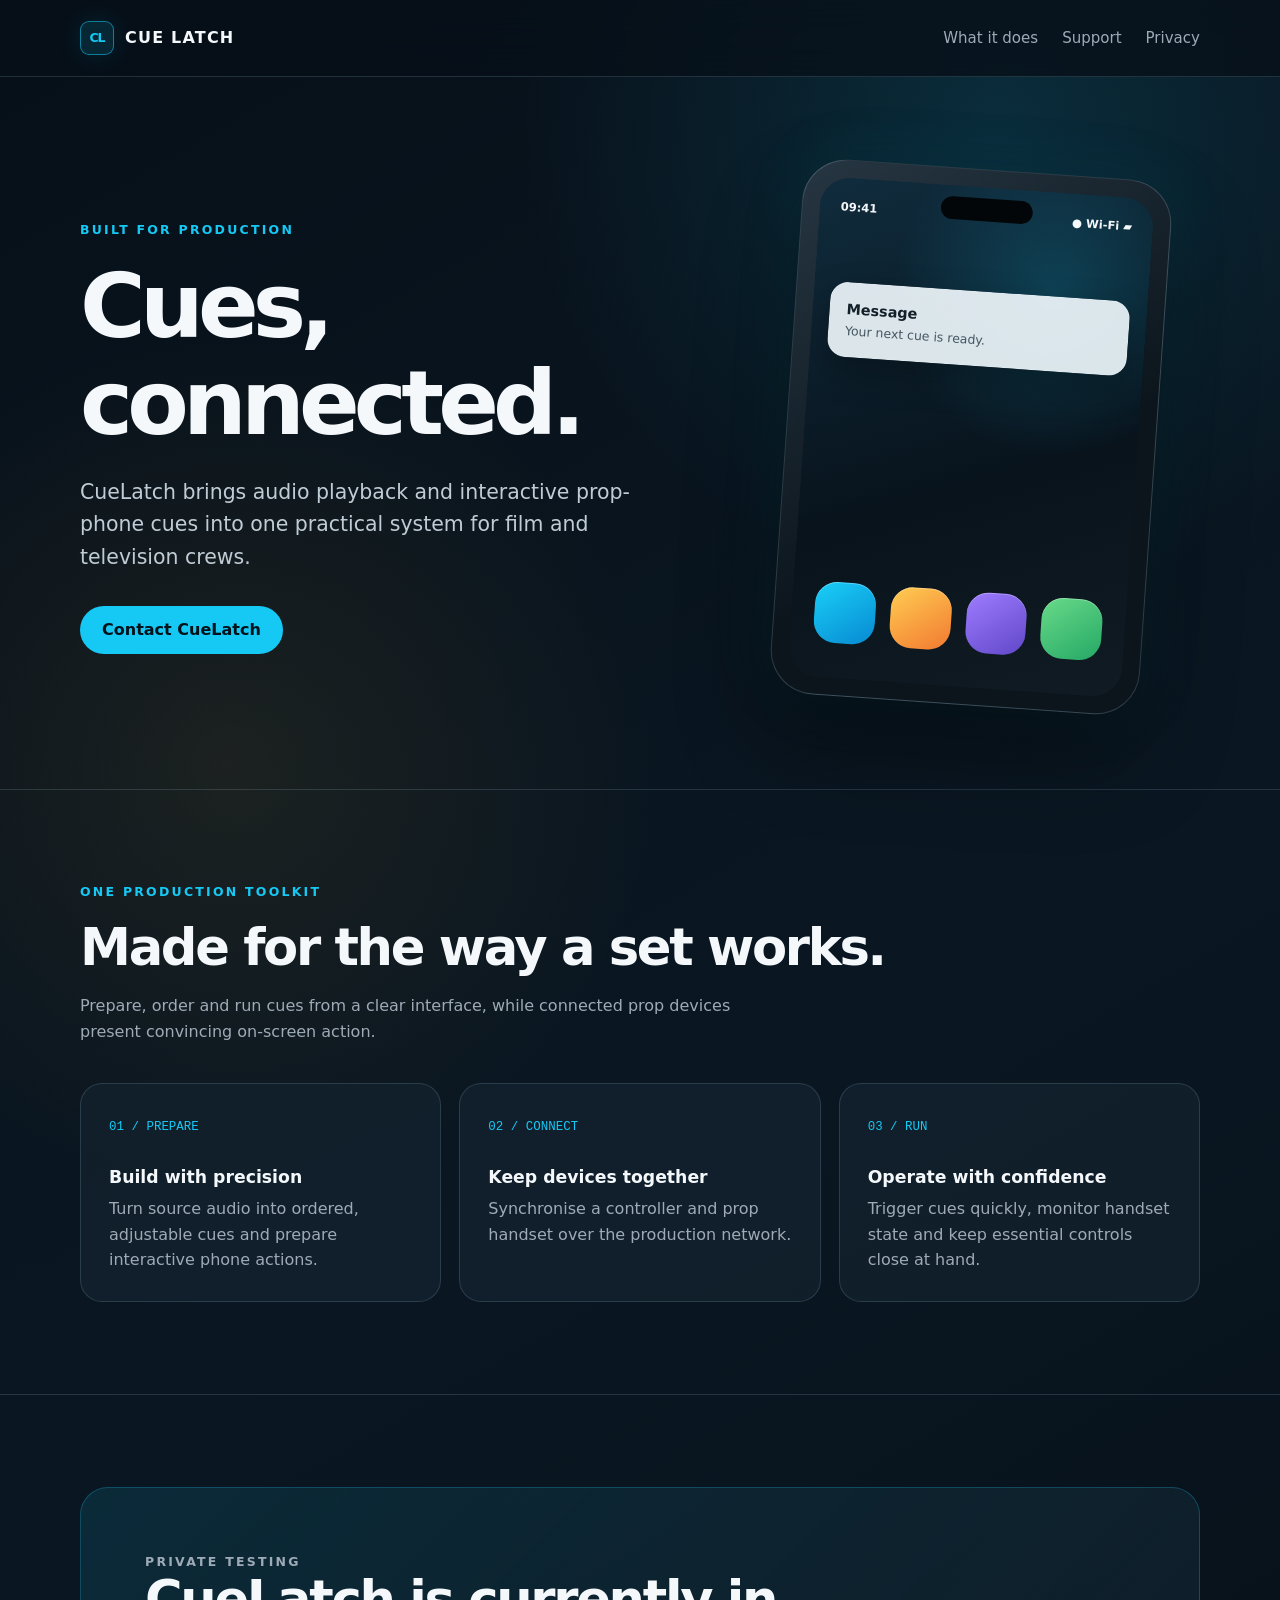
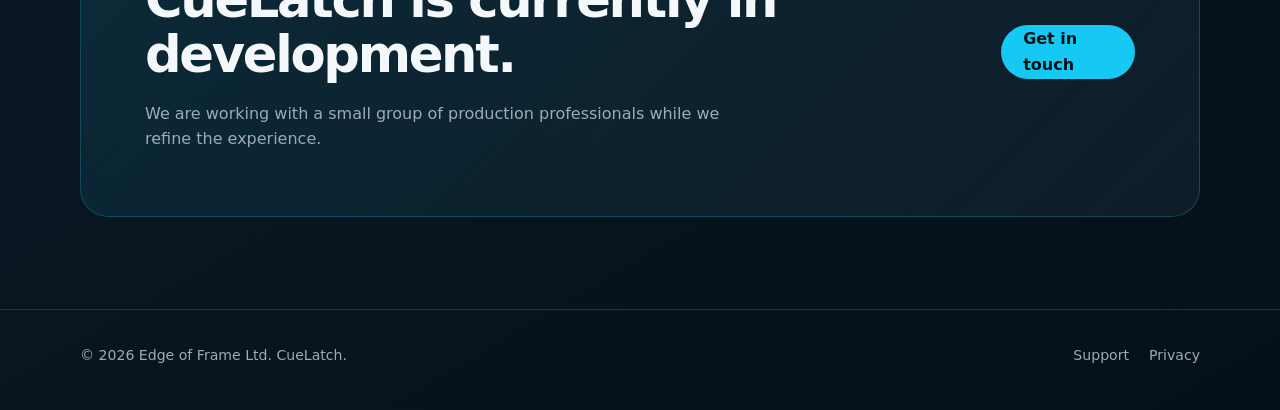
==== index.html @ 6ea76126 "Use public support address" ====
<!doctype html>
<html lang="en-GB">
<head>
  <meta charset="utf-8">
  <meta name="viewport" content="width=device-width, initial-scale=1">
  <meta name="description" content="CueLatch is a cue playback and prop-phone control system designed for film and television production.">
  <title>CueLatch — Cues, connected</title>
  <link rel="stylesheet" href="styles.css">
</head>
<body>
  <header>
    <nav class="shell" aria-label="Primary navigation">
      <a class="brand" href="index.html" aria-label="CueLatch home"><span class="brand-mark">CL</span><span>CUE LATCH</span></a>
      <div class="nav-links">
        <a href="#features">What it does</a>
        <a href="support.html">Support</a>
        <a href="privacy.html">Privacy</a>
      </div>
    </nav>
  </header>

  <main>
    <section class="shell hero">
      <div class="hero-copy">
        <p class="eyebrow">Built for production</p>
        <h1>Cues,<br>connected.</h1>
        <p>CueLatch brings audio playback and interactive prop-phone cues into one practical system for film and television crews.</p>
        <a class="button" href="mailto:support@cuelatch.app">Contact CueLatch</a>
      </div>
      <div class="device" aria-label="Stylised preview of a prop phone">
        <div class="device-screen">
          <div class="status"><span>09:41</span><span>●  Wi-Fi  ▰</span></div>
          <div class="notice"><strong>Message</strong><span>Your next cue is ready.</span></div>
          <div class="apps" aria-hidden="true"><span class="app"></span><span class="app"></span><span class="app"></span><span class="app"></span></div>
        </div>
      </div>
    </section>

    <section class="section" id="features">
      <div class="shell">
        <p class="eyebrow">One production toolkit</p>
        <h2>Made for the way a set works.</h2>
        <p class="section-intro">Prepare, order and run cues from a clear interface, while connected prop devices present convincing on-screen action.</p>
        <div class="grid">
          <article class="card"><span class="card-number">01 / PREPARE</span><h3>Build with precision</h3><p>Turn source audio into ordered, adjustable cues and prepare interactive phone actions.</p></article>
          <article class="card"><span class="card-number">02 / CONNECT</span><h3>Keep devices together</h3><p>Synchronise a controller and prop handset over the production network.</p></article>
          <article class="card"><span class="card-number">03 / RUN</span><h3>Operate with confidence</h3><p>Trigger cues quickly, monitor handset state and keep essential controls close at hand.</p></article>
        </div>
      </div>
    </section>

    <section class="section">
      <div class="shell contact-panel">
        <div><p class="eyebrow">Private testing</p><h2>CueLatch is currently in development.</h2><p>We are working with a small group of production professionals while we refine the experience.</p></div>
        <a class="button" href="mailto:support@cuelatch.app">Get in touch</a>
      </div>
    </section>
  </main>

  <footer>
    <div class="shell footer-row"><span>© 2026 Edge of Frame Ltd. CueLatch.</span><div class="footer-links"><a href="support.html">Support</a><a href="privacy.html">Privacy</a></div></div>
  </footer>
</body>
</html>
---- styles.css ----
:root {
  color-scheme: dark;
  --ink: #f4f8fb;
  --muted: #9eabb7;
  --panel: rgba(19, 34, 46, 0.82);
  --line: rgba(174, 216, 239, 0.16);
  --cyan: #16c8f4;
  --cyan-soft: rgba(22, 200, 244, 0.13);
  --amber: #ffbd38;
  --page: #071019;
  --page-soft: #0a1722;
}

* { box-sizing: border-box; }

html { scroll-behavior: smooth; }

body {
  margin: 0;
  min-width: 320px;
  background:
    radial-gradient(circle at 78% 6%, rgba(22, 200, 244, 0.14), transparent 30rem),
    radial-gradient(circle at 18% 38%, rgba(255, 189, 56, 0.08), transparent 27rem),
    linear-gradient(150deg, var(--page), var(--page-soft) 55%, #061018);
  color: var(--ink);
  font-family: Inter, ui-sans-serif, system-ui, -apple-system, BlinkMacSystemFont, "Segoe UI", sans-serif;
  line-height: 1.6;
}

a { color: inherit; }

.shell {
  width: min(1120px, calc(100% - 40px));
  margin: 0 auto;
}

header {
  position: sticky;
  top: 0;
  z-index: 10;
  border-bottom: 1px solid var(--line);
  background: rgba(7, 16, 25, 0.78);
  backdrop-filter: blur(18px);
}

nav {
  min-height: 76px;
  display: flex;
  align-items: center;
  justify-content: space-between;
  gap: 24px;
}

.brand {
  display: inline-flex;
  align-items: center;
  gap: 11px;
  text-decoration: none;
  font-weight: 800;
  letter-spacing: 0.075em;
}

.brand-mark {
  display: grid;
  width: 34px;
  height: 34px;
  place-items: center;
  border: 1px solid rgba(22, 200, 244, 0.55);
  border-radius: 9px;
  background: var(--cyan-soft);
  color: var(--cyan);
  font-size: 0.78rem;
  letter-spacing: -0.08em;
  box-shadow: 0 0 24px rgba(22, 200, 244, 0.12);
}

.nav-links { display: flex; align-items: center; gap: 24px; }
.nav-links a { color: var(--muted); text-decoration: none; font-size: 0.94rem; }
.nav-links a:hover, .nav-links a:focus-visible { color: var(--ink); }

main { overflow: hidden; }

.hero {
  min-height: 650px;
  display: grid;
  grid-template-columns: minmax(0, 1.1fr) minmax(300px, 0.9fr);
  align-items: center;
  gap: clamp(42px, 8vw, 110px);
  padding: 92px 0 84px;
}

.eyebrow {
  margin: 0 0 18px;
  color: var(--cyan);
  font-size: 0.78rem;
  font-weight: 800;
  letter-spacing: 0.18em;
  text-transform: uppercase;
}

h1, h2, h3 { margin-top: 0; line-height: 1.08; }
h1 { max-width: 760px; margin-bottom: 24px; font-size: clamp(3rem, 7vw, 6.5rem); letter-spacing: -0.065em; }
h2 { margin-bottom: 18px; font-size: clamp(2rem, 4vw, 3.4rem); letter-spacing: -0.045em; }
h3 { margin-bottom: 10px; font-size: 1.08rem; }

.hero-copy > p:not(.eyebrow) {
  max-width: 640px;
  margin: 0 0 32px;
  color: #c0ccd5;
  font-size: clamp(1.05rem, 2vw, 1.28rem);
}

.button {
  display: inline-flex;
  align-items: center;
  justify-content: center;
  min-height: 48px;
  padding: 0 21px;
  border: 1px solid rgba(22, 200, 244, 0.48);
  border-radius: 999px;
  background: var(--cyan);
  color: #02121b;
  font-weight: 800;
  text-decoration: none;
}

.button:hover, .button:focus-visible { filter: brightness(1.08); }

.device {
  position: relative;
  width: min(100%, 370px);
  aspect-ratio: 0.69;
  justify-self: center;
  padding: 17px;
  border: 1px solid rgba(193, 227, 244, 0.18);
  border-radius: 44px;
  background: linear-gradient(145deg, #263642, #0c151c 60%);
  box-shadow: 0 45px 90px rgba(0, 0, 0, 0.43), 0 0 70px rgba(22, 200, 244, 0.08);
  transform: rotate(4deg);
}

.device::before {
  position: absolute;
  z-index: 2;
  top: 28px;
  left: 50%;
  width: 92px;
  height: 23px;
  border-radius: 99px;
  background: #030608;
  content: "";
  transform: translateX(-50%);
}

.device-screen {
  height: 100%;
  overflow: hidden;
  border-radius: 30px;
  background:
    radial-gradient(circle at 72% 20%, rgba(22, 200, 244, 0.2), transparent 35%),
    linear-gradient(160deg, #102c3d, #08131c 58%, #101b23);
}

.status { display: flex; justify-content: space-between; padding: 20px 21px 0; font-size: 0.72rem; font-weight: 700; }
.notice { margin: 66px 17px 0; padding: 15px 16px; border: 1px solid rgba(255,255,255,.1); border-radius: 18px; background: rgba(238,247,251,.92); color: #13202a; box-shadow: 0 14px 34px rgba(0,0,0,.28); }
.notice strong { display: block; font-size: .9rem; }
.notice span { display: block; color: #455661; font-size: .78rem; }
.apps { position: absolute; right: 40px; bottom: 52px; left: 40px; display: grid; grid-template-columns: repeat(4, 1fr); gap: 15px; }
.app { aspect-ratio: 1; border-radius: 22px; background: linear-gradient(145deg, #1ad0f7, #0789d2); box-shadow: inset 0 1px rgba(255,255,255,.3); }
.app:nth-child(2) { background: linear-gradient(145deg, #ffcd52, #f27931); }
.app:nth-child(3) { background: linear-gradient(145deg, #9f7cff, #6048c8); }
.app:nth-child(4) { background: linear-gradient(145deg, #69da89, #24a865); }

.section { padding: 92px 0; border-top: 1px solid var(--line); }
.section-intro { max-width: 680px; margin-bottom: 38px; color: var(--muted); }
.grid { display: grid; grid-template-columns: repeat(3, 1fr); gap: 18px; }
.card { min-height: 210px; padding: 28px; border: 1px solid var(--line); border-radius: 22px; background: var(--panel); }
.card-number { display: inline-block; margin-bottom: 30px; color: var(--cyan); font-family: ui-monospace, SFMono-Regular, Menlo, monospace; font-size: .78rem; }
.card p { margin: 0; color: var(--muted); }

.contact-panel { display: flex; align-items: center; justify-content: space-between; gap: 30px; padding: clamp(30px, 6vw, 64px); border: 1px solid rgba(22, 200, 244, .25); border-radius: 28px; background: linear-gradient(135deg, rgba(22,200,244,.11), rgba(19,34,46,.75)); }
.contact-panel p { max-width: 620px; margin: 0; color: var(--muted); }

.page { max-width: 780px; padding: 86px 0 110px; }
.page h1 { font-size: clamp(2.7rem, 7vw, 5rem); }
.page h2 { margin-top: 48px; font-size: 1.55rem; letter-spacing: -.02em; }
.page p, .page li { color: #bec9d2; }
.page li + li { margin-top: 8px; }
.meta { margin-bottom: 40px; color: var(--muted); }

footer { padding: 34px 0 46px; border-top: 1px solid var(--line); color: var(--muted); font-size: .88rem; }
.footer-row { display: flex; align-items: center; justify-content: space-between; gap: 24px; }
.footer-links { display: flex; gap: 20px; }
.footer-links a { text-decoration: none; }

@media (max-width: 780px) {
  .shell { width: min(100% - 28px, 1120px); }
  .nav-links a:not(:last-child) { display: none; }
  .hero { grid-template-columns: 1fr; padding-top: 70px; }
  .device { width: min(78vw, 330px); }
  .grid { grid-template-columns: 1fr; }
  .contact-panel, .footer-row { align-items: flex-start; flex-direction: column; }
}

@media (prefers-reduced-motion: reduce) {
  html { scroll-behavior: auto; }
}
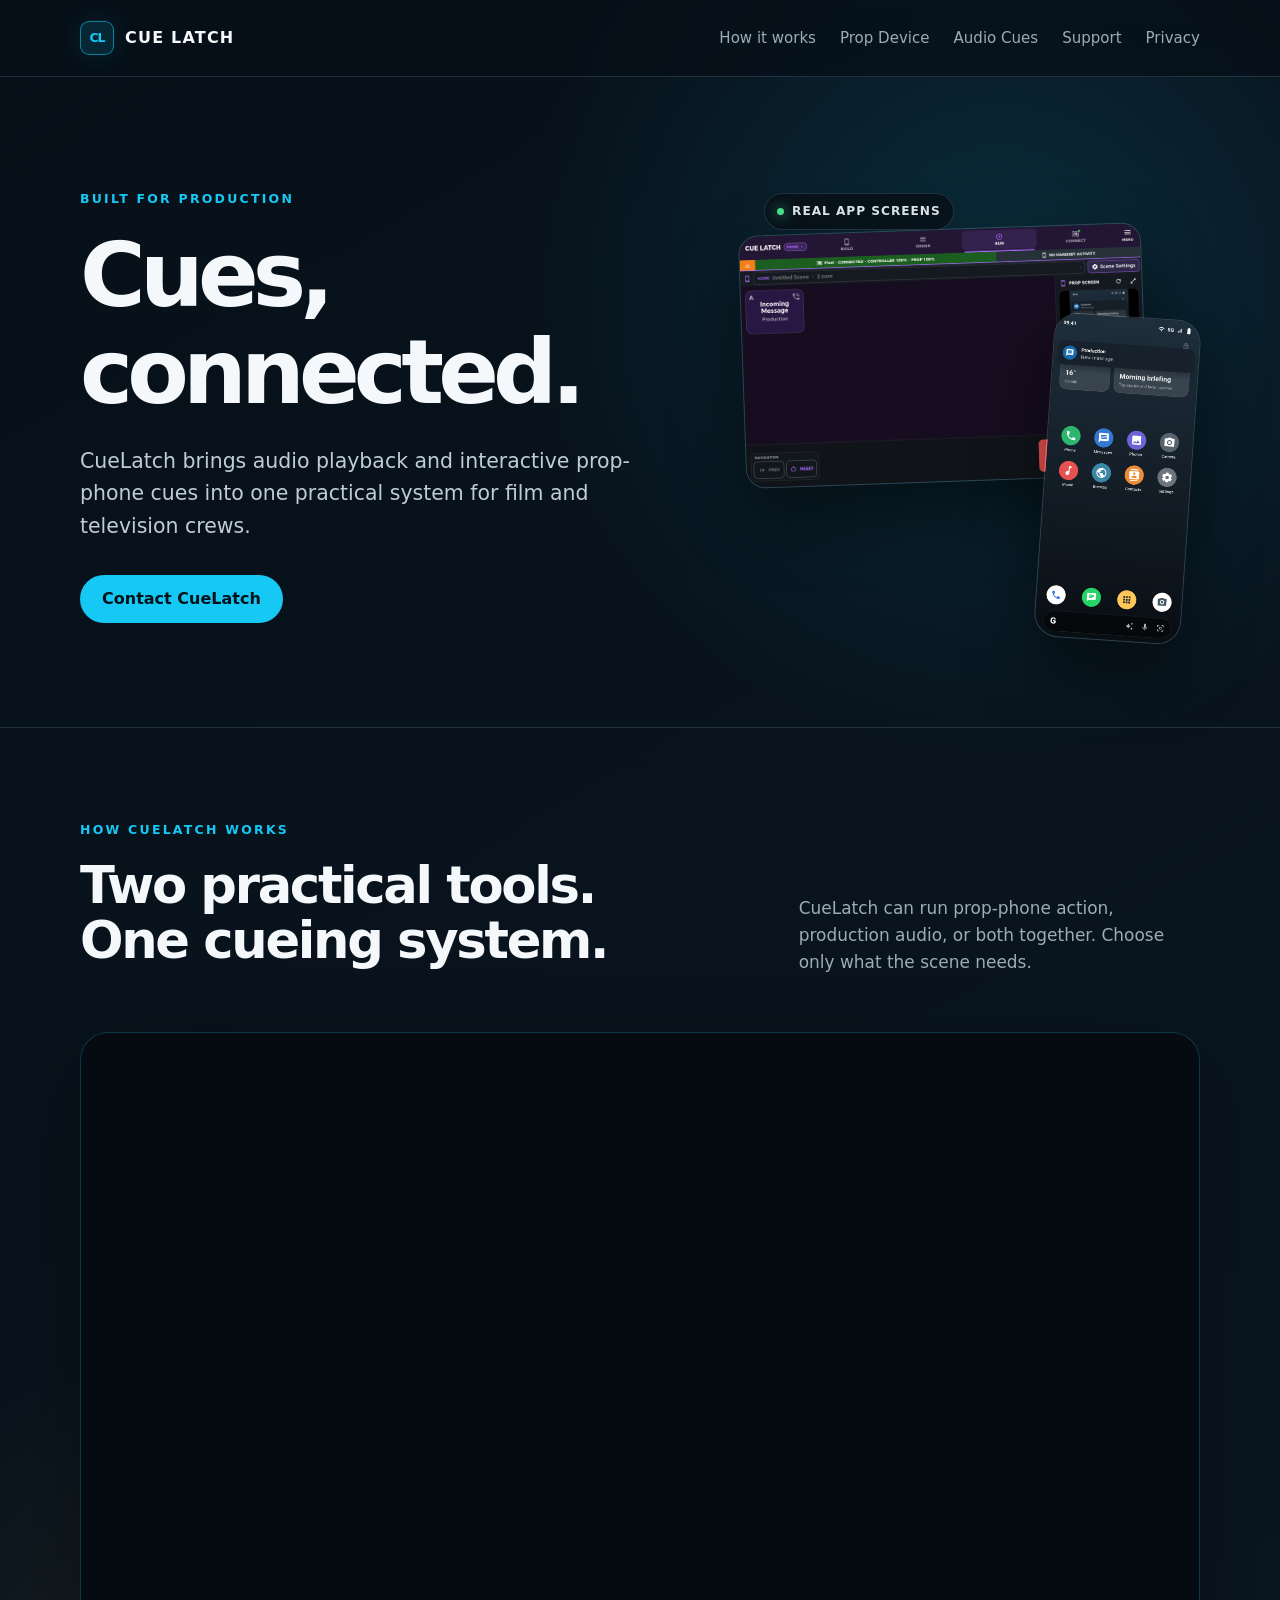
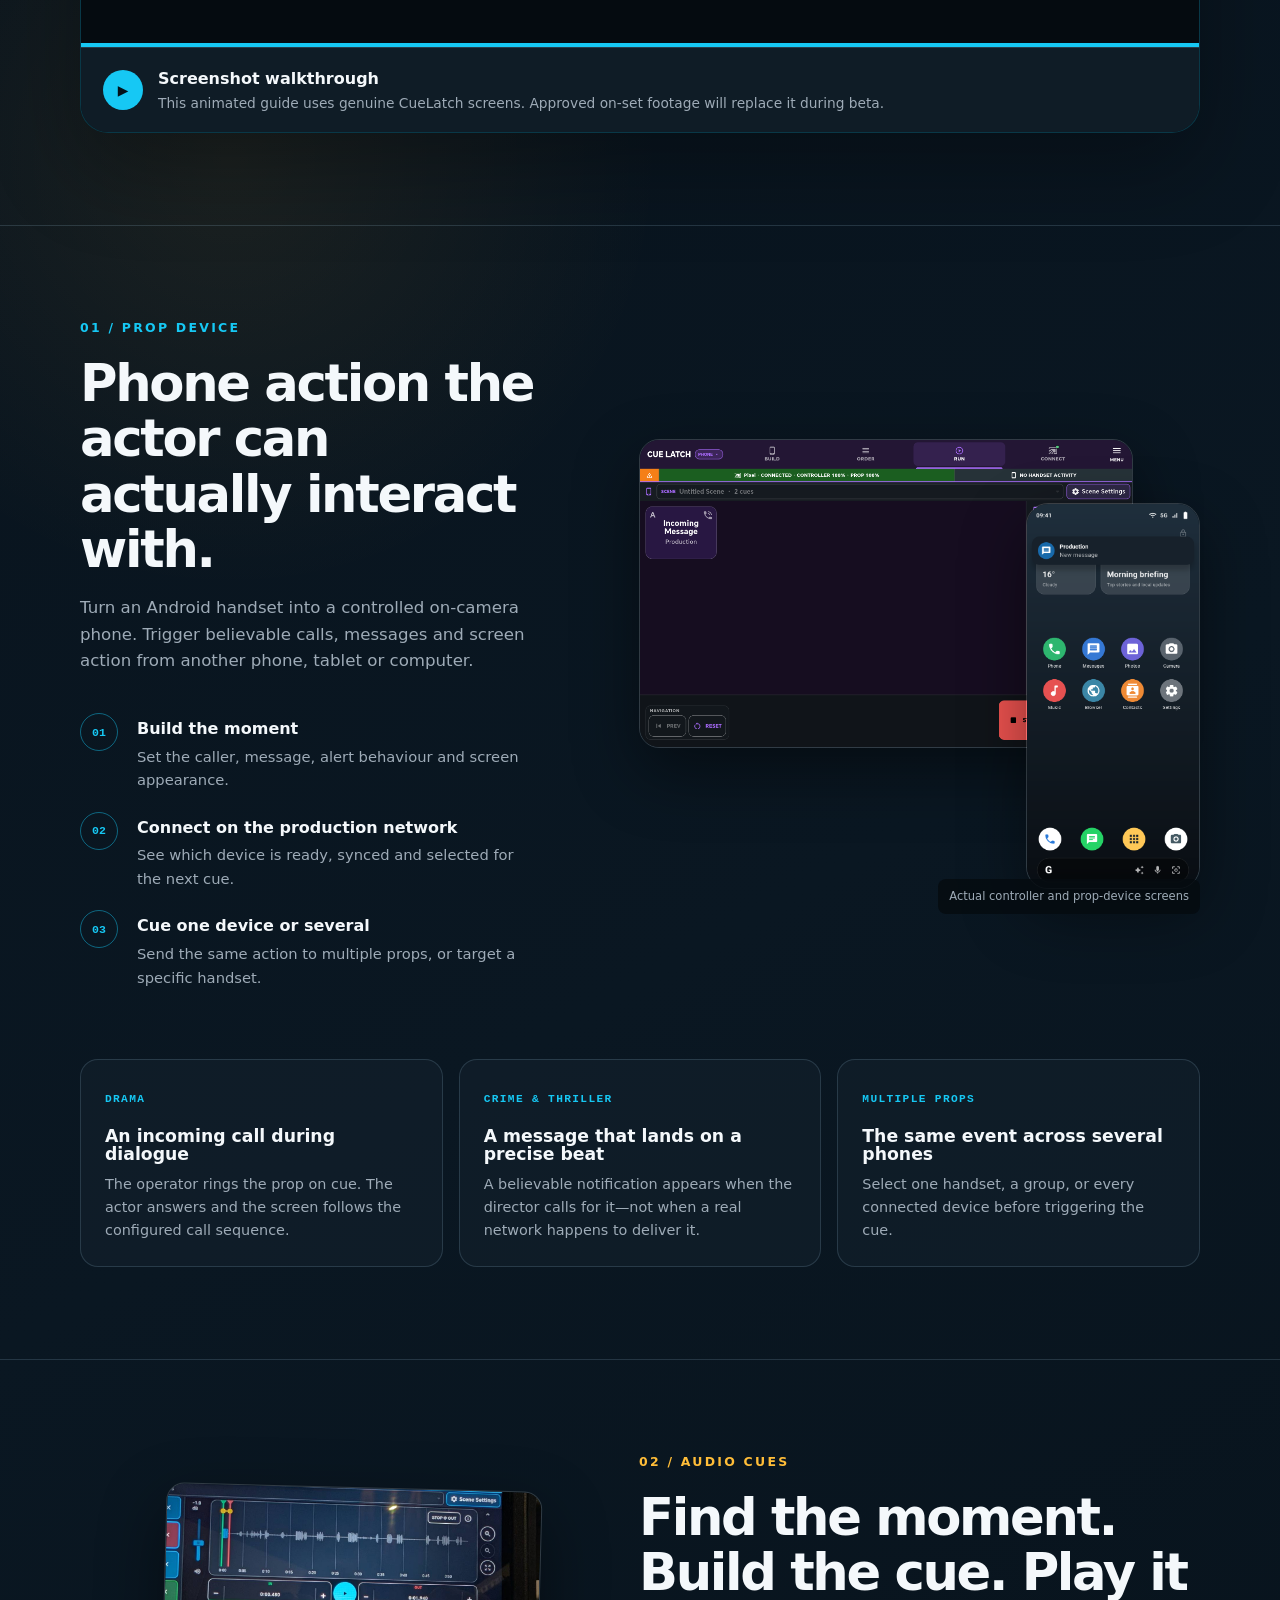
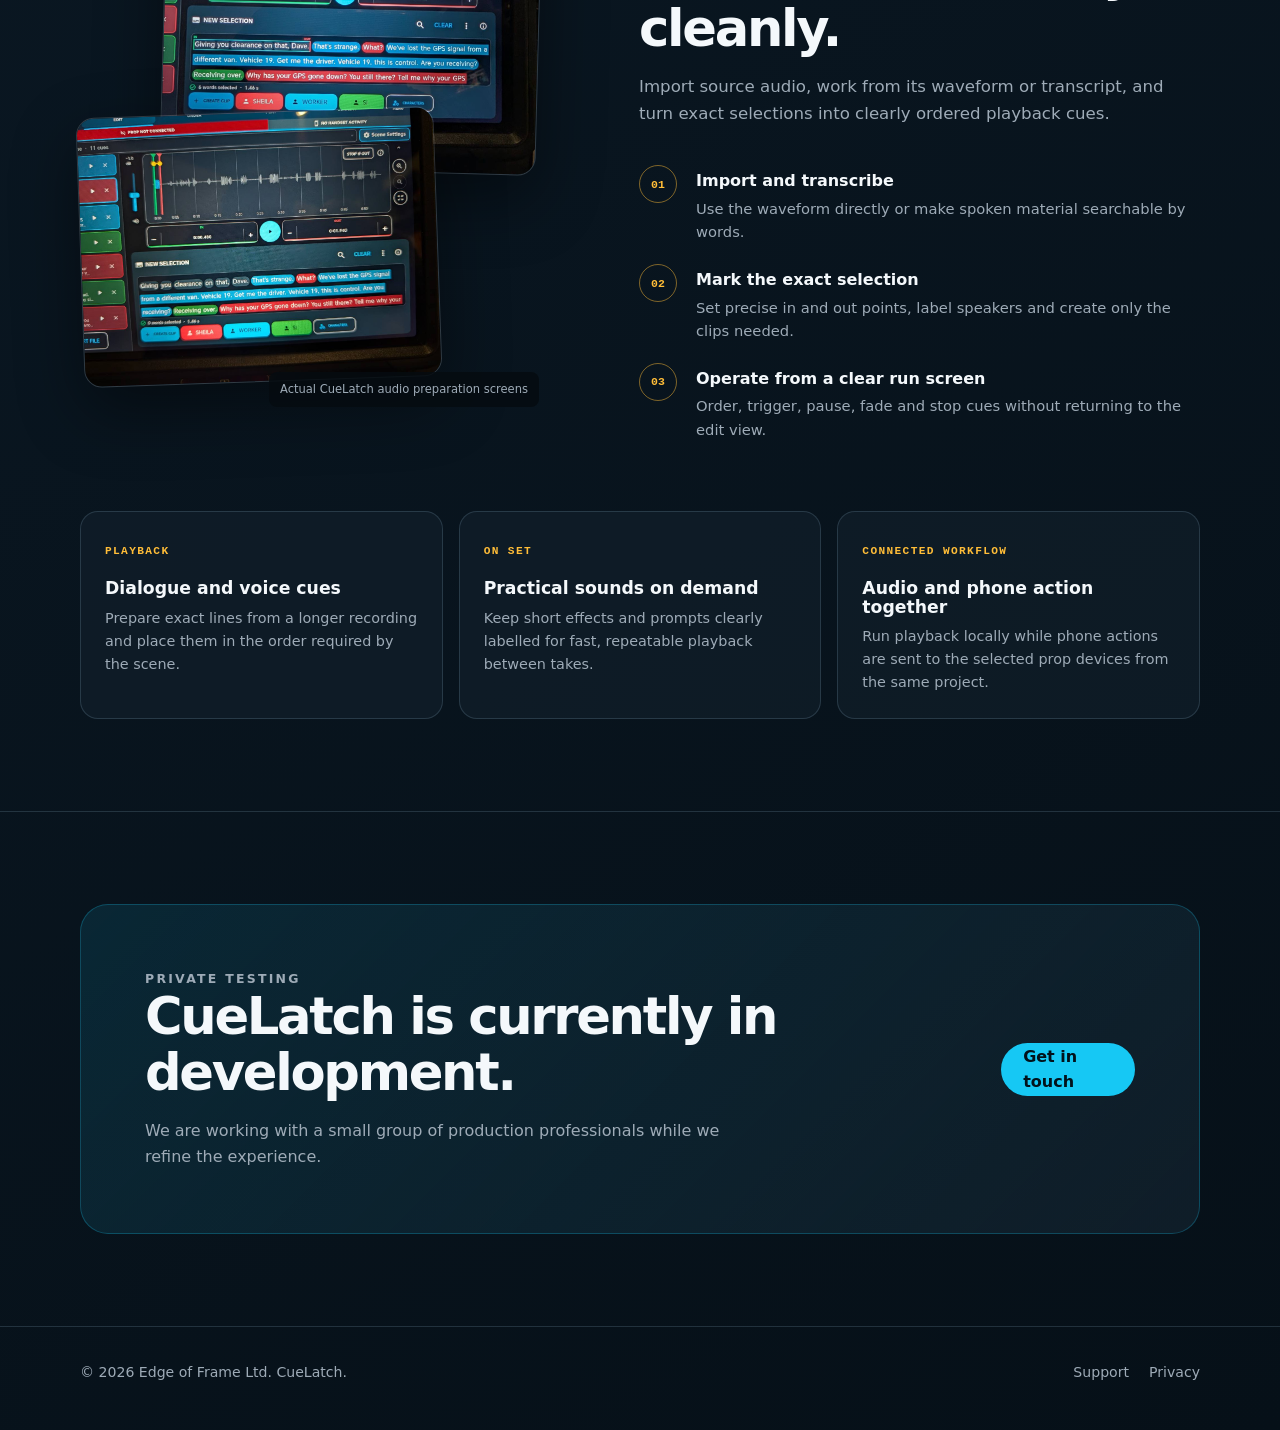
==== commit 25986f69: "Add animated product walkthrough" ====
--- a/index.html
+++ b/index.html
@@ -12,7 +12,9 @@
     <nav class="shell" aria-label="Primary navigation">
       <a class="brand" href="index.html" aria-label="CueLatch home"><span class="brand-mark">CL</span><span>CUE LATCH</span></a>
       <div class="nav-links">
-        <a href="#features">What it does</a>
+        <a href="#how-it-works">How it works</a>
+        <a href="#prop-device">Prop Device</a>
+        <a href="#audio-cues">Audio Cues</a>
         <a href="support.html">Support</a>
         <a href="privacy.html">Privacy</a>
       </div>
@@ -27,25 +29,98 @@
         <p>CueLatch brings audio playback and interactive prop-phone cues into one practical system for film and television crews.</p>
         <a class="button" href="mailto:support@cuelatch.app">Contact CueLatch</a>
       </div>
-      <div class="device" aria-label="Stylised preview of a prop phone">
-        <div class="device-screen">
-          <div class="status"><span>09:41</span><span>●  Wi-Fi  ▰</span></div>
-          <div class="notice"><strong>Message</strong><span>Your next cue is ready.</span></div>
-          <div class="apps" aria-hidden="true"><span class="app"></span><span class="app"></span><span class="app"></span><span class="app"></span></div>
+      <div class="hero-real" aria-label="CueLatch controller and connected prop-device screens">
+        <img class="hero-controller" src="assets/phone-controller.png" alt="CueLatch Phone controller showing a connected Pixel prop device">
+        <img class="hero-prop" src="assets/prop-device-home.png" alt="The genuine CueLatch prop-phone screen on a Pixel">
+        <span class="live-pill"><span></span> Real app screens</span>
+      </div>
+    </section>
+
+    <section class="section how-section" id="how-it-works">
+      <div class="shell">
+        <div class="section-heading">
+          <div>
+            <p class="eyebrow">How CueLatch works</p>
+            <h2>Two practical tools.<br>One cueing system.</h2>
+          </div>
+          <p>CueLatch can run prop-phone action, production audio, or both together. Choose only what the scene needs.</p>
+        </div>
+
+        <div class="walkthrough" aria-label="Animated CueLatch walkthrough made from real app screenshots">
+          <div class="walkthrough-stage">
+            <figure class="walkthrough-frame frame-one">
+              <img src="assets/phone-controller.png" alt="Phone controller connected to a Pixel prop device">
+              <figcaption><strong>1. Prepare the action</strong><span>Build the call, message or screen behaviour before the take.</span></figcaption>
+            </figure>
+            <figure class="walkthrough-frame frame-two">
+              <img src="assets/prop-device-home.png" alt="CueLatch prop-device home screen ready for an incoming message">
+              <figcaption><strong>2. Connect the prop</strong><span>The handset becomes a controllable, camera-ready action device.</span></figcaption>
+            </figure>
+            <figure class="walkthrough-frame frame-three">
+              <img src="assets/audio-edit-waveform.jpg" alt="Real CueLatch audio waveform and transcript editing screen">
+              <figcaption><strong>3. Prepare precise audio cues</strong><span>Select the exact line or sound needed for the scene.</span></figcaption>
+            </figure>
+            <figure class="walkthrough-frame frame-four">
+              <img src="assets/audio-edit-transcript.jpg" alt="Real CueLatch transcript selection with character-labelled dialogue">
+              <figcaption><strong>4. Run the take</strong><span>Trigger clearly labelled cues and monitor the connected device.</span></figcaption>
+            </figure>
+            <div class="walkthrough-progress" aria-hidden="true"><span></span></div>
+          </div>
+          <div class="walkthrough-note">
+            <span class="play-mark" aria-hidden="true">▶</span>
+            <div><strong>Screenshot walkthrough</strong><span>This animated guide uses genuine CueLatch screens. Approved on-set footage will replace it during beta.</span></div>
+          </div>
         </div>
       </div>
     </section>
 
-    <section class="section" id="features">
-      <div class="shell">
-        <p class="eyebrow">One production toolkit</p>
-        <h2>Made for the way a set works.</h2>
-        <p class="section-intro">Prepare, order and run cues from a clear interface, while connected prop devices present convincing on-screen action.</p>
-        <div class="grid">
-          <article class="card"><span class="card-number">01 / PREPARE</span><h3>Build with precision</h3><p>Turn source audio into ordered, adjustable cues and prepare interactive phone actions.</p></article>
-          <article class="card"><span class="card-number">02 / CONNECT</span><h3>Keep devices together</h3><p>Synchronise a controller and prop handset over the production network.</p></article>
-          <article class="card"><span class="card-number">03 / RUN</span><h3>Operate with confidence</h3><p>Trigger cues quickly, monitor handset state and keep essential controls close at hand.</p></article>
+    <section class="section product-section" id="prop-device">
+      <div class="shell product-layout">
+        <div class="product-copy">
+          <p class="eyebrow">01 / Prop Device</p>
+          <h2>Phone action the actor can actually interact with.</h2>
+          <p class="section-intro">Turn an Android handset into a controlled on-camera phone. Trigger believable calls, messages and screen action from another phone, tablet or computer.</p>
+          <ol class="how-steps">
+            <li><span>01</span><div><strong>Build the moment</strong><p>Set the caller, message, alert behaviour and screen appearance.</p></div></li>
+            <li><span>02</span><div><strong>Connect on the production network</strong><p>See which device is ready, synced and selected for the next cue.</p></div></li>
+            <li><span>03</span><div><strong>Cue one device or several</strong><p>Send the same action to multiple props, or target a specific handset.</p></div></li>
+          </ol>
         </div>
+        <figure class="product-media phone-pair">
+          <img class="controller-shot" src="assets/phone-controller.png" alt="CueLatch controller in Phone mode">
+          <img class="prop-shot" src="assets/prop-device-home.png" alt="Connected CueLatch prop device">
+          <figcaption>Actual controller and prop-device screens</figcaption>
+        </figure>
+      </div>
+      <div class="shell use-cases">
+        <article><span>Drama</span><h3>An incoming call during dialogue</h3><p>The operator rings the prop on cue. The actor answers and the screen follows the configured call sequence.</p></article>
+        <article><span>Crime &amp; thriller</span><h3>A message that lands on a precise beat</h3><p>A believable notification appears when the director calls for it—not when a real network happens to deliver it.</p></article>
+        <article><span>Multiple props</span><h3>The same event across several phones</h3><p>Select one handset, a group, or every connected device before triggering the cue.</p></article>
+      </div>
+    </section>
+
+    <section class="section product-section audio-section" id="audio-cues">
+      <div class="shell product-layout reverse">
+        <div class="product-copy">
+          <p class="eyebrow amber">02 / Audio Cues</p>
+          <h2>Find the moment. Build the cue. Play it cleanly.</h2>
+          <p class="section-intro">Import source audio, work from its waveform or transcript, and turn exact selections into clearly ordered playback cues.</p>
+          <ol class="how-steps amber-steps">
+            <li><span>01</span><div><strong>Import and transcribe</strong><p>Use the waveform directly or make spoken material searchable by words.</p></div></li>
+            <li><span>02</span><div><strong>Mark the exact selection</strong><p>Set precise in and out points, label speakers and create only the clips needed.</p></div></li>
+            <li><span>03</span><div><strong>Operate from a clear run screen</strong><p>Order, trigger, pause, fade and stop cues without returning to the edit view.</p></div></li>
+          </ol>
+        </div>
+        <figure class="product-media audio-media">
+          <img src="assets/audio-edit-waveform.jpg" alt="CueLatch waveform editing view photographed on a real device">
+          <img src="assets/audio-edit-transcript.jpg" alt="CueLatch character-labelled transcript selection photographed on a real device">
+          <figcaption>Actual CueLatch audio preparation screens</figcaption>
+        </figure>
+      </div>
+      <div class="shell use-cases amber-cases">
+        <article><span>Playback</span><h3>Dialogue and voice cues</h3><p>Prepare exact lines from a longer recording and place them in the order required by the scene.</p></article>
+        <article><span>On set</span><h3>Practical sounds on demand</h3><p>Keep short effects and prompts clearly labelled for fast, repeatable playback between takes.</p></article>
+        <article><span>Connected workflow</span><h3>Audio and phone action together</h3><p>Run playback locally while phone actions are sent to the selected prop devices from the same project.</p></article>
       </div>
     </section>
 
--- a/styles.css
+++ b/styles.css
@@ -126,6 +126,19 @@
 
 .button:hover, .button:focus-visible { filter: brightness(1.08); }
 
+.hero-real {
+  position: relative;
+  width: min(100%, 550px);
+  min-height: 470px;
+  justify-self: center;
+}
+
+.hero-real img { display: block; border: 1px solid rgba(193, 227, 244, .2); box-shadow: 0 30px 70px rgba(0,0,0,.48); }
+.hero-controller { position: absolute; top: 58px; left: 0; width: 88%; border-radius: 20px; transform: rotate(-2deg); }
+.hero-prop { position: absolute; right: 2%; bottom: 0; width: 32%; border-radius: 24px; transform: rotate(4deg); }
+.live-pill { position: absolute; top: 22px; left: 22px; display: inline-flex; align-items: center; gap: 8px; padding: 8px 12px; border: 1px solid var(--line); border-radius: 999px; background: rgba(7,16,25,.88); color: #d7e1e8; font-size: .76rem; font-weight: 800; text-transform: uppercase; letter-spacing: .08em; }
+.live-pill span { width: 7px; height: 7px; border-radius: 50%; background: #48db89; box-shadow: 0 0 14px #48db89; }
+
 .device {
   position: relative;
   width: min(100%, 370px);
@@ -173,6 +186,55 @@
 
 .section { padding: 92px 0; border-top: 1px solid var(--line); }
 .section-intro { max-width: 680px; margin-bottom: 38px; color: var(--muted); }
+.section-heading { display: grid; grid-template-columns: minmax(0, 1.25fr) minmax(260px, .75fr); align-items: end; gap: 50px; margin-bottom: 45px; }
+.section-heading > p { margin: 0 0 10px; color: var(--muted); font-size: 1.06rem; }
+
+.walkthrough { overflow: hidden; border: 1px solid rgba(22,200,244,.24); border-radius: 28px; background: #050b10; box-shadow: 0 35px 90px rgba(0,0,0,.3); }
+.walkthrough-stage { position: relative; aspect-ratio: 16 / 8.8; overflow: hidden; }
+.walkthrough-frame { position: absolute; inset: 0; margin: 0; opacity: 0; animation: walkthrough 24s infinite; }
+.walkthrough-frame img { width: 100%; height: 100%; object-fit: cover; transform: scale(1.02); animation: still-pan 6s ease-in-out infinite alternate; }
+.walkthrough-frame:nth-child(2) { animation-delay: 6s; }
+.walkthrough-frame:nth-child(3) { animation-delay: 12s; }
+.walkthrough-frame:nth-child(4) { animation-delay: 18s; }
+.frame-one img { object-position: 50% 9%; }
+.frame-two img { object-fit: contain; background: radial-gradient(circle at 50% 28%, #183346, #071019 64%); padding: 3%; }
+.frame-three img, .frame-four img { object-position: center; }
+.walkthrough-frame figcaption { position: absolute; right: 28px; bottom: 28px; left: 28px; max-width: 560px; padding: 18px 20px; border: 1px solid rgba(255,255,255,.15); border-radius: 16px; background: rgba(3,10,15,.84); backdrop-filter: blur(14px); }
+.walkthrough-frame figcaption strong, .walkthrough-frame figcaption span { display: block; }
+.walkthrough-frame figcaption strong { font-size: 1.08rem; }
+.walkthrough-frame figcaption span { margin-top: 3px; color: #b9c6cf; font-size: .9rem; }
+.walkthrough-progress { position: absolute; right: 0; bottom: 0; left: 0; height: 4px; background: rgba(255,255,255,.1); }
+.walkthrough-progress span { display: block; width: 100%; height: 100%; background: var(--cyan); transform-origin: left; animation: walkthrough-progress 24s linear infinite; }
+.walkthrough-note { display: flex; align-items: center; gap: 15px; padding: 18px 22px; border-top: 1px solid var(--line); background: rgba(19,34,46,.75); }
+.walkthrough-note strong, .walkthrough-note span { display: block; }
+.walkthrough-note span { color: var(--muted); font-size: .86rem; }
+.play-mark { display: grid !important; flex: 0 0 40px; height: 40px; place-items: center; border-radius: 50%; background: var(--cyan); color: #031219 !important; }
+
+.product-section { position: relative; }
+.product-layout { display: grid; grid-template-columns: minmax(0, .9fr) minmax(420px, 1.1fr); align-items: center; gap: clamp(48px, 8vw, 100px); }
+.product-layout.reverse .product-copy { order: 2; }
+.product-layout.reverse .product-media { order: 1; }
+.product-copy .section-intro { font-size: 1.04rem; }
+.amber { color: var(--amber); }
+.how-steps { display: grid; gap: 20px; margin: 0; padding: 0; list-style: none; }
+.how-steps li { display: grid; grid-template-columns: 42px 1fr; gap: 15px; }
+.how-steps li > span { display: grid; width: 38px; height: 38px; place-items: center; border: 1px solid rgba(22,200,244,.45); border-radius: 50%; color: var(--cyan); font: 700 .72rem ui-monospace, monospace; }
+.how-steps strong { display: block; margin-top: 3px; }
+.how-steps p { margin: 3px 0 0; color: var(--muted); font-size: .92rem; }
+.amber-steps li > span { border-color: rgba(255,189,56,.48); color: var(--amber); }
+.product-media { position: relative; min-height: 520px; margin: 0; }
+.product-media img { display: block; border: 1px solid rgba(255,255,255,.16); box-shadow: 0 24px 65px rgba(0,0,0,.44); }
+.product-media figcaption { position: absolute; right: 0; bottom: 0; padding: 8px 11px; border-radius: 8px; background: rgba(5,11,16,.84); color: var(--muted); font-size: .72rem; }
+.phone-pair .controller-shot { position: absolute; top: 45px; left: 0; width: 88%; border-radius: 20px; }
+.phone-pair .prop-shot { position: absolute; right: 0; bottom: 25px; width: 31%; border-radius: 22px; }
+.audio-media img:first-child { position: absolute; top: 0; right: 0; width: 82%; border-radius: 18px; transform: rotate(1.5deg); }
+.audio-media img:nth-child(2) { position: absolute; bottom: 25px; left: 0; width: 78%; border-radius: 18px; transform: rotate(-2deg); }
+.use-cases { display: grid; grid-template-columns: repeat(3, 1fr); gap: 16px; margin-top: 70px; }
+.use-cases article { padding: 24px; border: 1px solid var(--line); border-radius: 18px; background: rgba(19,34,46,.58); }
+.use-cases article > span { color: var(--cyan); font: 800 .7rem ui-monospace, monospace; letter-spacing: .12em; text-transform: uppercase; }
+.use-cases h3 { margin: 17px 0 9px; }
+.use-cases p { margin: 0; color: var(--muted); font-size: .9rem; }
+.amber-cases article > span { color: var(--amber); }
 .grid { display: grid; grid-template-columns: repeat(3, 1fr); gap: 18px; }
 .card { min-height: 210px; padding: 28px; border: 1px solid var(--line); border-radius: 22px; background: var(--panel); }
 .card-number { display: inline-block; margin-bottom: 30px; color: var(--cyan); font-family: ui-monospace, SFMono-Regular, Menlo, monospace; font-size: .78rem; }
@@ -197,11 +259,39 @@
   .shell { width: min(100% - 28px, 1120px); }
   .nav-links a:not(:last-child) { display: none; }
   .hero { grid-template-columns: 1fr; padding-top: 70px; }
-  .device { width: min(78vw, 330px); }
+  .hero-real { min-height: 370px; }
+  .hero-controller { top: 44px; width: 94%; }
+  .hero-prop { width: 34%; }
+  .section-heading, .product-layout { grid-template-columns: 1fr; }
+  .section-heading { align-items: start; gap: 8px; }
+  .product-layout.reverse .product-copy, .product-layout.reverse .product-media { order: initial; }
+  .product-media { min-height: min(118vw, 500px); }
+  .use-cases { grid-template-columns: 1fr; margin-top: 42px; }
+  .walkthrough-stage { aspect-ratio: 4 / 3.2; }
+  .walkthrough-frame figcaption { right: 12px; bottom: 14px; left: 12px; padding: 12px 14px; }
   .grid { grid-template-columns: 1fr; }
   .contact-panel, .footer-row { align-items: flex-start; flex-direction: column; }
 }
 
 @media (prefers-reduced-motion: reduce) {
   html { scroll-behavior: auto; }
-}
+  .walkthrough-frame { display: none; animation: none; }
+  .walkthrough-frame:first-child { display: block; opacity: 1; }
+  .walkthrough-frame img, .walkthrough-progress span { animation: none; }
+}
+
+@keyframes walkthrough {
+  0%, 24% { opacity: 1; }
+  27%, 97% { opacity: 0; }
+  100% { opacity: 1; }
+}
+
+@keyframes still-pan {
+  from { transform: scale(1.02) translate3d(0, 0, 0); }
+  to { transform: scale(1.08) translate3d(-1%, -1%, 0); }
+}
+
+@keyframes walkthrough-progress {
+  from { transform: scaleX(0); }
+  to { transform: scaleX(1); }
+}
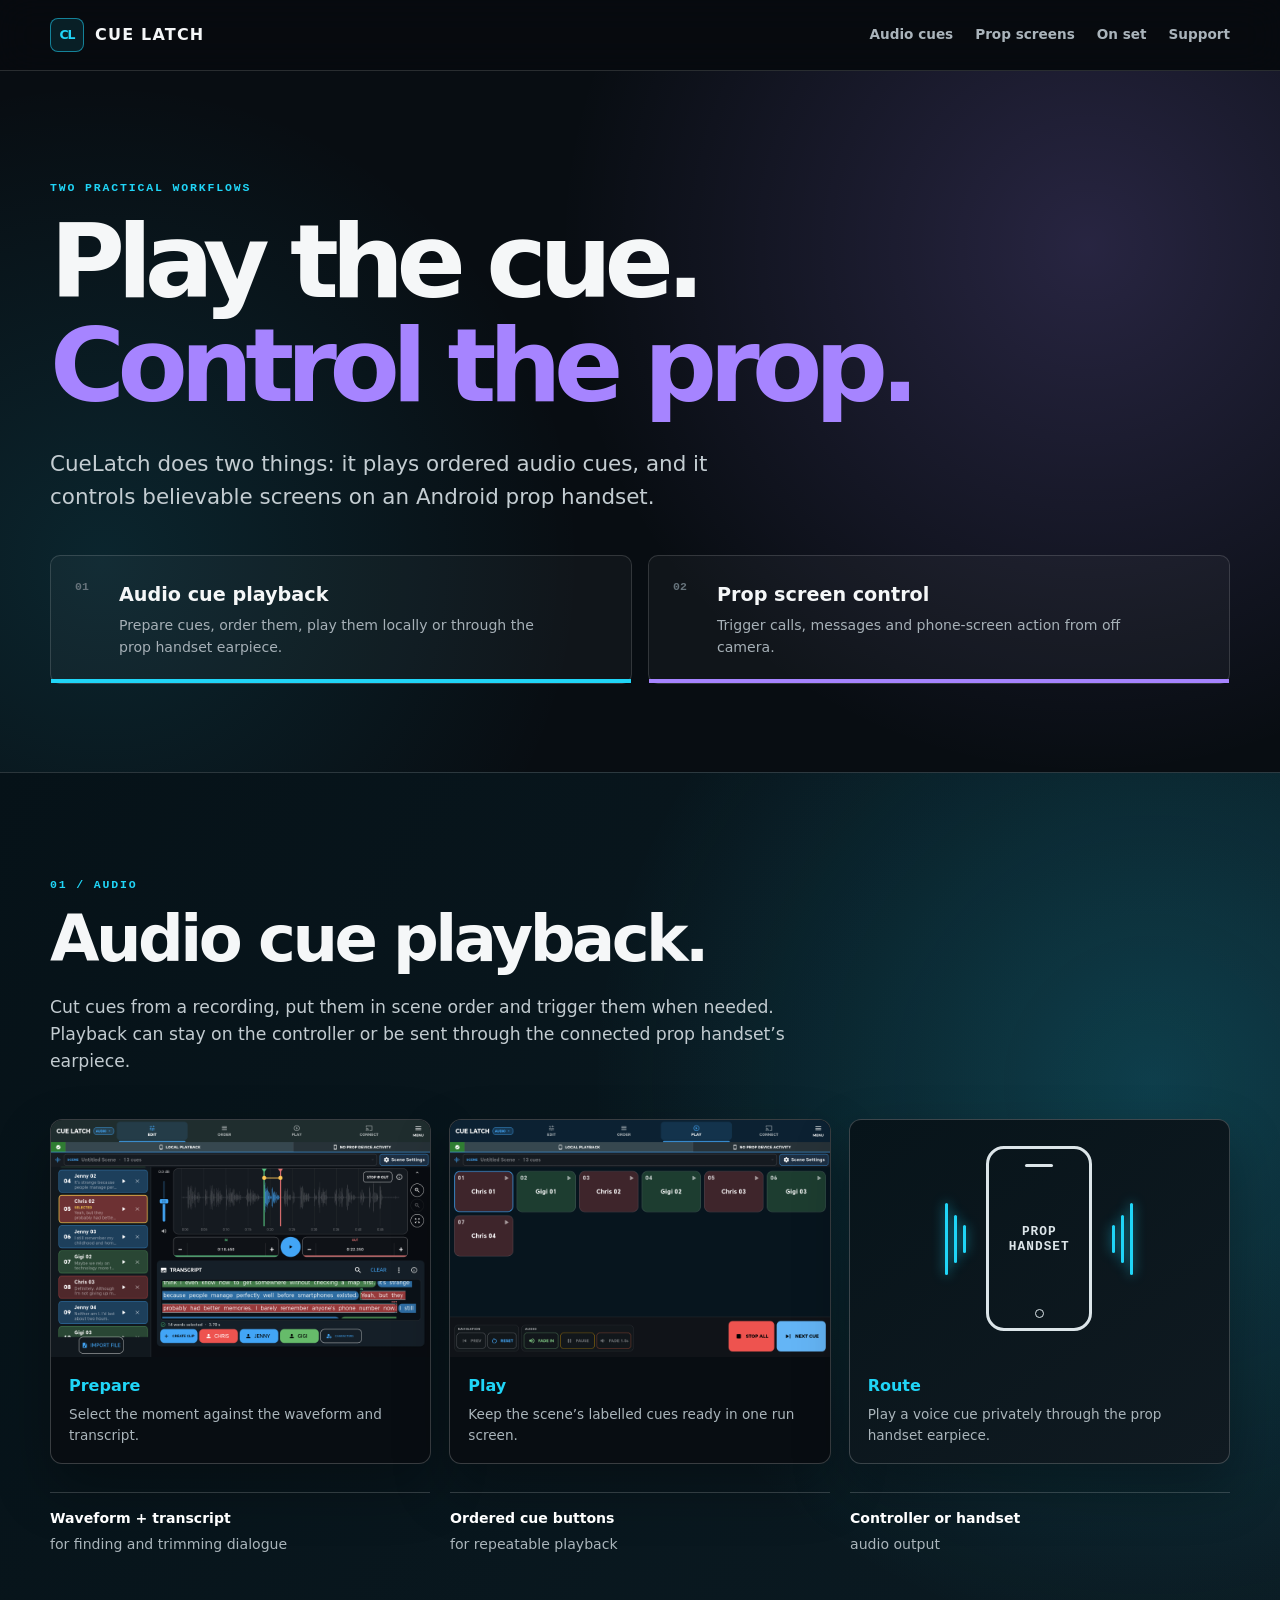
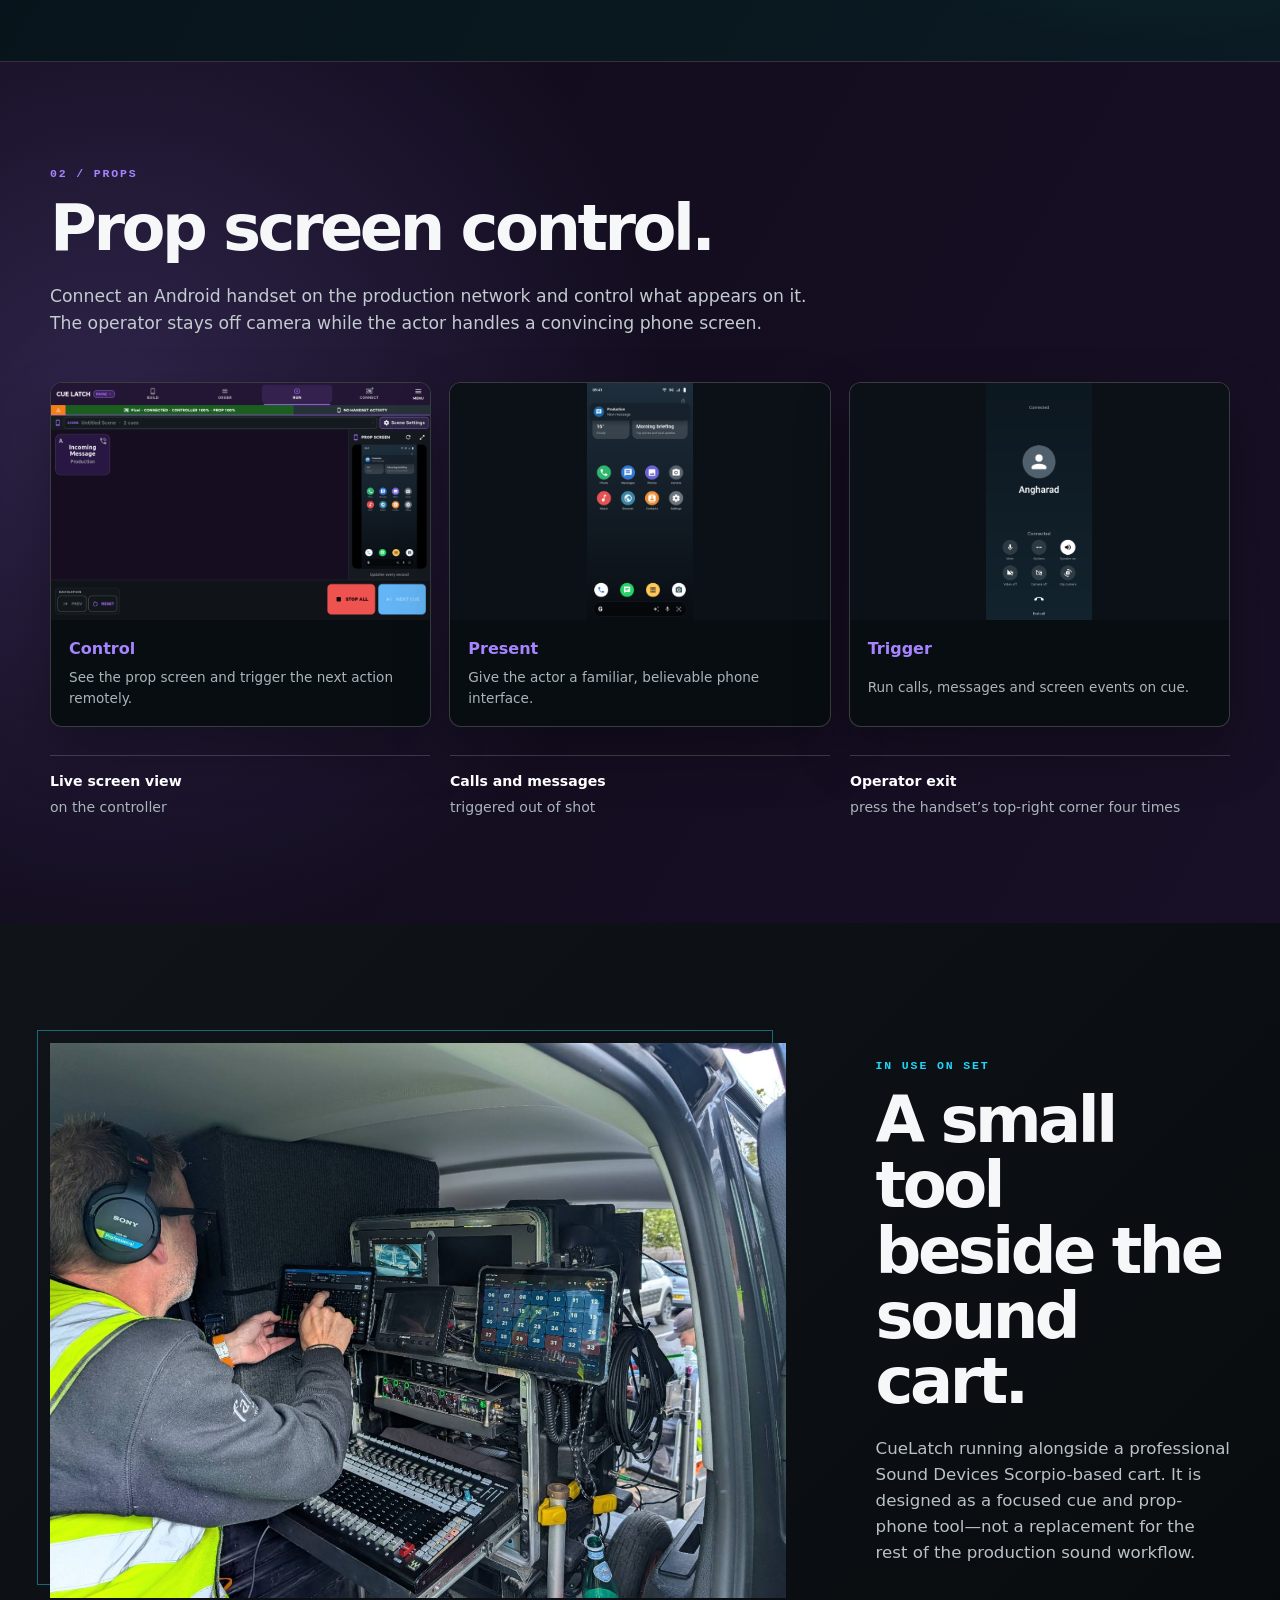
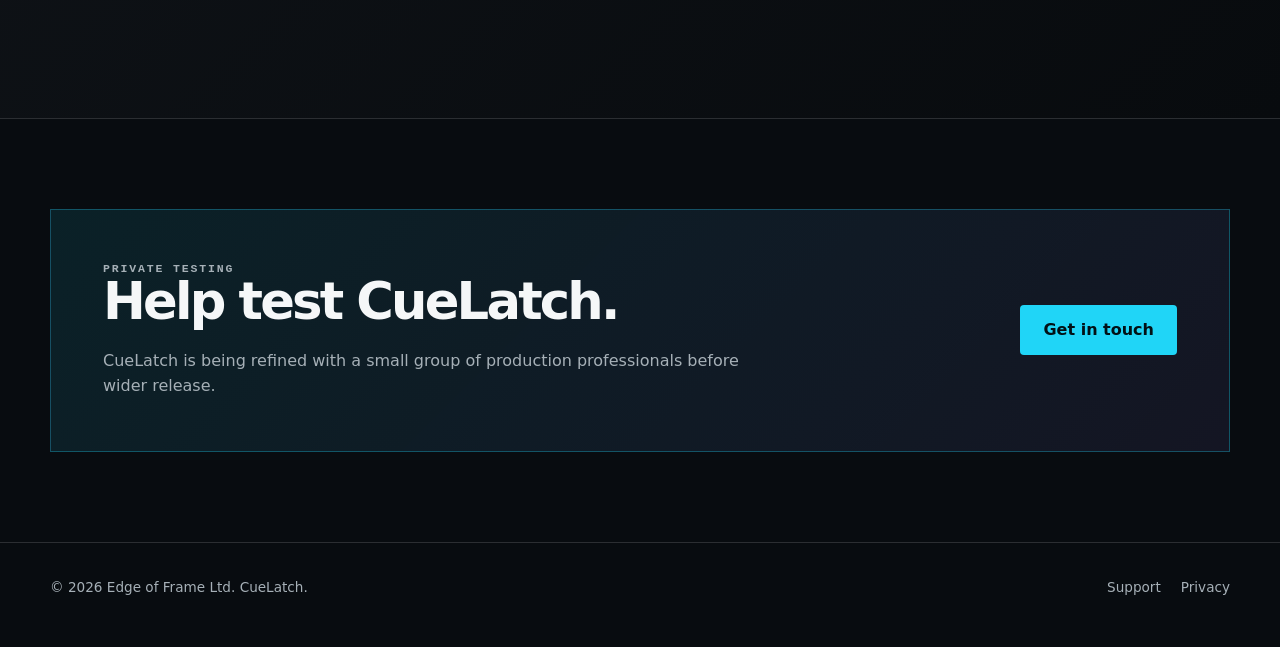
==== commit f96c2711: "Replace private project screenshots" ====
--- a/index.html
+++ b/index.html
@@ -3,137 +3,22 @@
 <head>
   <meta charset="utf-8">
   <meta name="viewport" content="width=device-width, initial-scale=1">
-  <meta name="description" content="CueLatch is a cue playback and prop-phone control system designed for film and television production.">
-  <title>CueLatch — Cues, connected</title>
-  <link rel="stylesheet" href="styles.css">
+  <meta name="description" content="CueLatch is an audio cue playback and Android prop-screen control app for production sound teams.">
+  <title>CueLatch — Audio cues and prop screens</title>
+  <link rel="stylesheet" href="styles.css?v=6">
 </head>
 <body>
-  <header>
-    <nav class="shell" aria-label="Primary navigation">
-      <a class="brand" href="index.html" aria-label="CueLatch home"><span class="brand-mark">CL</span><span>CUE LATCH</span></a>
-      <div class="nav-links">
-        <a href="#how-it-works">How it works</a>
-        <a href="#prop-device">Prop Device</a>
-        <a href="#audio-cues">Audio Cues</a>
-        <a href="support.html">Support</a>
-        <a href="privacy.html">Privacy</a>
-      </div>
-    </nav>
-  </header>
+  <header><nav class="shell" aria-label="Primary navigation"><a class="brand" href="index.html" aria-label="CueLatch home"><span class="brand-mark">CL</span><span>CUE LATCH</span></a><div class="nav-links"><a href="#audio">Audio cues</a><a href="#props">Prop screens</a><a href="#on-set">On set</a><a href="support.html">Support</a></div></nav></header>
+  <main>
+    <section class="hero"><div class="shell hero-copy"><p class="eyebrow">Two practical workflows</p><h1>Play the cue.<br><em>Control the prop.</em></h1><p>CueLatch does two things: it plays ordered audio cues, and it controls believable screens on an Android prop handset.</p><div class="route-cards" aria-label="CueLatch workflows"><a class="route-card route-audio" href="#audio"><span>01</span><strong>Audio cue playback</strong><small>Prepare cues, order them, play them locally or through the prop handset earpiece.</small></a><a class="route-card route-props" href="#props"><span>02</span><strong>Prop screen control</strong><small>Trigger calls, messages and phone-screen action from off camera.</small></a></div></div></section>
 
-  <main>
-    <section class="shell hero">
-      <div class="hero-copy">
-        <p class="eyebrow">Built for production</p>
-        <h1>Cues,<br>connected.</h1>
-        <p>CueLatch brings audio playback and interactive prop-phone cues into one practical system for film and television crews.</p>
-        <a class="button" href="mailto:support@cuelatch.app">Contact CueLatch</a>
-      </div>
-      <div class="hero-real" aria-label="CueLatch controller and connected prop-device screens">
-        <img class="hero-controller" src="assets/phone-controller.png" alt="CueLatch Phone controller showing a connected Pixel prop device">
-        <img class="hero-prop" src="assets/prop-device-home.png" alt="The genuine CueLatch prop-phone screen on a Pixel">
-        <span class="live-pill"><span></span> Real app screens</span>
-      </div>
-    </section>
+    <section class="workflow audio-workflow" id="audio"><div class="shell"><div class="workflow-heading"><p class="eyebrow">01 / AUDIO</p><h2>Audio cue playback.</h2><p>Cut cues from a recording, put them in scene order and trigger them when needed. Playback can stay on the controller or be sent through the connected prop handset’s earpiece.</p></div><div class="three-stage"><figure class="stage-card"><img src="assets/workflow-build.jpg" alt="CueLatch waveform and transcript editor with a populated audio scene"><figcaption><b>Prepare</b><span>Select the moment against the waveform and transcript.</span></figcaption></figure><figure class="stage-card"><img src="assets/workflow-order-play.jpg" alt="CueLatch audio cue buttons arranged in scene order"><figcaption><b>Play</b><span>Keep the scene’s labelled cues ready in one run screen.</span></figcaption></figure><figure class="stage-card device-stage"><div class="phone-sound" aria-label="Audio playing through a prop handset earpiece"><span class="wave wave-left"><i></i><i></i><i></i></span><span class="phone"><i class="earpiece"></i><b>PROP<br>HANDSET</b><i class="home"></i></span><span class="wave wave-right"><i></i><i></i><i></i></span></div><figcaption><b>Route</b><span>Play a voice cue privately through the prop handset earpiece.</span></figcaption></figure></div><div class="plain-features"><span><b>Waveform + transcript</b> for finding and trimming dialogue</span><span><b>Ordered cue buttons</b> for repeatable playback</span><span><b>Controller or handset</b> audio output</span></div></div></section>
 
-    <section class="section how-section" id="how-it-works">
-      <div class="shell">
-        <div class="section-heading">
-          <div>
-            <p class="eyebrow">How CueLatch works</p>
-            <h2>Two practical tools.<br>One cueing system.</h2>
-          </div>
-          <p>CueLatch can run prop-phone action, production audio, or both together. Choose only what the scene needs.</p>
-        </div>
+    <section class="workflow props-workflow" id="props"><div class="shell"><div class="workflow-heading"><p class="eyebrow">02 / PROPS</p><h2>Prop screen control.</h2><p>Connect an Android handset on the production network and control what appears on it. The operator stays off camera while the actor handles a convincing phone screen.</p></div><div class="three-stage prop-stages"><figure class="stage-card"><img src="assets/phone-controller.png" alt="CueLatch prop controller with the connected handset screen visible"><figcaption><b>Control</b><span>See the prop screen and trigger the next action remotely.</span></figcaption></figure><figure class="stage-card portrait-card"><img src="assets/prop-device-home.png" alt="CueLatch simulated Android prop home screen"><figcaption><b>Present</b><span>Give the actor a familiar, believable phone interface.</span></figcaption></figure><figure class="stage-card portrait-card"><img src="assets/scene-07-handset-call.png" alt="Incoming call displayed on the Android prop handset"><figcaption><b>Trigger</b><span>Run calls, messages and screen events on cue.</span></figcaption></figure></div><div class="plain-features"><span><b>Live screen view</b> on the controller</span><span><b>Calls and messages</b> triggered out of shot</span><span><b>Operator exit</b> press the handset’s top-right corner four times</span></div></div></section>
 
-        <div class="walkthrough" aria-label="Animated CueLatch walkthrough made from real app screenshots">
-          <div class="walkthrough-stage">
-            <figure class="walkthrough-frame frame-one">
-              <img src="assets/phone-controller.png" alt="Phone controller connected to a Pixel prop device">
-              <figcaption><strong>1. Prepare the action</strong><span>Build the call, message or screen behaviour before the take.</span></figcaption>
-            </figure>
-            <figure class="walkthrough-frame frame-two">
-              <img src="assets/prop-device-home.png" alt="CueLatch prop-device home screen ready for an incoming message">
-              <figcaption><strong>2. Connect the prop</strong><span>The handset becomes a controllable, camera-ready action device.</span></figcaption>
-            </figure>
-            <figure class="walkthrough-frame frame-three">
-              <img src="assets/audio-edit-waveform.jpg" alt="Real CueLatch audio waveform and transcript editing screen">
-              <figcaption><strong>3. Prepare precise audio cues</strong><span>Select the exact line or sound needed for the scene.</span></figcaption>
-            </figure>
-            <figure class="walkthrough-frame frame-four">
-              <img src="assets/audio-edit-transcript.jpg" alt="Real CueLatch transcript selection with character-labelled dialogue">
-              <figcaption><strong>4. Run the take</strong><span>Trigger clearly labelled cues and monitor the connected device.</span></figcaption>
-            </figure>
-            <div class="walkthrough-progress" aria-hidden="true"><span></span></div>
-          </div>
-          <div class="walkthrough-note">
-            <span class="play-mark" aria-hidden="true">▶</span>
-            <div><strong>Screenshot walkthrough</strong><span>This animated guide uses genuine CueLatch screens. Approved on-set footage will replace it during beta.</span></div>
-          </div>
-        </div>
-      </div>
-    </section>
-
-    <section class="section product-section" id="prop-device">
-      <div class="shell product-layout">
-        <div class="product-copy">
-          <p class="eyebrow">01 / Prop Device</p>
-          <h2>Phone action the actor can actually interact with.</h2>
-          <p class="section-intro">Turn an Android handset into a controlled on-camera phone. Trigger believable calls, messages and screen action from another phone, tablet or computer.</p>
-          <ol class="how-steps">
-            <li><span>01</span><div><strong>Build the moment</strong><p>Set the caller, message, alert behaviour and screen appearance.</p></div></li>
-            <li><span>02</span><div><strong>Connect on the production network</strong><p>See which device is ready, synced and selected for the next cue.</p></div></li>
-            <li><span>03</span><div><strong>Cue one device or several</strong><p>Send the same action to multiple props, or target a specific handset.</p></div></li>
-          </ol>
-        </div>
-        <figure class="product-media phone-pair">
-          <img class="controller-shot" src="assets/phone-controller.png" alt="CueLatch controller in Phone mode">
-          <img class="prop-shot" src="assets/prop-device-home.png" alt="Connected CueLatch prop device">
-          <figcaption>Actual controller and prop-device screens</figcaption>
-        </figure>
-      </div>
-      <div class="shell use-cases">
-        <article><span>Drama</span><h3>An incoming call during dialogue</h3><p>The operator rings the prop on cue. The actor answers and the screen follows the configured call sequence.</p></article>
-        <article><span>Crime &amp; thriller</span><h3>A message that lands on a precise beat</h3><p>A believable notification appears when the director calls for it—not when a real network happens to deliver it.</p></article>
-        <article><span>Multiple props</span><h3>The same event across several phones</h3><p>Select one handset, a group, or every connected device before triggering the cue.</p></article>
-      </div>
-    </section>
-
-    <section class="section product-section audio-section" id="audio-cues">
-      <div class="shell product-layout reverse">
-        <div class="product-copy">
-          <p class="eyebrow amber">02 / Audio Cues</p>
-          <h2>Find the moment. Build the cue. Play it cleanly.</h2>
-          <p class="section-intro">Import source audio, work from its waveform or transcript, and turn exact selections into clearly ordered playback cues.</p>
-          <ol class="how-steps amber-steps">
-            <li><span>01</span><div><strong>Import and transcribe</strong><p>Use the waveform directly or make spoken material searchable by words.</p></div></li>
-            <li><span>02</span><div><strong>Mark the exact selection</strong><p>Set precise in and out points, label speakers and create only the clips needed.</p></div></li>
-            <li><span>03</span><div><strong>Operate from a clear run screen</strong><p>Order, trigger, pause, fade and stop cues without returning to the edit view.</p></div></li>
-          </ol>
-        </div>
-        <figure class="product-media audio-media">
-          <img src="assets/audio-edit-waveform.jpg" alt="CueLatch waveform editing view photographed on a real device">
-          <img src="assets/audio-edit-transcript.jpg" alt="CueLatch character-labelled transcript selection photographed on a real device">
-          <figcaption>Actual CueLatch audio preparation screens</figcaption>
-        </figure>
-      </div>
-      <div class="shell use-cases amber-cases">
-        <article><span>Playback</span><h3>Dialogue and voice cues</h3><p>Prepare exact lines from a longer recording and place them in the order required by the scene.</p></article>
-        <article><span>On set</span><h3>Practical sounds on demand</h3><p>Keep short effects and prompts clearly labelled for fast, repeatable playback between takes.</p></article>
-        <article><span>Connected workflow</span><h3>Audio and phone action together</h3><p>Run playback locally while phone actions are sent to the selected prop devices from the same project.</p></article>
-      </div>
-    </section>
-
-    <section class="section">
-      <div class="shell contact-panel">
-        <div><p class="eyebrow">Private testing</p><h2>CueLatch is currently in development.</h2><p>We are working with a small group of production professionals while we refine the experience.</p></div>
-        <a class="button" href="mailto:support@cuelatch.app">Get in touch</a>
-      </div>
-    </section>
+    <section class="on-set" id="on-set"><div class="shell on-set-grid"><figure class="set-photo"><img src="assets/on-set-scorpio.jpg" alt="CueLatch in use beside a Sound Devices Scorpio-based production sound cart"></figure><div class="set-copy"><p class="eyebrow">In use on set</p><h2>A small tool beside the sound cart.</h2><p>CueLatch running alongside a professional Sound Devices Scorpio-based cart. It is designed as a focused cue and prop-phone tool—not a replacement for the rest of the production sound workflow.</p></div></div></section>
+    <section class="section"><div class="shell contact-panel"><div><p class="eyebrow">Private testing</p><h2>Help test CueLatch.</h2><p>CueLatch is being refined with a small group of production professionals before wider release.</p></div><a class="button" href="mailto:support@cuelatch.app">Get in touch</a></div></section>
   </main>
-
-  <footer>
-    <div class="shell footer-row"><span>© 2026 Edge of Frame Ltd. CueLatch.</span><div class="footer-links"><a href="support.html">Support</a><a href="privacy.html">Privacy</a></div></div>
-  </footer>
+  <footer><div class="shell footer-row"><span>© 2026 Edge of Frame Ltd. CueLatch.</span><div class="footer-links"><a href="support.html">Support</a><a href="privacy.html">Privacy</a></div></div></footer>
 </body>
 </html>
--- a/styles.css
+++ b/styles.css
@@ -1,297 +1,12 @@
-:root {
-  color-scheme: dark;
-  --ink: #f4f8fb;
-  --muted: #9eabb7;
-  --panel: rgba(19, 34, 46, 0.82);
-  --line: rgba(174, 216, 239, 0.16);
-  --cyan: #16c8f4;
-  --cyan-soft: rgba(22, 200, 244, 0.13);
-  --amber: #ffbd38;
-  --page: #071019;
-  --page-soft: #0a1722;
-}
-
-* { box-sizing: border-box; }
-
-html { scroll-behavior: smooth; }
-
-body {
-  margin: 0;
-  min-width: 320px;
-  background:
-    radial-gradient(circle at 78% 6%, rgba(22, 200, 244, 0.14), transparent 30rem),
-    radial-gradient(circle at 18% 38%, rgba(255, 189, 56, 0.08), transparent 27rem),
-    linear-gradient(150deg, var(--page), var(--page-soft) 55%, #061018);
-  color: var(--ink);
-  font-family: Inter, ui-sans-serif, system-ui, -apple-system, BlinkMacSystemFont, "Segoe UI", sans-serif;
-  line-height: 1.6;
-}
-
-a { color: inherit; }
-
-.shell {
-  width: min(1120px, calc(100% - 40px));
-  margin: 0 auto;
-}
-
-header {
-  position: sticky;
-  top: 0;
-  z-index: 10;
-  border-bottom: 1px solid var(--line);
-  background: rgba(7, 16, 25, 0.78);
-  backdrop-filter: blur(18px);
-}
-
-nav {
-  min-height: 76px;
-  display: flex;
-  align-items: center;
-  justify-content: space-between;
-  gap: 24px;
-}
-
-.brand {
-  display: inline-flex;
-  align-items: center;
-  gap: 11px;
-  text-decoration: none;
-  font-weight: 800;
-  letter-spacing: 0.075em;
-}
-
-.brand-mark {
-  display: grid;
-  width: 34px;
-  height: 34px;
-  place-items: center;
-  border: 1px solid rgba(22, 200, 244, 0.55);
-  border-radius: 9px;
-  background: var(--cyan-soft);
-  color: var(--cyan);
-  font-size: 0.78rem;
-  letter-spacing: -0.08em;
-  box-shadow: 0 0 24px rgba(22, 200, 244, 0.12);
-}
-
-.nav-links { display: flex; align-items: center; gap: 24px; }
-.nav-links a { color: var(--muted); text-decoration: none; font-size: 0.94rem; }
-.nav-links a:hover, .nav-links a:focus-visible { color: var(--ink); }
-
-main { overflow: hidden; }
-
-.hero {
-  min-height: 650px;
-  display: grid;
-  grid-template-columns: minmax(0, 1.1fr) minmax(300px, 0.9fr);
-  align-items: center;
-  gap: clamp(42px, 8vw, 110px);
-  padding: 92px 0 84px;
-}
-
-.eyebrow {
-  margin: 0 0 18px;
-  color: var(--cyan);
-  font-size: 0.78rem;
-  font-weight: 800;
-  letter-spacing: 0.18em;
-  text-transform: uppercase;
-}
-
-h1, h2, h3 { margin-top: 0; line-height: 1.08; }
-h1 { max-width: 760px; margin-bottom: 24px; font-size: clamp(3rem, 7vw, 6.5rem); letter-spacing: -0.065em; }
-h2 { margin-bottom: 18px; font-size: clamp(2rem, 4vw, 3.4rem); letter-spacing: -0.045em; }
-h3 { margin-bottom: 10px; font-size: 1.08rem; }
-
-.hero-copy > p:not(.eyebrow) {
-  max-width: 640px;
-  margin: 0 0 32px;
-  color: #c0ccd5;
-  font-size: clamp(1.05rem, 2vw, 1.28rem);
-}
-
-.button {
-  display: inline-flex;
-  align-items: center;
-  justify-content: center;
-  min-height: 48px;
-  padding: 0 21px;
-  border: 1px solid rgba(22, 200, 244, 0.48);
-  border-radius: 999px;
-  background: var(--cyan);
-  color: #02121b;
-  font-weight: 800;
-  text-decoration: none;
-}
-
-.button:hover, .button:focus-visible { filter: brightness(1.08); }
-
-.hero-real {
-  position: relative;
-  width: min(100%, 550px);
-  min-height: 470px;
-  justify-self: center;
-}
-
-.hero-real img { display: block; border: 1px solid rgba(193, 227, 244, .2); box-shadow: 0 30px 70px rgba(0,0,0,.48); }
-.hero-controller { position: absolute; top: 58px; left: 0; width: 88%; border-radius: 20px; transform: rotate(-2deg); }
-.hero-prop { position: absolute; right: 2%; bottom: 0; width: 32%; border-radius: 24px; transform: rotate(4deg); }
-.live-pill { position: absolute; top: 22px; left: 22px; display: inline-flex; align-items: center; gap: 8px; padding: 8px 12px; border: 1px solid var(--line); border-radius: 999px; background: rgba(7,16,25,.88); color: #d7e1e8; font-size: .76rem; font-weight: 800; text-transform: uppercase; letter-spacing: .08em; }
-.live-pill span { width: 7px; height: 7px; border-radius: 50%; background: #48db89; box-shadow: 0 0 14px #48db89; }
-
-.device {
-  position: relative;
-  width: min(100%, 370px);
-  aspect-ratio: 0.69;
-  justify-self: center;
-  padding: 17px;
-  border: 1px solid rgba(193, 227, 244, 0.18);
-  border-radius: 44px;
-  background: linear-gradient(145deg, #263642, #0c151c 60%);
-  box-shadow: 0 45px 90px rgba(0, 0, 0, 0.43), 0 0 70px rgba(22, 200, 244, 0.08);
-  transform: rotate(4deg);
-}
-
-.device::before {
-  position: absolute;
-  z-index: 2;
-  top: 28px;
-  left: 50%;
-  width: 92px;
-  height: 23px;
-  border-radius: 99px;
-  background: #030608;
-  content: "";
-  transform: translateX(-50%);
-}
-
-.device-screen {
-  height: 100%;
-  overflow: hidden;
-  border-radius: 30px;
-  background:
-    radial-gradient(circle at 72% 20%, rgba(22, 200, 244, 0.2), transparent 35%),
-    linear-gradient(160deg, #102c3d, #08131c 58%, #101b23);
-}
-
-.status { display: flex; justify-content: space-between; padding: 20px 21px 0; font-size: 0.72rem; font-weight: 700; }
-.notice { margin: 66px 17px 0; padding: 15px 16px; border: 1px solid rgba(255,255,255,.1); border-radius: 18px; background: rgba(238,247,251,.92); color: #13202a; box-shadow: 0 14px 34px rgba(0,0,0,.28); }
-.notice strong { display: block; font-size: .9rem; }
-.notice span { display: block; color: #455661; font-size: .78rem; }
-.apps { position: absolute; right: 40px; bottom: 52px; left: 40px; display: grid; grid-template-columns: repeat(4, 1fr); gap: 15px; }
-.app { aspect-ratio: 1; border-radius: 22px; background: linear-gradient(145deg, #1ad0f7, #0789d2); box-shadow: inset 0 1px rgba(255,255,255,.3); }
-.app:nth-child(2) { background: linear-gradient(145deg, #ffcd52, #f27931); }
-.app:nth-child(3) { background: linear-gradient(145deg, #9f7cff, #6048c8); }
-.app:nth-child(4) { background: linear-gradient(145deg, #69da89, #24a865); }
-
-.section { padding: 92px 0; border-top: 1px solid var(--line); }
-.section-intro { max-width: 680px; margin-bottom: 38px; color: var(--muted); }
-.section-heading { display: grid; grid-template-columns: minmax(0, 1.25fr) minmax(260px, .75fr); align-items: end; gap: 50px; margin-bottom: 45px; }
-.section-heading > p { margin: 0 0 10px; color: var(--muted); font-size: 1.06rem; }
-
-.walkthrough { overflow: hidden; border: 1px solid rgba(22,200,244,.24); border-radius: 28px; background: #050b10; box-shadow: 0 35px 90px rgba(0,0,0,.3); }
-.walkthrough-stage { position: relative; aspect-ratio: 16 / 8.8; overflow: hidden; }
-.walkthrough-frame { position: absolute; inset: 0; margin: 0; opacity: 0; animation: walkthrough 24s infinite; }
-.walkthrough-frame img { width: 100%; height: 100%; object-fit: cover; transform: scale(1.02); animation: still-pan 6s ease-in-out infinite alternate; }
-.walkthrough-frame:nth-child(2) { animation-delay: 6s; }
-.walkthrough-frame:nth-child(3) { animation-delay: 12s; }
-.walkthrough-frame:nth-child(4) { animation-delay: 18s; }
-.frame-one img { object-position: 50% 9%; }
-.frame-two img { object-fit: contain; background: radial-gradient(circle at 50% 28%, #183346, #071019 64%); padding: 3%; }
-.frame-three img, .frame-four img { object-position: center; }
-.walkthrough-frame figcaption { position: absolute; right: 28px; bottom: 28px; left: 28px; max-width: 560px; padding: 18px 20px; border: 1px solid rgba(255,255,255,.15); border-radius: 16px; background: rgba(3,10,15,.84); backdrop-filter: blur(14px); }
-.walkthrough-frame figcaption strong, .walkthrough-frame figcaption span { display: block; }
-.walkthrough-frame figcaption strong { font-size: 1.08rem; }
-.walkthrough-frame figcaption span { margin-top: 3px; color: #b9c6cf; font-size: .9rem; }
-.walkthrough-progress { position: absolute; right: 0; bottom: 0; left: 0; height: 4px; background: rgba(255,255,255,.1); }
-.walkthrough-progress span { display: block; width: 100%; height: 100%; background: var(--cyan); transform-origin: left; animation: walkthrough-progress 24s linear infinite; }
-.walkthrough-note { display: flex; align-items: center; gap: 15px; padding: 18px 22px; border-top: 1px solid var(--line); background: rgba(19,34,46,.75); }
-.walkthrough-note strong, .walkthrough-note span { display: block; }
-.walkthrough-note span { color: var(--muted); font-size: .86rem; }
-.play-mark { display: grid !important; flex: 0 0 40px; height: 40px; place-items: center; border-radius: 50%; background: var(--cyan); color: #031219 !important; }
-
-.product-section { position: relative; }
-.product-layout { display: grid; grid-template-columns: minmax(0, .9fr) minmax(420px, 1.1fr); align-items: center; gap: clamp(48px, 8vw, 100px); }
-.product-layout.reverse .product-copy { order: 2; }
-.product-layout.reverse .product-media { order: 1; }
-.product-copy .section-intro { font-size: 1.04rem; }
-.amber { color: var(--amber); }
-.how-steps { display: grid; gap: 20px; margin: 0; padding: 0; list-style: none; }
-.how-steps li { display: grid; grid-template-columns: 42px 1fr; gap: 15px; }
-.how-steps li > span { display: grid; width: 38px; height: 38px; place-items: center; border: 1px solid rgba(22,200,244,.45); border-radius: 50%; color: var(--cyan); font: 700 .72rem ui-monospace, monospace; }
-.how-steps strong { display: block; margin-top: 3px; }
-.how-steps p { margin: 3px 0 0; color: var(--muted); font-size: .92rem; }
-.amber-steps li > span { border-color: rgba(255,189,56,.48); color: var(--amber); }
-.product-media { position: relative; min-height: 520px; margin: 0; }
-.product-media img { display: block; border: 1px solid rgba(255,255,255,.16); box-shadow: 0 24px 65px rgba(0,0,0,.44); }
-.product-media figcaption { position: absolute; right: 0; bottom: 0; padding: 8px 11px; border-radius: 8px; background: rgba(5,11,16,.84); color: var(--muted); font-size: .72rem; }
-.phone-pair .controller-shot { position: absolute; top: 45px; left: 0; width: 88%; border-radius: 20px; }
-.phone-pair .prop-shot { position: absolute; right: 0; bottom: 25px; width: 31%; border-radius: 22px; }
-.audio-media img:first-child { position: absolute; top: 0; right: 0; width: 82%; border-radius: 18px; transform: rotate(1.5deg); }
-.audio-media img:nth-child(2) { position: absolute; bottom: 25px; left: 0; width: 78%; border-radius: 18px; transform: rotate(-2deg); }
-.use-cases { display: grid; grid-template-columns: repeat(3, 1fr); gap: 16px; margin-top: 70px; }
-.use-cases article { padding: 24px; border: 1px solid var(--line); border-radius: 18px; background: rgba(19,34,46,.58); }
-.use-cases article > span { color: var(--cyan); font: 800 .7rem ui-monospace, monospace; letter-spacing: .12em; text-transform: uppercase; }
-.use-cases h3 { margin: 17px 0 9px; }
-.use-cases p { margin: 0; color: var(--muted); font-size: .9rem; }
-.amber-cases article > span { color: var(--amber); }
-.grid { display: grid; grid-template-columns: repeat(3, 1fr); gap: 18px; }
-.card { min-height: 210px; padding: 28px; border: 1px solid var(--line); border-radius: 22px; background: var(--panel); }
-.card-number { display: inline-block; margin-bottom: 30px; color: var(--cyan); font-family: ui-monospace, SFMono-Regular, Menlo, monospace; font-size: .78rem; }
-.card p { margin: 0; color: var(--muted); }
-
-.contact-panel { display: flex; align-items: center; justify-content: space-between; gap: 30px; padding: clamp(30px, 6vw, 64px); border: 1px solid rgba(22, 200, 244, .25); border-radius: 28px; background: linear-gradient(135deg, rgba(22,200,244,.11), rgba(19,34,46,.75)); }
-.contact-panel p { max-width: 620px; margin: 0; color: var(--muted); }
-
-.page { max-width: 780px; padding: 86px 0 110px; }
-.page h1 { font-size: clamp(2.7rem, 7vw, 5rem); }
-.page h2 { margin-top: 48px; font-size: 1.55rem; letter-spacing: -.02em; }
-.page p, .page li { color: #bec9d2; }
-.page li + li { margin-top: 8px; }
-.meta { margin-bottom: 40px; color: var(--muted); }
-
-footer { padding: 34px 0 46px; border-top: 1px solid var(--line); color: var(--muted); font-size: .88rem; }
-.footer-row { display: flex; align-items: center; justify-content: space-between; gap: 24px; }
-.footer-links { display: flex; gap: 20px; }
-.footer-links a { text-decoration: none; }
-
-@media (max-width: 780px) {
-  .shell { width: min(100% - 28px, 1120px); }
-  .nav-links a:not(:last-child) { display: none; }
-  .hero { grid-template-columns: 1fr; padding-top: 70px; }
-  .hero-real { min-height: 370px; }
-  .hero-controller { top: 44px; width: 94%; }
-  .hero-prop { width: 34%; }
-  .section-heading, .product-layout { grid-template-columns: 1fr; }
-  .section-heading { align-items: start; gap: 8px; }
-  .product-layout.reverse .product-copy, .product-layout.reverse .product-media { order: initial; }
-  .product-media { min-height: min(118vw, 500px); }
-  .use-cases { grid-template-columns: 1fr; margin-top: 42px; }
-  .walkthrough-stage { aspect-ratio: 4 / 3.2; }
-  .walkthrough-frame figcaption { right: 12px; bottom: 14px; left: 12px; padding: 12px 14px; }
-  .grid { grid-template-columns: 1fr; }
-  .contact-panel, .footer-row { align-items: flex-start; flex-direction: column; }
-}
-
-@media (prefers-reduced-motion: reduce) {
-  html { scroll-behavior: auto; }
-  .walkthrough-frame { display: none; animation: none; }
-  .walkthrough-frame:first-child { display: block; opacity: 1; }
-  .walkthrough-frame img, .walkthrough-progress span { animation: none; }
-}
-
-@keyframes walkthrough {
-  0%, 24% { opacity: 1; }
-  27%, 97% { opacity: 0; }
-  100% { opacity: 1; }
-}
-
-@keyframes still-pan {
-  from { transform: scale(1.02) translate3d(0, 0, 0); }
-  to { transform: scale(1.08) translate3d(-1%, -1%, 0); }
-}
-
-@keyframes walkthrough-progress {
-  from { transform: scaleX(0); }
-  to { transform: scaleX(1); }
-}
+:root{color-scheme:dark;--ink:#f5f7f8;--muted:#a6b0b7;--page:#080c10;--line:rgba(255,255,255,.14);--cyan:#20d5f7;--violet:#a684ff}
+*{box-sizing:border-box}html{scroll-behavior:smooth}body{margin:0;min-width:320px;background:var(--page);color:var(--ink);font-family:Inter,ui-sans-serif,system-ui,-apple-system,BlinkMacSystemFont,"Segoe UI",sans-serif;line-height:1.55}a{color:inherit}.shell{width:min(1180px,calc(100% - 48px));margin:0 auto}main{overflow:hidden}
+header{position:sticky;top:0;z-index:30;border-bottom:1px solid var(--line);background:rgba(7,11,15,.88);backdrop-filter:blur(18px)}nav{min-height:70px;display:flex;align-items:center;justify-content:space-between;gap:24px}.brand{display:inline-flex;align-items:center;gap:11px;text-decoration:none;font-weight:900;letter-spacing:.075em}.brand-mark{display:grid;width:34px;height:34px;place-items:center;border:1px solid rgba(32,213,247,.55);border-radius:8px;background:rgba(32,213,247,.1);color:var(--cyan);font-size:.78rem;letter-spacing:-.08em}.nav-links{display:flex;gap:22px}.nav-links a{color:#aab4bb;text-decoration:none;font-size:.85rem;font-weight:700}.nav-links a:hover{color:#fff}
+.eyebrow{margin:0 0 16px;color:var(--cyan);font:900 .72rem ui-monospace,SFMono-Regular,Menlo,monospace;letter-spacing:.16em;text-transform:uppercase}h1,h2{margin-top:0;line-height:1.02}h1{margin-bottom:28px;font-size:clamp(3.8rem,8vw,7.5rem);letter-spacing:-.075em}h1 em{color:var(--violet);font-style:normal}h2{margin-bottom:22px;font-size:clamp(2.5rem,5vw,5rem);letter-spacing:-.055em}.button{display:inline-flex;align-items:center;min-height:50px;padding:0 22px;border:1px solid rgba(32,213,247,.55);border-radius:4px;background:var(--cyan);color:#021116;font-weight:900;text-decoration:none}
+.hero{padding:110px 0 88px;background:radial-gradient(circle at 85% 25%,rgba(166,132,255,.2),transparent 33rem),radial-gradient(circle at 8% 70%,rgba(32,213,247,.12),transparent 30rem),#080d12}.hero-copy>p:not(.eyebrow){max-width:720px;margin:0 0 42px;color:#c4cdd2;font-size:clamp(1.08rem,1.8vw,1.34rem)}.route-cards{display:grid;grid-template-columns:1fr 1fr;gap:16px}.route-card{position:relative;display:grid;grid-template-columns:44px 1fr;padding:24px;border:1px solid var(--line);border-radius:10px;background:rgba(255,255,255,.035);text-decoration:none}.route-card:after{position:absolute;right:0;bottom:0;left:0;height:4px;background:var(--cyan);content:""}.route-props:after{background:var(--violet)}.route-card>span{grid-row:1/3;color:#66737b;font:900 .72rem ui-monospace,monospace}.route-card strong{font-size:1.2rem}.route-card small{max-width:430px;margin-top:5px;color:var(--muted);font-size:.88rem}
+.workflow{padding:105px 0;border-top:1px solid var(--line)}.audio-workflow{background:radial-gradient(circle at 90% 35%,rgba(32,213,247,.2),transparent 35rem),linear-gradient(120deg,#061218,#0b1b23)}.props-workflow{background:radial-gradient(circle at 8% 40%,rgba(166,132,255,.2),transparent 35rem),linear-gradient(120deg,#100b1b,#181026)}.props-workflow .eyebrow{color:var(--violet)}.workflow-heading{max-width:840px;margin-bottom:45px}.workflow-heading>p:not(.eyebrow){max-width:770px;color:#c2cbd0;font-size:1.08rem}.three-stage{display:grid;grid-template-columns:repeat(3,minmax(0,1fr));gap:18px}.stage-card{display:flex;overflow:hidden;min-width:0;margin:0;flex-direction:column;border:1px solid rgba(255,255,255,.2);border-radius:12px;background:#080d12;box-shadow:0 24px 55px rgba(0,0,0,.3)}.stage-card img{display:block;width:100%;aspect-ratio:16/10;object-fit:cover;object-position:center}.stage-card figcaption{display:grid;gap:5px;padding:17px 18px;flex:1}.stage-card figcaption b{color:var(--cyan);font-size:1rem}.props-workflow .stage-card figcaption b{color:var(--violet)}.stage-card figcaption span{color:#aab5bb;font-size:.85rem}.portrait-card img{object-fit:contain;background:#0b1116}.device-stage{background:linear-gradient(145deg,#07141a,#101a21)}.phone-sound{display:flex;min-height:0;aspect-ratio:16/10;align-items:center;justify-content:center;gap:20px}.phone{position:relative;display:flex;width:28%;height:78%;align-items:center;justify-content:center;border:3px solid #dce5e9;border-radius:18px;color:#dce5e9;text-align:center;font:900 clamp(.55rem,1vw,.8rem) ui-monospace,monospace;letter-spacing:.08em}.phone .earpiece{position:absolute;top:8%;width:28%;height:3px;border-radius:3px;background:#dce5e9}.phone .home{position:absolute;bottom:6%;width:9px;height:9px;border:1px solid #dce5e9;border-radius:50%}.wave{display:flex;align-items:center;gap:6px}.wave i{display:block;width:3px;border-radius:3px;background:var(--cyan);box-shadow:0 0 12px rgba(32,213,247,.7)}.wave i:nth-child(1){height:28px}.wave i:nth-child(2){height:48px}.wave i:nth-child(3){height:72px}.wave-left{transform:scaleX(-1)}.plain-features{display:grid;grid-template-columns:repeat(3,1fr);gap:20px;margin-top:28px}.plain-features span{padding-top:15px;border-top:1px solid rgba(255,255,255,.17);color:#aab5bb;font-size:.88rem}.plain-features b{display:block;margin-bottom:4px;color:#fff}
+.on-set{padding:120px 0;background:linear-gradient(135deg,#101419,#080b0e)}.on-set-grid{display:grid;grid-template-columns:minmax(520px,1.35fr) minmax(300px,.65fr);align-items:center;gap:clamp(50px,7vw,95px)}.set-photo{position:relative;margin:0}.set-photo:before{position:absolute;z-index:1;inset:-13px 13px 13px -13px;border:1px solid rgba(32,213,247,.45);content:""}.set-photo img{position:relative;z-index:2;display:block;width:100%}.set-copy p:not(.eyebrow){color:#b8c2c8;font-size:1.04rem}
+.section{padding:90px 0;border-top:1px solid var(--line)}.contact-panel{display:flex;align-items:center;justify-content:space-between;gap:35px;padding:52px;border:1px solid rgba(32,213,247,.3);background:linear-gradient(135deg,rgba(32,213,247,.1),rgba(166,132,255,.08))}.contact-panel h2{font-size:clamp(2rem,4vw,3.4rem)}.contact-panel p{max-width:670px;margin:0;color:var(--muted)}
+.page{max-width:800px;padding:86px 0 110px}.page h1{font-size:clamp(2.8rem,7vw,5rem)}.page h2{margin-top:45px;font-size:1.6rem}.page p,.page li{color:#c0c9cf}.meta{margin-bottom:40px;color:var(--muted)}footer{padding:34px 0 45px;border-top:1px solid var(--line);color:var(--muted);font-size:.85rem}.footer-row{display:flex;justify-content:space-between;gap:24px}.footer-links{display:flex;gap:20px}.footer-links a{text-decoration:none}
+@media(max-width:900px){.shell{width:min(100% - 30px,1180px)}.three-stage{grid-template-columns:1fr 1fr}.device-stage{grid-column:1/-1}.phone-sound{max-height:390px}.on-set-grid{grid-template-columns:1fr}.workflow{padding:78px 0}.plain-features{grid-template-columns:1fr}.nav-links a:nth-child(-n+3){display:none}}
+@media(max-width:650px){h1{font-size:3.65rem}.route-cards,.three-stage{grid-template-columns:1fr}.device-stage{grid-column:auto}.stage-card img{aspect-ratio:16/11}.plain-features{gap:10px}.contact-panel,.footer-row{align-items:flex-start;flex-direction:column}.on-set{padding:80px 0}}
+@media(prefers-reduced-motion:reduce){html{scroll-behavior:auto}}
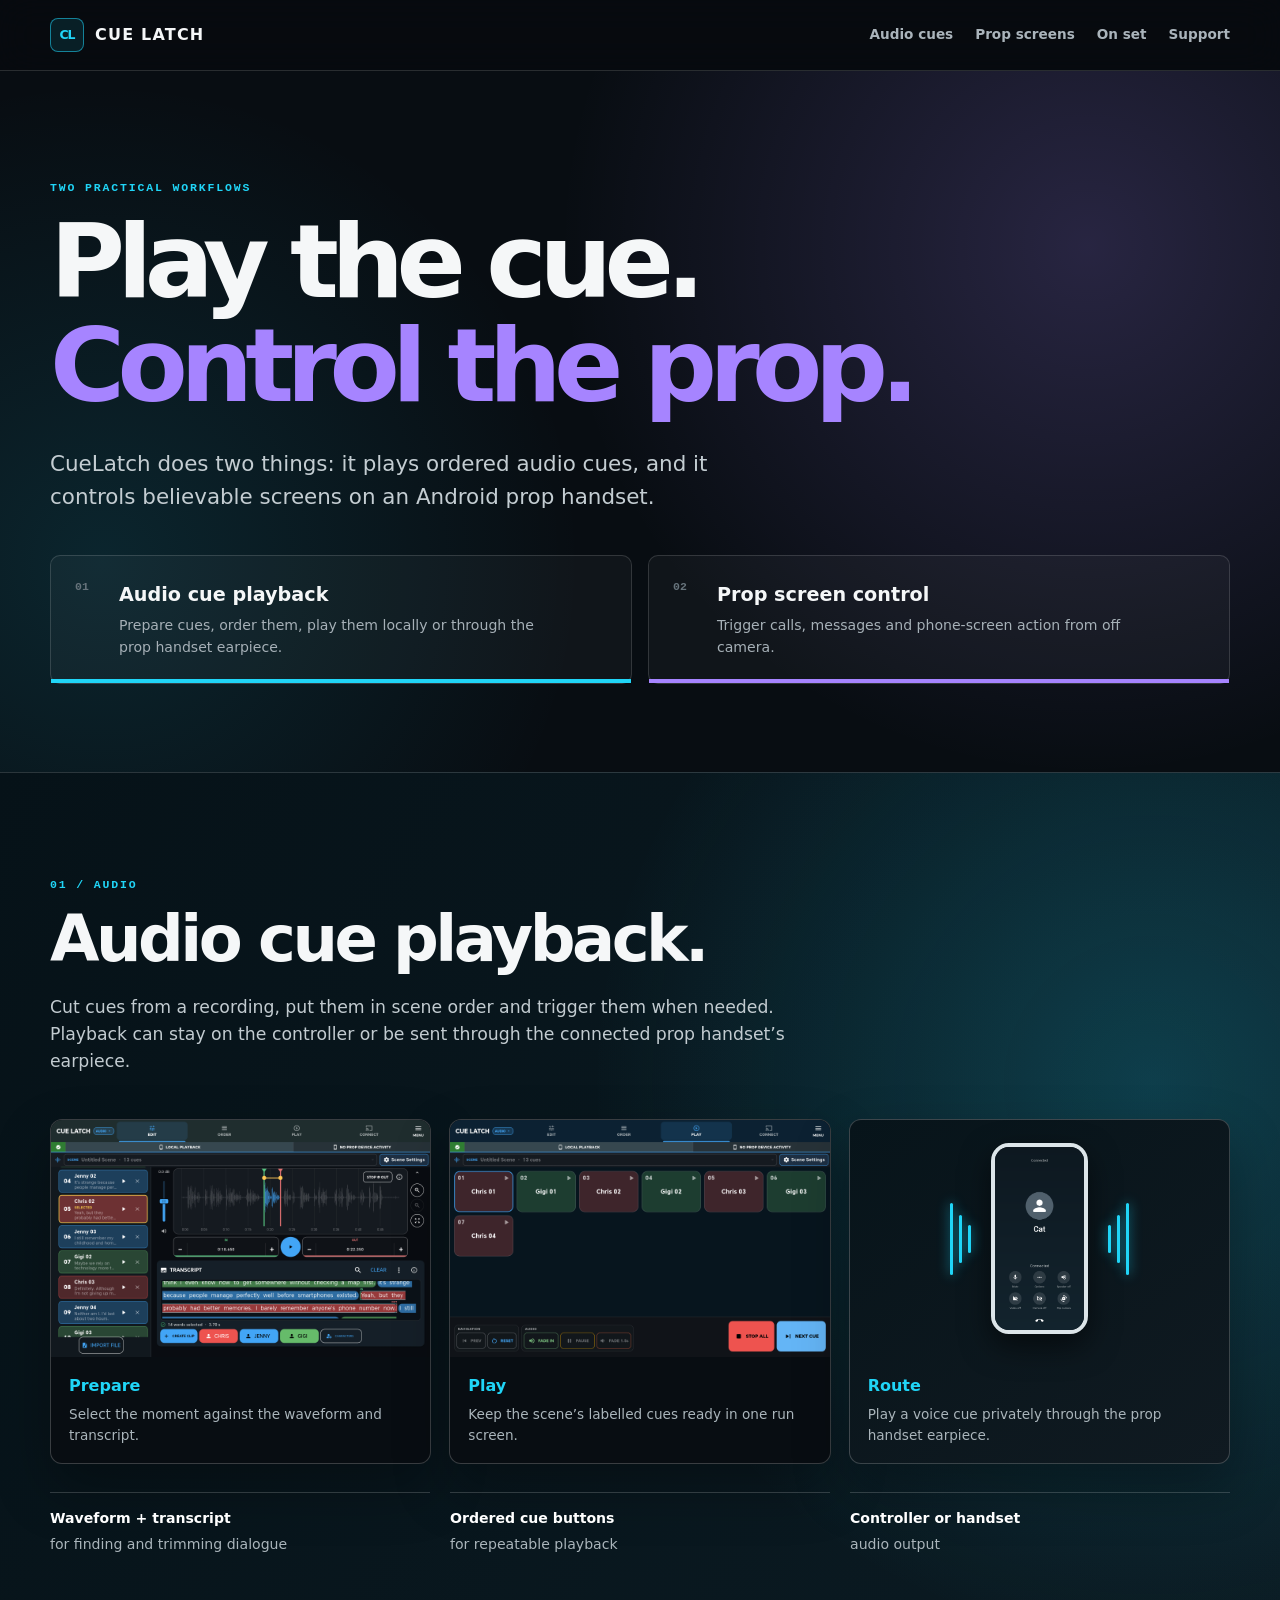
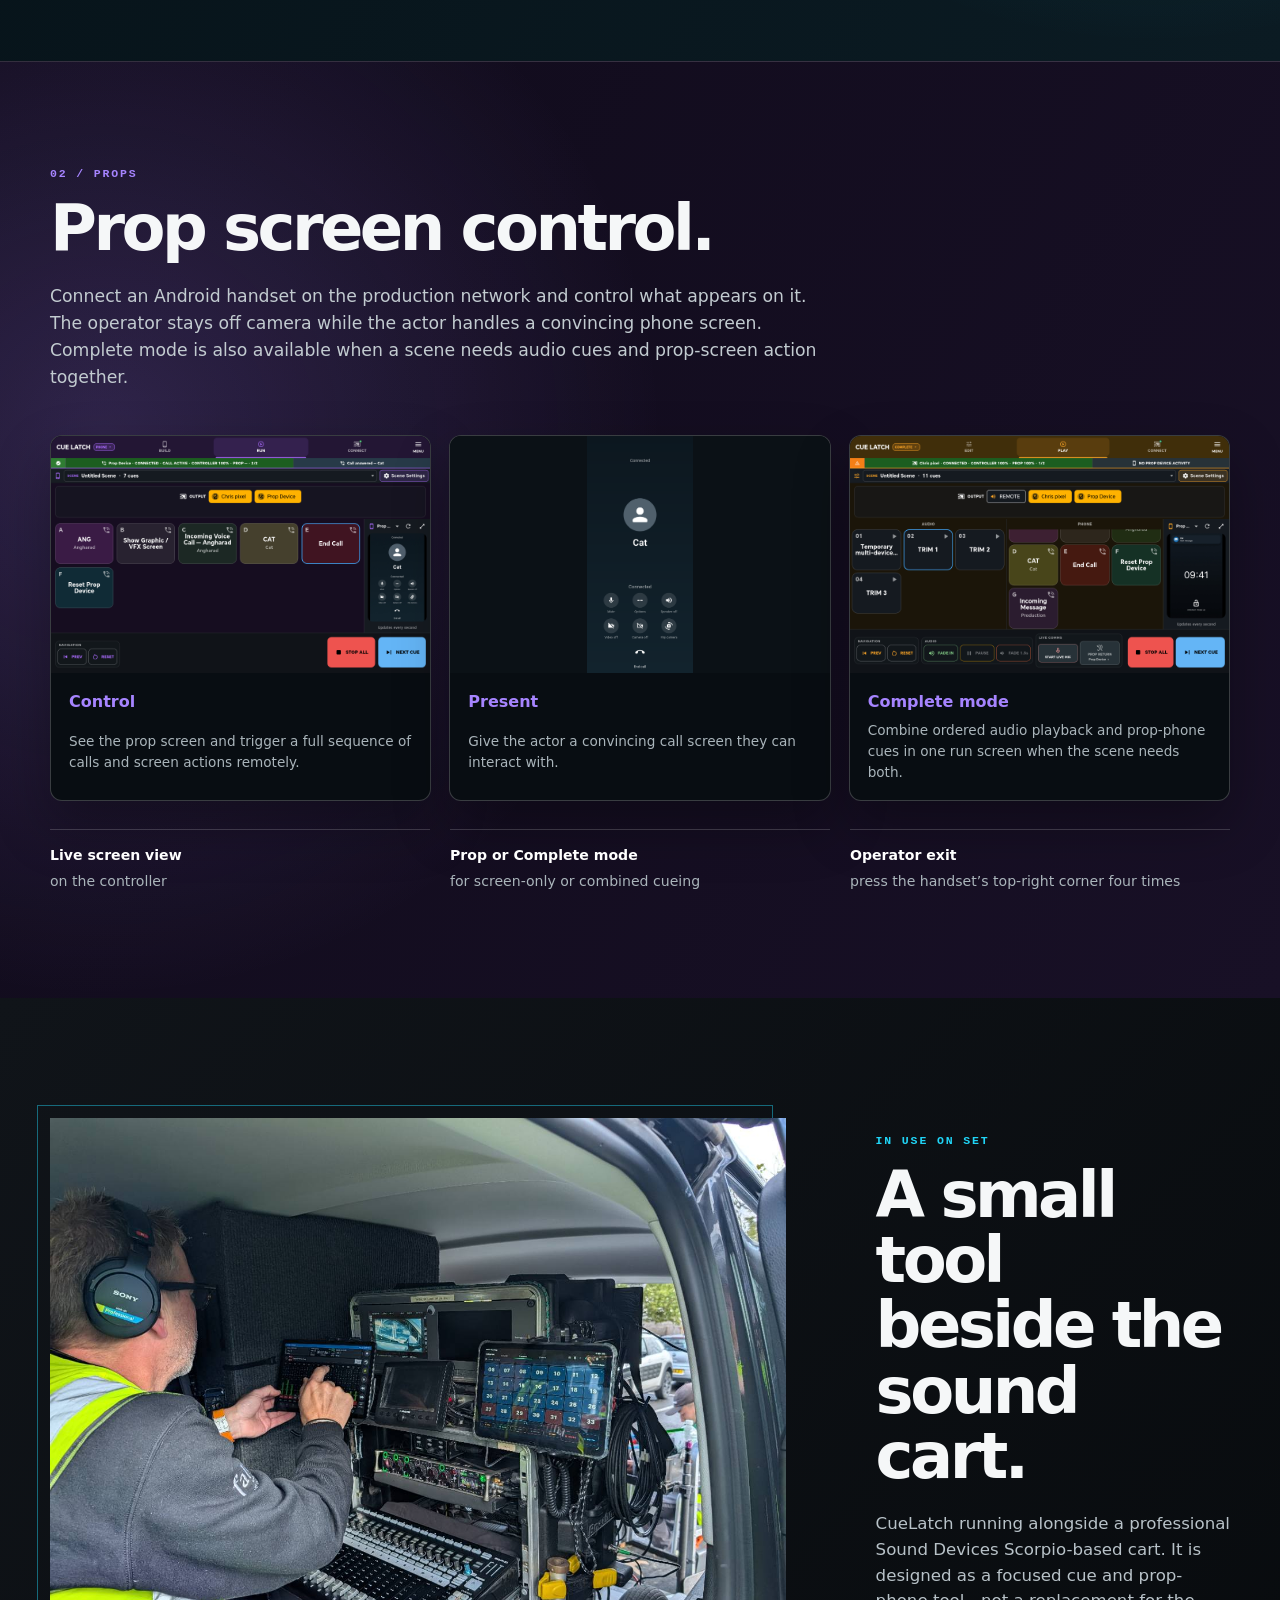
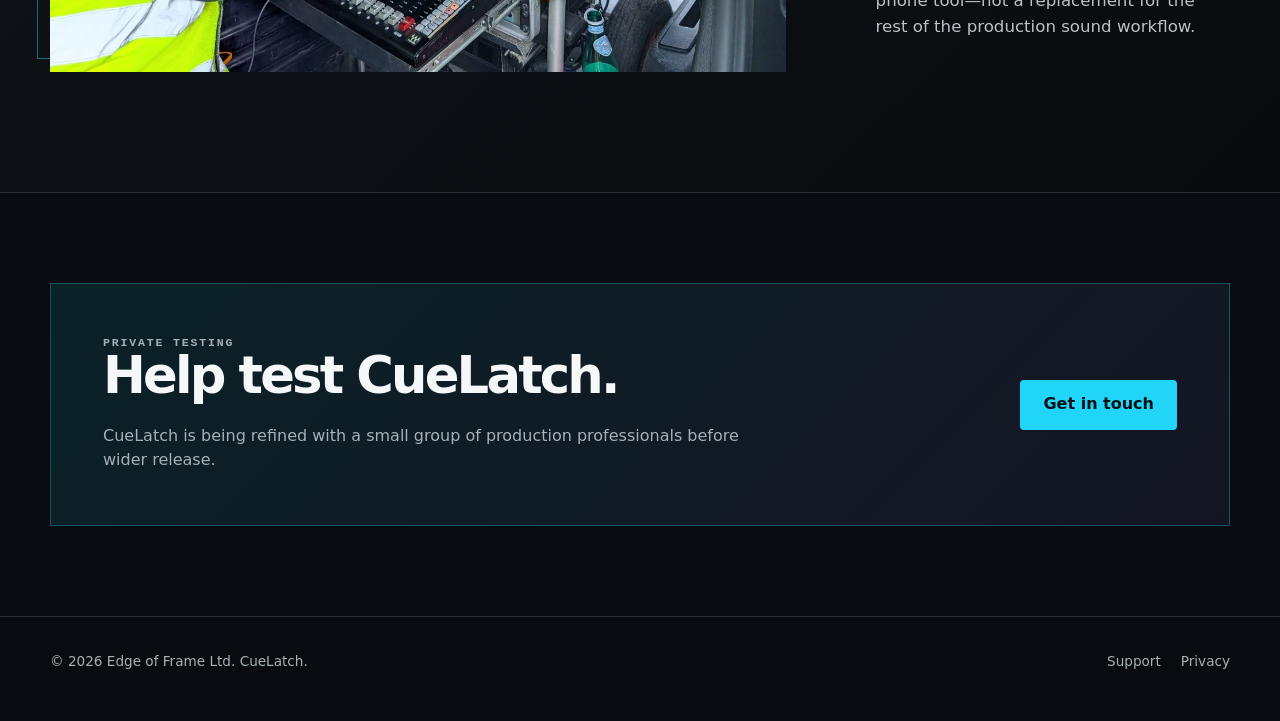
==== commit 44b214f8: "Show current prop and complete modes" ====
--- a/index.html
+++ b/index.html
@@ -5,16 +5,16 @@
   <meta name="viewport" content="width=device-width, initial-scale=1">
   <meta name="description" content="CueLatch is an audio cue playback and Android prop-screen control app for production sound teams.">
   <title>CueLatch — Audio cues and prop screens</title>
-  <link rel="stylesheet" href="styles.css?v=6">
+  <link rel="stylesheet" href="styles.css?v=7">
 </head>
 <body>
   <header><nav class="shell" aria-label="Primary navigation"><a class="brand" href="index.html" aria-label="CueLatch home"><span class="brand-mark">CL</span><span>CUE LATCH</span></a><div class="nav-links"><a href="#audio">Audio cues</a><a href="#props">Prop screens</a><a href="#on-set">On set</a><a href="support.html">Support</a></div></nav></header>
   <main>
     <section class="hero"><div class="shell hero-copy"><p class="eyebrow">Two practical workflows</p><h1>Play the cue.<br><em>Control the prop.</em></h1><p>CueLatch does two things: it plays ordered audio cues, and it controls believable screens on an Android prop handset.</p><div class="route-cards" aria-label="CueLatch workflows"><a class="route-card route-audio" href="#audio"><span>01</span><strong>Audio cue playback</strong><small>Prepare cues, order them, play them locally or through the prop handset earpiece.</small></a><a class="route-card route-props" href="#props"><span>02</span><strong>Prop screen control</strong><small>Trigger calls, messages and phone-screen action from off camera.</small></a></div></div></section>
 
-    <section class="workflow audio-workflow" id="audio"><div class="shell"><div class="workflow-heading"><p class="eyebrow">01 / AUDIO</p><h2>Audio cue playback.</h2><p>Cut cues from a recording, put them in scene order and trigger them when needed. Playback can stay on the controller or be sent through the connected prop handset’s earpiece.</p></div><div class="three-stage"><figure class="stage-card"><img src="assets/workflow-build.jpg" alt="CueLatch waveform and transcript editor with a populated audio scene"><figcaption><b>Prepare</b><span>Select the moment against the waveform and transcript.</span></figcaption></figure><figure class="stage-card"><img src="assets/workflow-order-play.jpg" alt="CueLatch audio cue buttons arranged in scene order"><figcaption><b>Play</b><span>Keep the scene’s labelled cues ready in one run screen.</span></figcaption></figure><figure class="stage-card device-stage"><div class="phone-sound" aria-label="Audio playing through a prop handset earpiece"><span class="wave wave-left"><i></i><i></i><i></i></span><span class="phone"><i class="earpiece"></i><b>PROP<br>HANDSET</b><i class="home"></i></span><span class="wave wave-right"><i></i><i></i><i></i></span></div><figcaption><b>Route</b><span>Play a voice cue privately through the prop handset earpiece.</span></figcaption></figure></div><div class="plain-features"><span><b>Waveform + transcript</b> for finding and trimming dialogue</span><span><b>Ordered cue buttons</b> for repeatable playback</span><span><b>Controller or handset</b> audio output</span></div></div></section>
+    <section class="workflow audio-workflow" id="audio"><div class="shell"><div class="workflow-heading"><p class="eyebrow">01 / AUDIO</p><h2>Audio cue playback.</h2><p>Cut cues from a recording, put them in scene order and trigger them when needed. Playback can stay on the controller or be sent through the connected prop handset’s earpiece.</p></div><div class="three-stage"><figure class="stage-card"><img src="assets/workflow-build.jpg" alt="CueLatch waveform and transcript editor with a populated audio scene"><figcaption><b>Prepare</b><span>Select the moment against the waveform and transcript.</span></figcaption></figure><figure class="stage-card"><img src="assets/workflow-order-play.jpg" alt="CueLatch audio cue buttons arranged in scene order"><figcaption><b>Play</b><span>Keep the scene’s labelled cues ready in one run screen.</span></figcaption></figure><figure class="stage-card device-stage"><div class="phone-sound" aria-label="A real CueLatch call screen playing audio through a prop handset earpiece"><span class="wave wave-left"><i></i><i></i><i></i></span><span class="phone-mockup"><img src="assets/prop-handset-cat.png" alt="Cat call connected on the CueLatch prop handset"></span><span class="wave wave-right"><i></i><i></i><i></i></span></div><figcaption><b>Route</b><span>Play a voice cue privately through the prop handset earpiece.</span></figcaption></figure></div><div class="plain-features"><span><b>Waveform + transcript</b> for finding and trimming dialogue</span><span><b>Ordered cue buttons</b> for repeatable playback</span><span><b>Controller or handset</b> audio output</span></div></div></section>
 
-    <section class="workflow props-workflow" id="props"><div class="shell"><div class="workflow-heading"><p class="eyebrow">02 / PROPS</p><h2>Prop screen control.</h2><p>Connect an Android handset on the production network and control what appears on it. The operator stays off camera while the actor handles a convincing phone screen.</p></div><div class="three-stage prop-stages"><figure class="stage-card"><img src="assets/phone-controller.png" alt="CueLatch prop controller with the connected handset screen visible"><figcaption><b>Control</b><span>See the prop screen and trigger the next action remotely.</span></figcaption></figure><figure class="stage-card portrait-card"><img src="assets/prop-device-home.png" alt="CueLatch simulated Android prop home screen"><figcaption><b>Present</b><span>Give the actor a familiar, believable phone interface.</span></figcaption></figure><figure class="stage-card portrait-card"><img src="assets/scene-07-handset-call.png" alt="Incoming call displayed on the Android prop handset"><figcaption><b>Trigger</b><span>Run calls, messages and screen events on cue.</span></figcaption></figure></div><div class="plain-features"><span><b>Live screen view</b> on the controller</span><span><b>Calls and messages</b> triggered out of shot</span><span><b>Operator exit</b> press the handset’s top-right corner four times</span></div></div></section>
+    <section class="workflow props-workflow" id="props"><div class="shell"><div class="workflow-heading"><p class="eyebrow">02 / PROPS</p><h2>Prop screen control.</h2><p>Connect an Android handset on the production network and control what appears on it. The operator stays off camera while the actor handles a convincing phone screen. Complete mode is also available when a scene needs audio cues and prop-screen action together.</p></div><div class="three-stage prop-stages"><figure class="stage-card"><img src="assets/prop-controller-cues.jpg" alt="CueLatch Prop mode with a populated cue screen and live Pixel prop preview"><figcaption><b>Control</b><span>See the prop screen and trigger a full sequence of calls and screen actions remotely.</span></figcaption></figure><figure class="stage-card portrait-card"><img src="assets/prop-handset-cat.png" alt="Cat call connected on the Pixel prop handset"><figcaption><b>Present</b><span>Give the actor a convincing call screen they can interact with.</span></figcaption></figure><figure class="stage-card"><img src="assets/complete-mode.jpg" alt="CueLatch Complete mode showing audio and phone cues together"><figcaption><b>Complete mode</b><span>Combine ordered audio playback and prop-phone cues in one run screen when the scene needs both.</span></figcaption></figure></div><div class="plain-features"><span><b>Live screen view</b> on the controller</span><span><b>Prop or Complete mode</b> for screen-only or combined cueing</span><span><b>Operator exit</b> press the handset’s top-right corner four times</span></div></div></section>
 
     <section class="on-set" id="on-set"><div class="shell on-set-grid"><figure class="set-photo"><img src="assets/on-set-scorpio.jpg" alt="CueLatch in use beside a Sound Devices Scorpio-based production sound cart"></figure><div class="set-copy"><p class="eyebrow">In use on set</p><h2>A small tool beside the sound cart.</h2><p>CueLatch running alongside a professional Sound Devices Scorpio-based cart. It is designed as a focused cue and prop-phone tool—not a replacement for the rest of the production sound workflow.</p></div></div></section>
     <section class="section"><div class="shell contact-panel"><div><p class="eyebrow">Private testing</p><h2>Help test CueLatch.</h2><p>CueLatch is being refined with a small group of production professionals before wider release.</p></div><a class="button" href="mailto:support@cuelatch.app">Get in touch</a></div></section>
--- a/styles.css
+++ b/styles.css
@@ -3,7 +3,7 @@
 header{position:sticky;top:0;z-index:30;border-bottom:1px solid var(--line);background:rgba(7,11,15,.88);backdrop-filter:blur(18px)}nav{min-height:70px;display:flex;align-items:center;justify-content:space-between;gap:24px}.brand{display:inline-flex;align-items:center;gap:11px;text-decoration:none;font-weight:900;letter-spacing:.075em}.brand-mark{display:grid;width:34px;height:34px;place-items:center;border:1px solid rgba(32,213,247,.55);border-radius:8px;background:rgba(32,213,247,.1);color:var(--cyan);font-size:.78rem;letter-spacing:-.08em}.nav-links{display:flex;gap:22px}.nav-links a{color:#aab4bb;text-decoration:none;font-size:.85rem;font-weight:700}.nav-links a:hover{color:#fff}
 .eyebrow{margin:0 0 16px;color:var(--cyan);font:900 .72rem ui-monospace,SFMono-Regular,Menlo,monospace;letter-spacing:.16em;text-transform:uppercase}h1,h2{margin-top:0;line-height:1.02}h1{margin-bottom:28px;font-size:clamp(3.8rem,8vw,7.5rem);letter-spacing:-.075em}h1 em{color:var(--violet);font-style:normal}h2{margin-bottom:22px;font-size:clamp(2.5rem,5vw,5rem);letter-spacing:-.055em}.button{display:inline-flex;align-items:center;min-height:50px;padding:0 22px;border:1px solid rgba(32,213,247,.55);border-radius:4px;background:var(--cyan);color:#021116;font-weight:900;text-decoration:none}
 .hero{padding:110px 0 88px;background:radial-gradient(circle at 85% 25%,rgba(166,132,255,.2),transparent 33rem),radial-gradient(circle at 8% 70%,rgba(32,213,247,.12),transparent 30rem),#080d12}.hero-copy>p:not(.eyebrow){max-width:720px;margin:0 0 42px;color:#c4cdd2;font-size:clamp(1.08rem,1.8vw,1.34rem)}.route-cards{display:grid;grid-template-columns:1fr 1fr;gap:16px}.route-card{position:relative;display:grid;grid-template-columns:44px 1fr;padding:24px;border:1px solid var(--line);border-radius:10px;background:rgba(255,255,255,.035);text-decoration:none}.route-card:after{position:absolute;right:0;bottom:0;left:0;height:4px;background:var(--cyan);content:""}.route-props:after{background:var(--violet)}.route-card>span{grid-row:1/3;color:#66737b;font:900 .72rem ui-monospace,monospace}.route-card strong{font-size:1.2rem}.route-card small{max-width:430px;margin-top:5px;color:var(--muted);font-size:.88rem}
-.workflow{padding:105px 0;border-top:1px solid var(--line)}.audio-workflow{background:radial-gradient(circle at 90% 35%,rgba(32,213,247,.2),transparent 35rem),linear-gradient(120deg,#061218,#0b1b23)}.props-workflow{background:radial-gradient(circle at 8% 40%,rgba(166,132,255,.2),transparent 35rem),linear-gradient(120deg,#100b1b,#181026)}.props-workflow .eyebrow{color:var(--violet)}.workflow-heading{max-width:840px;margin-bottom:45px}.workflow-heading>p:not(.eyebrow){max-width:770px;color:#c2cbd0;font-size:1.08rem}.three-stage{display:grid;grid-template-columns:repeat(3,minmax(0,1fr));gap:18px}.stage-card{display:flex;overflow:hidden;min-width:0;margin:0;flex-direction:column;border:1px solid rgba(255,255,255,.2);border-radius:12px;background:#080d12;box-shadow:0 24px 55px rgba(0,0,0,.3)}.stage-card img{display:block;width:100%;aspect-ratio:16/10;object-fit:cover;object-position:center}.stage-card figcaption{display:grid;gap:5px;padding:17px 18px;flex:1}.stage-card figcaption b{color:var(--cyan);font-size:1rem}.props-workflow .stage-card figcaption b{color:var(--violet)}.stage-card figcaption span{color:#aab5bb;font-size:.85rem}.portrait-card img{object-fit:contain;background:#0b1116}.device-stage{background:linear-gradient(145deg,#07141a,#101a21)}.phone-sound{display:flex;min-height:0;aspect-ratio:16/10;align-items:center;justify-content:center;gap:20px}.phone{position:relative;display:flex;width:28%;height:78%;align-items:center;justify-content:center;border:3px solid #dce5e9;border-radius:18px;color:#dce5e9;text-align:center;font:900 clamp(.55rem,1vw,.8rem) ui-monospace,monospace;letter-spacing:.08em}.phone .earpiece{position:absolute;top:8%;width:28%;height:3px;border-radius:3px;background:#dce5e9}.phone .home{position:absolute;bottom:6%;width:9px;height:9px;border:1px solid #dce5e9;border-radius:50%}.wave{display:flex;align-items:center;gap:6px}.wave i{display:block;width:3px;border-radius:3px;background:var(--cyan);box-shadow:0 0 12px rgba(32,213,247,.7)}.wave i:nth-child(1){height:28px}.wave i:nth-child(2){height:48px}.wave i:nth-child(3){height:72px}.wave-left{transform:scaleX(-1)}.plain-features{display:grid;grid-template-columns:repeat(3,1fr);gap:20px;margin-top:28px}.plain-features span{padding-top:15px;border-top:1px solid rgba(255,255,255,.17);color:#aab5bb;font-size:.88rem}.plain-features b{display:block;margin-bottom:4px;color:#fff}
+.workflow{padding:105px 0;border-top:1px solid var(--line)}.audio-workflow{background:radial-gradient(circle at 90% 35%,rgba(32,213,247,.2),transparent 35rem),linear-gradient(120deg,#061218,#0b1b23)}.props-workflow{background:radial-gradient(circle at 8% 40%,rgba(166,132,255,.2),transparent 35rem),linear-gradient(120deg,#100b1b,#181026)}.props-workflow .eyebrow{color:var(--violet)}.workflow-heading{max-width:840px;margin-bottom:45px}.workflow-heading>p:not(.eyebrow){max-width:770px;color:#c2cbd0;font-size:1.08rem}.three-stage{display:grid;grid-template-columns:repeat(3,minmax(0,1fr));gap:18px}.stage-card{display:flex;overflow:hidden;min-width:0;margin:0;flex-direction:column;border:1px solid rgba(255,255,255,.2);border-radius:12px;background:#080d12;box-shadow:0 24px 55px rgba(0,0,0,.3)}.stage-card img{display:block;width:100%;aspect-ratio:16/10;object-fit:cover;object-position:center}.stage-card figcaption{display:grid;gap:5px;padding:17px 18px;flex:1}.stage-card figcaption b{color:var(--cyan);font-size:1rem}.props-workflow .stage-card figcaption b{color:var(--violet)}.stage-card figcaption span{color:#aab5bb;font-size:.85rem}.portrait-card img{object-fit:contain;background:#0b1116}.device-stage{background:linear-gradient(145deg,#07141a,#101a21)}.phone-sound{display:flex;min-height:0;aspect-ratio:16/10;align-items:center;justify-content:center;gap:20px;padding:10px}.phone-mockup{display:block;overflow:hidden;width:27%;height:88%;border:4px solid #dce5e9;border-radius:18px;background:#071018;box-shadow:0 12px 30px rgba(0,0,0,.55)}.phone-mockup img{width:100%;height:100%;aspect-ratio:auto;object-fit:cover;object-position:center}.wave{display:flex;align-items:center;gap:6px}.wave i{display:block;width:3px;border-radius:3px;background:var(--cyan);box-shadow:0 0 12px rgba(32,213,247,.7)}.wave i:nth-child(1){height:28px}.wave i:nth-child(2){height:48px}.wave i:nth-child(3){height:72px}.wave-left{transform:scaleX(-1)}.plain-features{display:grid;grid-template-columns:repeat(3,1fr);gap:20px;margin-top:28px}.plain-features span{padding-top:15px;border-top:1px solid rgba(255,255,255,.17);color:#aab5bb;font-size:.88rem}.plain-features b{display:block;margin-bottom:4px;color:#fff}
 .on-set{padding:120px 0;background:linear-gradient(135deg,#101419,#080b0e)}.on-set-grid{display:grid;grid-template-columns:minmax(520px,1.35fr) minmax(300px,.65fr);align-items:center;gap:clamp(50px,7vw,95px)}.set-photo{position:relative;margin:0}.set-photo:before{position:absolute;z-index:1;inset:-13px 13px 13px -13px;border:1px solid rgba(32,213,247,.45);content:""}.set-photo img{position:relative;z-index:2;display:block;width:100%}.set-copy p:not(.eyebrow){color:#b8c2c8;font-size:1.04rem}
 .section{padding:90px 0;border-top:1px solid var(--line)}.contact-panel{display:flex;align-items:center;justify-content:space-between;gap:35px;padding:52px;border:1px solid rgba(32,213,247,.3);background:linear-gradient(135deg,rgba(32,213,247,.1),rgba(166,132,255,.08))}.contact-panel h2{font-size:clamp(2rem,4vw,3.4rem)}.contact-panel p{max-width:670px;margin:0;color:var(--muted)}
 .page{max-width:800px;padding:86px 0 110px}.page h1{font-size:clamp(2.8rem,7vw,5rem)}.page h2{margin-top:45px;font-size:1.6rem}.page p,.page li{color:#c0c9cf}.meta{margin-bottom:40px;color:var(--muted)}footer{padding:34px 0 45px;border-top:1px solid var(--line);color:var(--muted);font-size:.85rem}.footer-row{display:flex;justify-content:space-between;gap:24px}.footer-links{display:flex;gap:20px}.footer-links a{text-decoration:none}
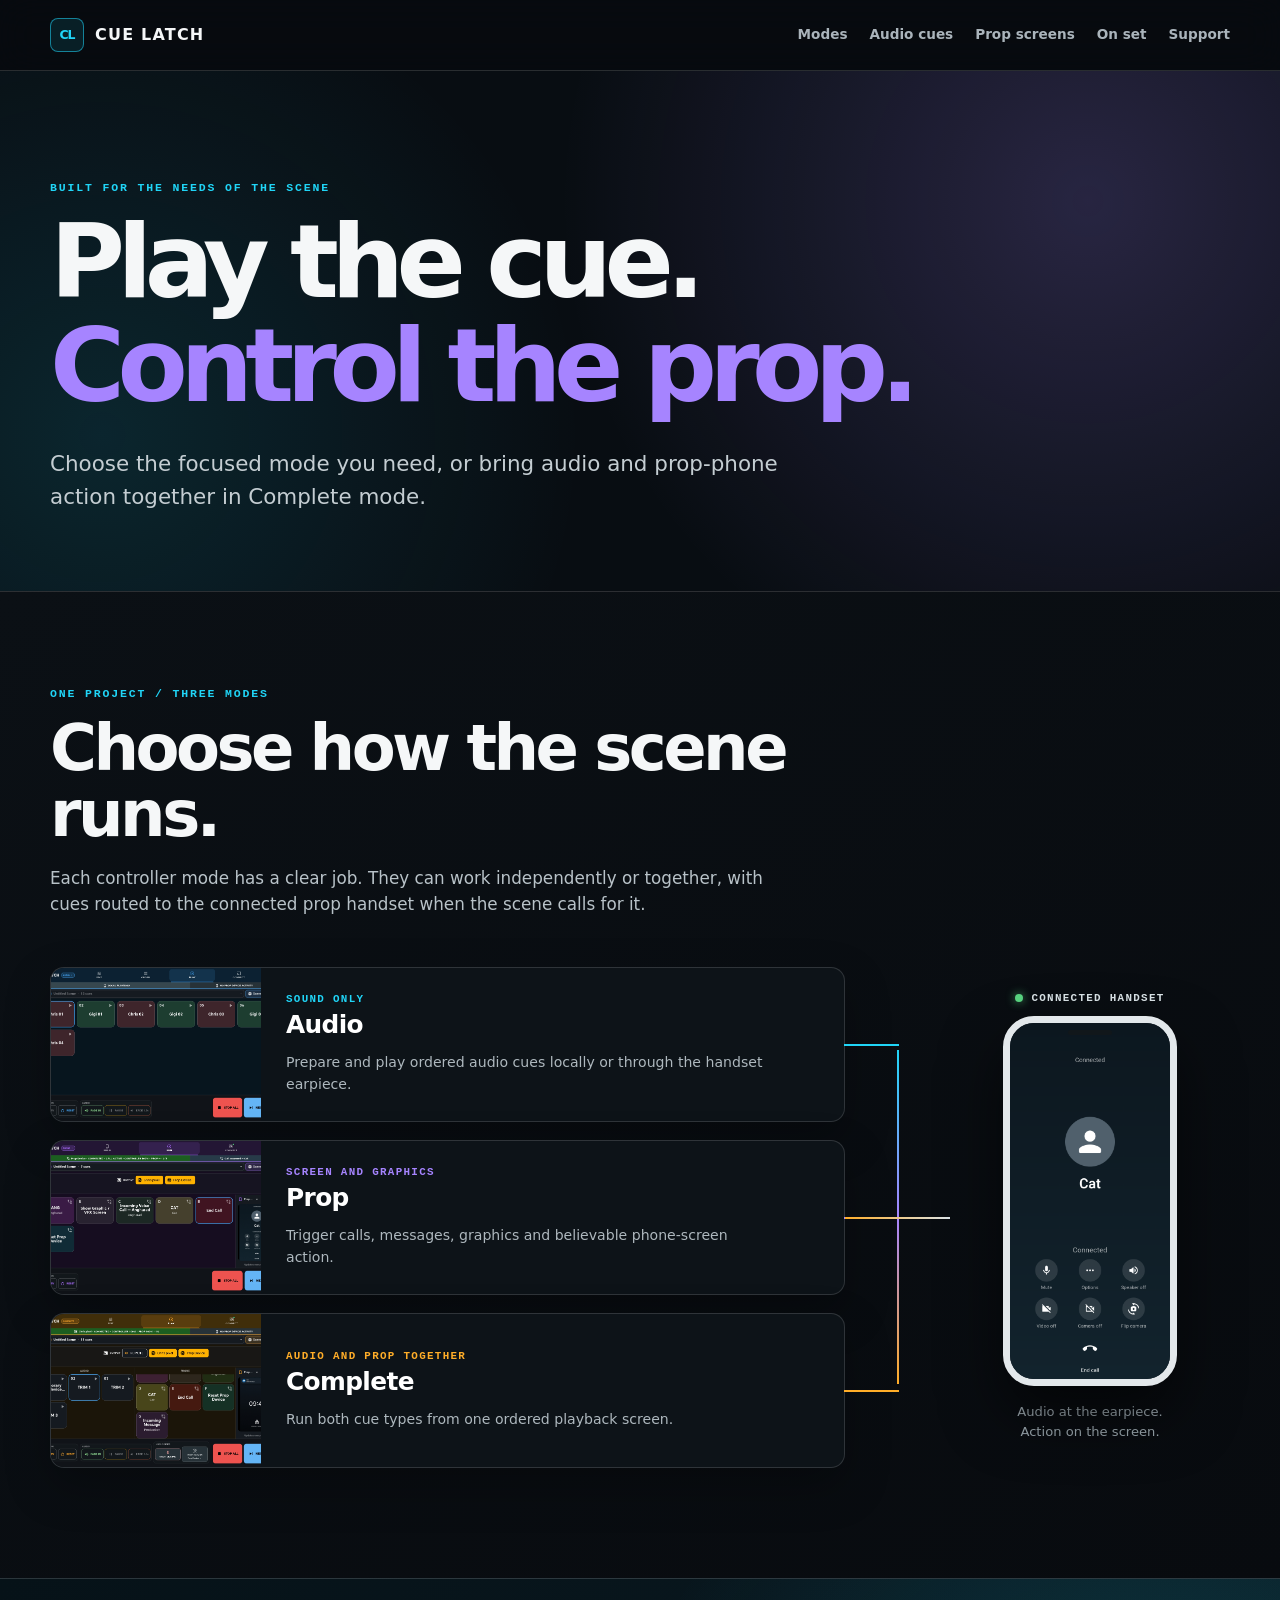
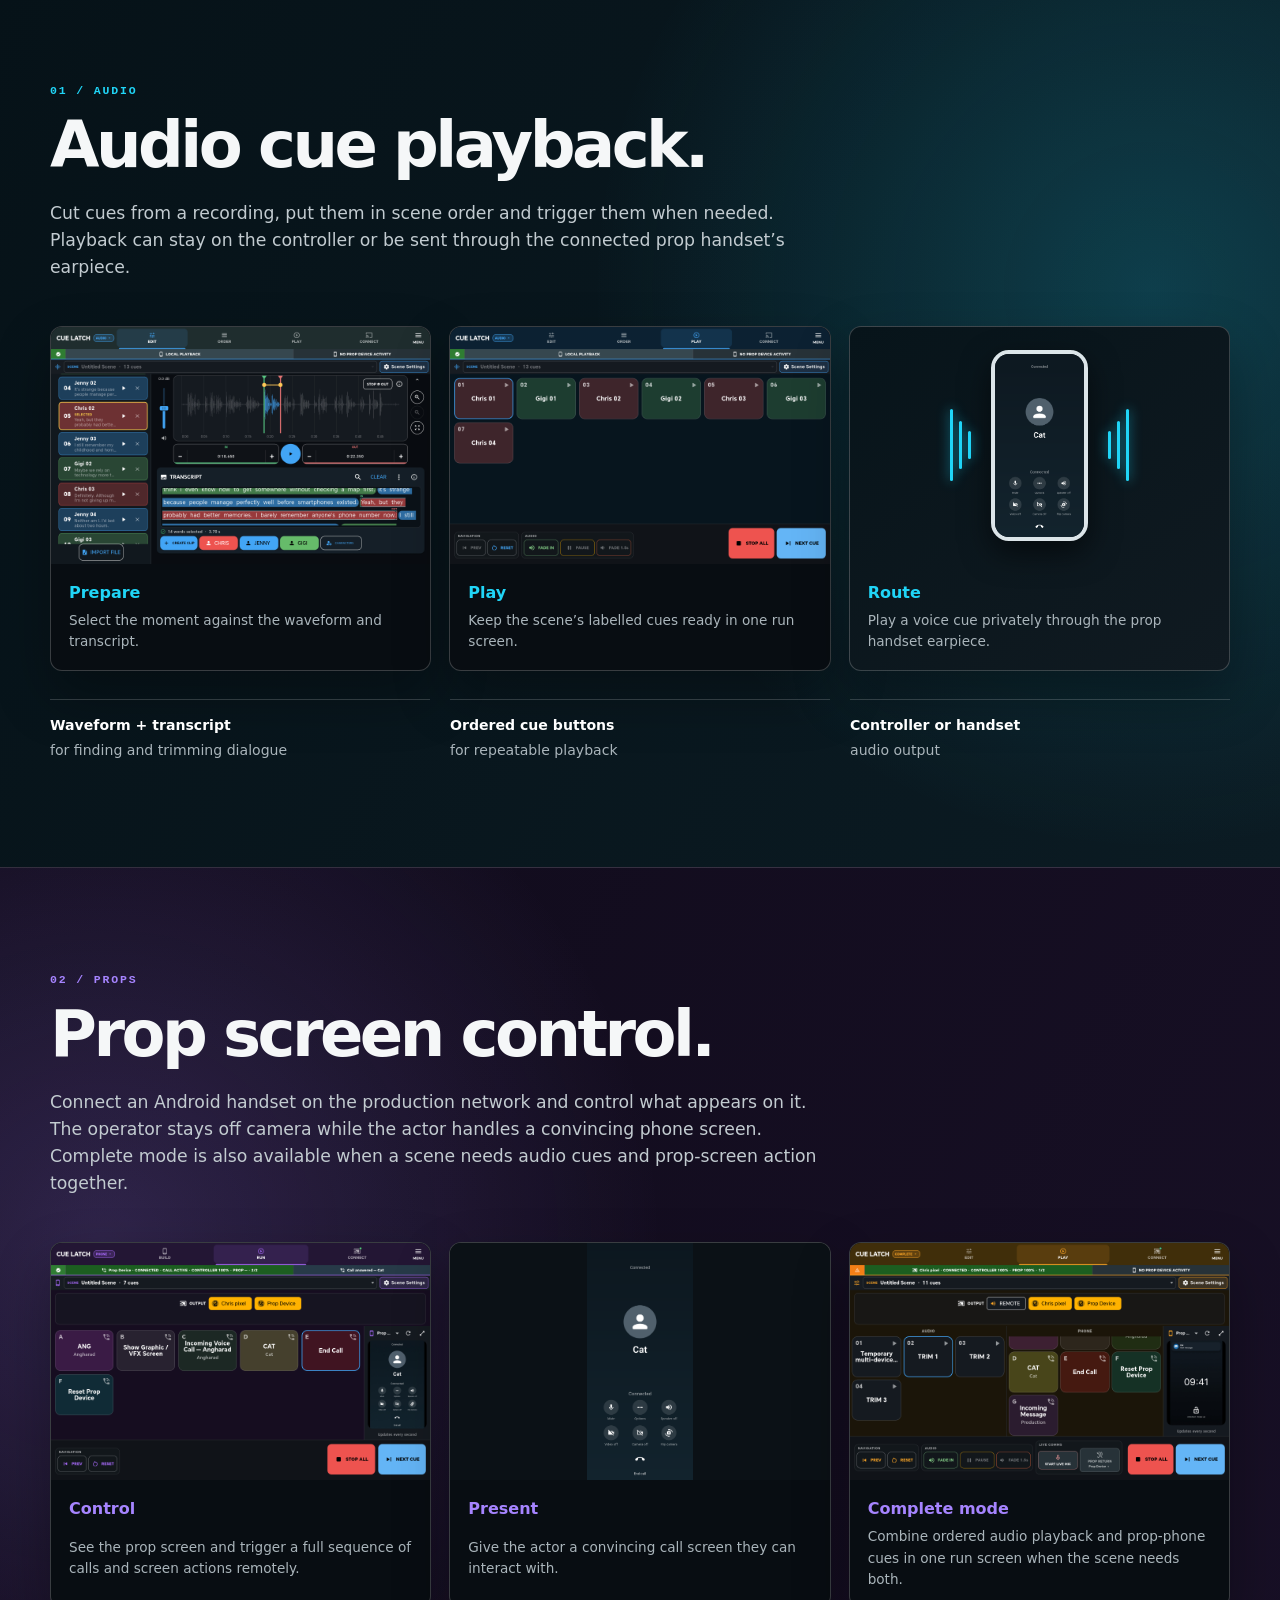
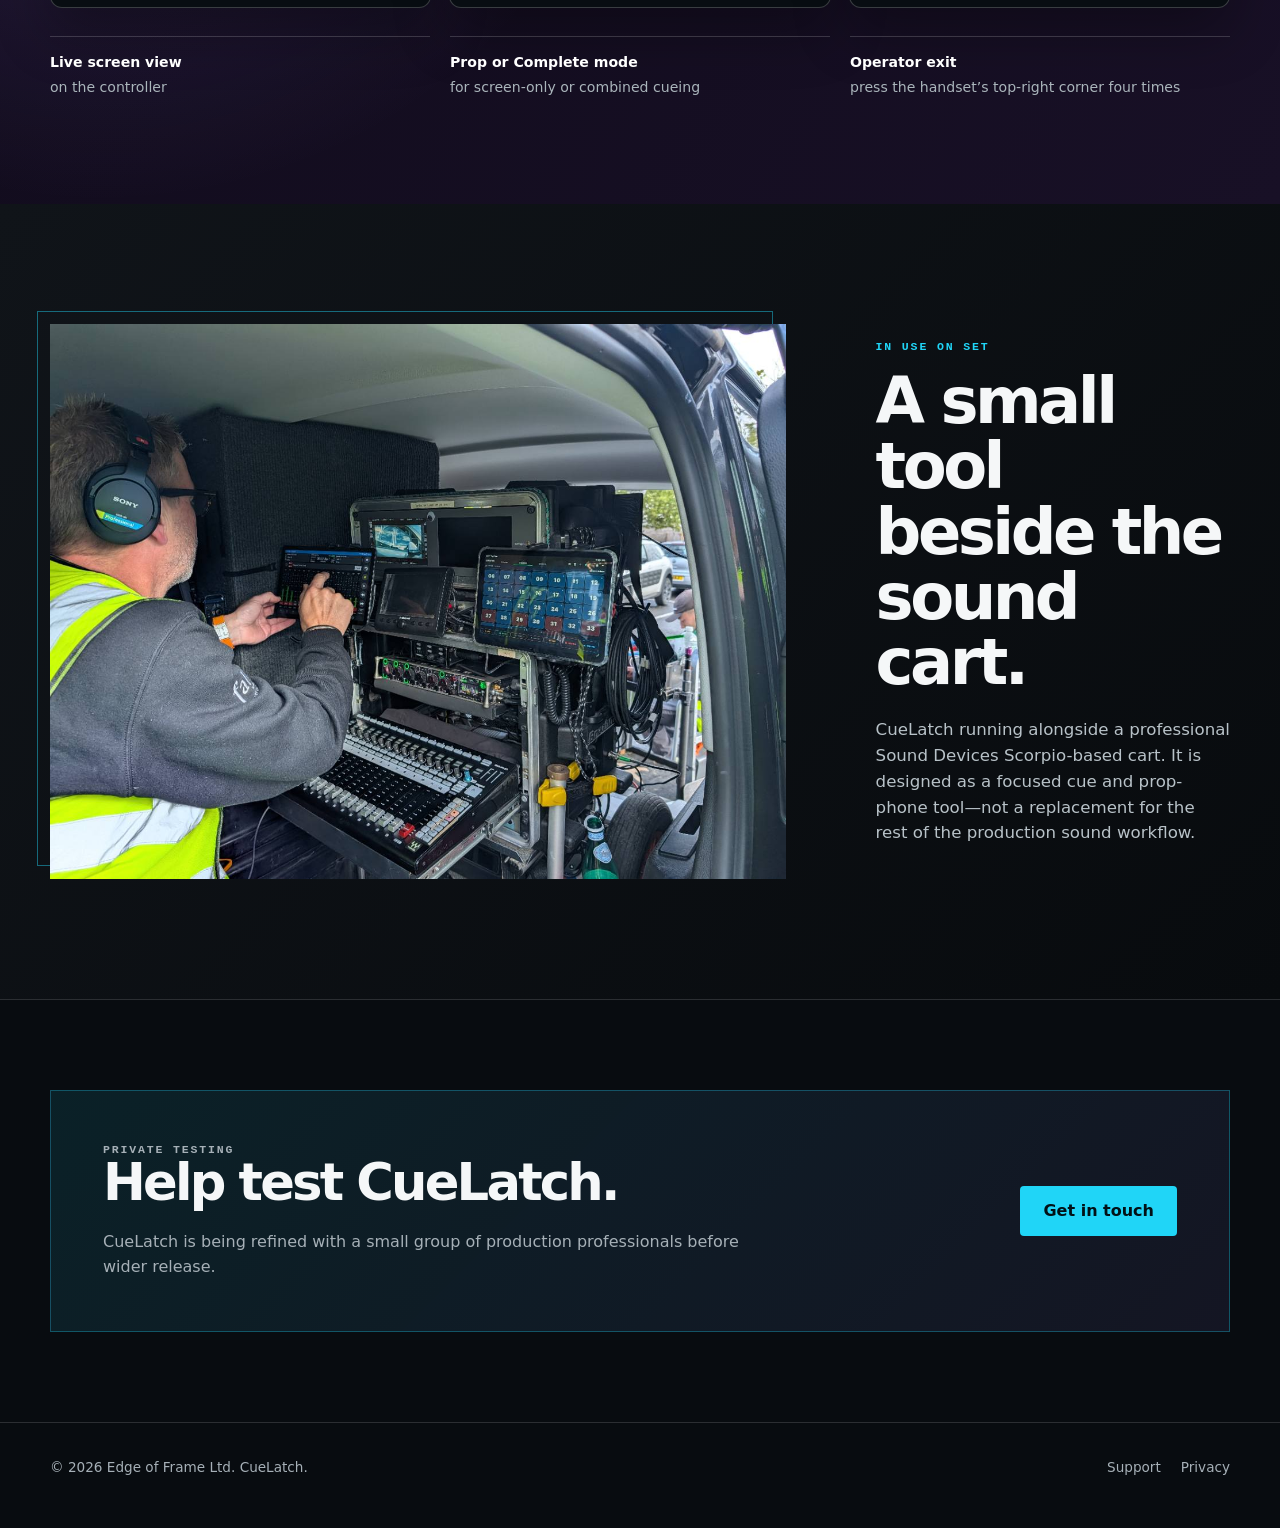
==== commit a90a3da1: "Organize site around three CueLatch modes" ====
--- a/index.html
+++ b/index.html
@@ -5,12 +5,14 @@
   <meta name="viewport" content="width=device-width, initial-scale=1">
   <meta name="description" content="CueLatch is an audio cue playback and Android prop-screen control app for production sound teams.">
   <title>CueLatch — Audio cues and prop screens</title>
-  <link rel="stylesheet" href="styles.css?v=7">
+  <link rel="stylesheet" href="styles.css?v=8">
 </head>
 <body>
-  <header><nav class="shell" aria-label="Primary navigation"><a class="brand" href="index.html" aria-label="CueLatch home"><span class="brand-mark">CL</span><span>CUE LATCH</span></a><div class="nav-links"><a href="#audio">Audio cues</a><a href="#props">Prop screens</a><a href="#on-set">On set</a><a href="support.html">Support</a></div></nav></header>
+  <header><nav class="shell" aria-label="Primary navigation"><a class="brand" href="index.html" aria-label="CueLatch home"><span class="brand-mark">CL</span><span>CUE LATCH</span></a><div class="nav-links"><a href="#modes">Modes</a><a href="#audio">Audio cues</a><a href="#props">Prop screens</a><a href="#on-set">On set</a><a href="support.html">Support</a></div></nav></header>
   <main>
-    <section class="hero"><div class="shell hero-copy"><p class="eyebrow">Two practical workflows</p><h1>Play the cue.<br><em>Control the prop.</em></h1><p>CueLatch does two things: it plays ordered audio cues, and it controls believable screens on an Android prop handset.</p><div class="route-cards" aria-label="CueLatch workflows"><a class="route-card route-audio" href="#audio"><span>01</span><strong>Audio cue playback</strong><small>Prepare cues, order them, play them locally or through the prop handset earpiece.</small></a><a class="route-card route-props" href="#props"><span>02</span><strong>Prop screen control</strong><small>Trigger calls, messages and phone-screen action from off camera.</small></a></div></div></section>
+    <section class="hero"><div class="shell hero-copy"><p class="eyebrow">Built for the needs of the scene</p><h1>Play the cue.<br><em>Control the prop.</em></h1><p>Choose the focused mode you need, or bring audio and prop-phone action together in Complete mode.</p></div></section>
+
+    <section class="mode-overview" id="modes"><div class="shell"><div class="mode-heading"><p class="eyebrow">One project / three modes</p><h2>Choose how the scene runs.</h2><p>Each controller mode has a clear job. They can work independently or together, with cues routed to the connected prop handset when the scene calls for it.</p></div><div class="mode-map" aria-label="Audio, Prop and Complete modes connecting to a prop handset"><div class="mode-lanes"><a class="mode-card mode-audio" href="#audio"><span class="mode-shot"><img src="assets/workflow-order-play.jpg" alt="Audio mode cue playback screen"></span><span class="mode-copy"><small>Sound only</small><strong>Audio</strong><em>Prepare and play ordered audio cues locally or through the handset earpiece.</em></span></a><a class="mode-card mode-prop" href="#props"><span class="mode-shot"><img src="assets/prop-controller-cues.jpg" alt="Prop mode cue control screen"></span><span class="mode-copy"><small>Screen and graphics</small><strong>Prop</strong><em>Trigger calls, messages, graphics and believable phone-screen action.</em></span></a><a class="mode-card mode-complete" href="#props"><span class="mode-shot"><img src="assets/complete-mode.jpg" alt="Complete mode combining audio and prop cues"></span><span class="mode-copy"><small>Audio and prop together</small><strong>Complete</strong><em>Run both cue types from one ordered playback screen.</em></span></a></div><figure class="mode-handset"><div class="handset-label"><span></span>Connected handset</div><div class="handset-shell"><img src="assets/prop-handset-cat.png" alt="Cat call active on the connected prop handset"></div><figcaption>Audio at the earpiece.<br>Action on the screen.</figcaption></figure></div></div></section>
 
     <section class="workflow audio-workflow" id="audio"><div class="shell"><div class="workflow-heading"><p class="eyebrow">01 / AUDIO</p><h2>Audio cue playback.</h2><p>Cut cues from a recording, put them in scene order and trigger them when needed. Playback can stay on the controller or be sent through the connected prop handset’s earpiece.</p></div><div class="three-stage"><figure class="stage-card"><img src="assets/workflow-build.jpg" alt="CueLatch waveform and transcript editor with a populated audio scene"><figcaption><b>Prepare</b><span>Select the moment against the waveform and transcript.</span></figcaption></figure><figure class="stage-card"><img src="assets/workflow-order-play.jpg" alt="CueLatch audio cue buttons arranged in scene order"><figcaption><b>Play</b><span>Keep the scene’s labelled cues ready in one run screen.</span></figcaption></figure><figure class="stage-card device-stage"><div class="phone-sound" aria-label="A real CueLatch call screen playing audio through a prop handset earpiece"><span class="wave wave-left"><i></i><i></i><i></i></span><span class="phone-mockup"><img src="assets/prop-handset-cat.png" alt="Cat call connected on the CueLatch prop handset"></span><span class="wave wave-right"><i></i><i></i><i></i></span></div><figcaption><b>Route</b><span>Play a voice cue privately through the prop handset earpiece.</span></figcaption></figure></div><div class="plain-features"><span><b>Waveform + transcript</b> for finding and trimming dialogue</span><span><b>Ordered cue buttons</b> for repeatable playback</span><span><b>Controller or handset</b> audio output</span></div></div></section>
 
--- a/styles.css
+++ b/styles.css
@@ -1,12 +1,13 @@
-:root{color-scheme:dark;--ink:#f5f7f8;--muted:#a6b0b7;--page:#080c10;--line:rgba(255,255,255,.14);--cyan:#20d5f7;--violet:#a684ff}
+:root{color-scheme:dark;--ink:#f5f7f8;--muted:#a6b0b7;--page:#080c10;--line:rgba(255,255,255,.14);--cyan:#20d5f7;--violet:#a684ff;--orange:#ffad28}
 *{box-sizing:border-box}html{scroll-behavior:smooth}body{margin:0;min-width:320px;background:var(--page);color:var(--ink);font-family:Inter,ui-sans-serif,system-ui,-apple-system,BlinkMacSystemFont,"Segoe UI",sans-serif;line-height:1.55}a{color:inherit}.shell{width:min(1180px,calc(100% - 48px));margin:0 auto}main{overflow:hidden}
 header{position:sticky;top:0;z-index:30;border-bottom:1px solid var(--line);background:rgba(7,11,15,.88);backdrop-filter:blur(18px)}nav{min-height:70px;display:flex;align-items:center;justify-content:space-between;gap:24px}.brand{display:inline-flex;align-items:center;gap:11px;text-decoration:none;font-weight:900;letter-spacing:.075em}.brand-mark{display:grid;width:34px;height:34px;place-items:center;border:1px solid rgba(32,213,247,.55);border-radius:8px;background:rgba(32,213,247,.1);color:var(--cyan);font-size:.78rem;letter-spacing:-.08em}.nav-links{display:flex;gap:22px}.nav-links a{color:#aab4bb;text-decoration:none;font-size:.85rem;font-weight:700}.nav-links a:hover{color:#fff}
 .eyebrow{margin:0 0 16px;color:var(--cyan);font:900 .72rem ui-monospace,SFMono-Regular,Menlo,monospace;letter-spacing:.16em;text-transform:uppercase}h1,h2{margin-top:0;line-height:1.02}h1{margin-bottom:28px;font-size:clamp(3.8rem,8vw,7.5rem);letter-spacing:-.075em}h1 em{color:var(--violet);font-style:normal}h2{margin-bottom:22px;font-size:clamp(2.5rem,5vw,5rem);letter-spacing:-.055em}.button{display:inline-flex;align-items:center;min-height:50px;padding:0 22px;border:1px solid rgba(32,213,247,.55);border-radius:4px;background:var(--cyan);color:#021116;font-weight:900;text-decoration:none}
-.hero{padding:110px 0 88px;background:radial-gradient(circle at 85% 25%,rgba(166,132,255,.2),transparent 33rem),radial-gradient(circle at 8% 70%,rgba(32,213,247,.12),transparent 30rem),#080d12}.hero-copy>p:not(.eyebrow){max-width:720px;margin:0 0 42px;color:#c4cdd2;font-size:clamp(1.08rem,1.8vw,1.34rem)}.route-cards{display:grid;grid-template-columns:1fr 1fr;gap:16px}.route-card{position:relative;display:grid;grid-template-columns:44px 1fr;padding:24px;border:1px solid var(--line);border-radius:10px;background:rgba(255,255,255,.035);text-decoration:none}.route-card:after{position:absolute;right:0;bottom:0;left:0;height:4px;background:var(--cyan);content:""}.route-props:after{background:var(--violet)}.route-card>span{grid-row:1/3;color:#66737b;font:900 .72rem ui-monospace,monospace}.route-card strong{font-size:1.2rem}.route-card small{max-width:430px;margin-top:5px;color:var(--muted);font-size:.88rem}
+.hero{padding:110px 0 78px;background:radial-gradient(circle at 85% 25%,rgba(166,132,255,.2),transparent 33rem),radial-gradient(circle at 8% 70%,rgba(32,213,247,.12),transparent 30rem),#080d12}.hero-copy>p:not(.eyebrow){max-width:760px;margin:0;color:#c4cdd2;font-size:clamp(1.08rem,1.8vw,1.34rem)}
+.mode-overview{padding:95px 0 110px;border-top:1px solid var(--line);background:linear-gradient(145deg,#0b1015,#080b0f)}.mode-heading{max-width:800px;margin-bottom:50px}.mode-heading h2{margin-bottom:18px}.mode-heading>p:not(.eyebrow){max-width:730px;margin:0;color:#b8c2c8;font-size:1.05rem}.mode-map{display:grid;grid-template-columns:minmax(0,1fr) 280px;align-items:stretch;gap:105px}.mode-lanes{position:relative;display:grid;gap:18px}.mode-lanes:after{position:absolute;top:16.66%;right:-54px;bottom:16.66%;width:2px;background:linear-gradient(var(--cyan),var(--violet),var(--orange));content:""}.mode-card{position:relative;display:grid;overflow:visible;grid-template-columns:210px 1fr;min-height:155px;border:1px solid var(--line);border-radius:14px;background:#0d1318;color:#fff;text-decoration:none;box-shadow:0 18px 45px rgba(0,0,0,.26);transition:transform .18s ease,border-color .18s ease}.mode-card:hover{transform:translateY(-3px)}.mode-card:after{position:absolute;top:50%;right:-55px;width:55px;height:2px;background:currentColor;content:""}.mode-shot{overflow:hidden;border-radius:13px 0 0 13px;background:#071018}.mode-shot img{display:block;width:100%;height:100%;object-fit:cover}.mode-copy{display:flex;min-width:0;padding:22px 25px;flex-direction:column;justify-content:center}.mode-copy small{order:1;margin-bottom:1px;color:currentColor;font:900 .68rem ui-monospace,SFMono-Regular,Menlo,monospace;letter-spacing:.12em;text-transform:uppercase}.mode-copy strong{order:2;margin-bottom:7px;color:#fff;font-size:1.55rem;letter-spacing:-.025em}.mode-copy em{order:3;max-width:480px;color:#aeb8be;font-size:.88rem;font-style:normal}.mode-audio{color:var(--cyan)}.mode-audio:hover{border-color:rgba(32,213,247,.65)}.mode-prop{color:var(--violet)}.mode-prop:hover{border-color:rgba(166,132,255,.65)}.mode-complete{color:var(--orange)}.mode-complete:hover{border-color:rgba(255,173,40,.65)}.mode-handset{position:relative;display:flex;margin:0;align-items:center;flex-direction:column;justify-content:center}.mode-handset:before{position:absolute;top:50%;left:-105px;width:105px;height:2px;background:linear-gradient(90deg,var(--orange),#dce5e9);content:""}.handset-label{display:flex;margin-bottom:12px;align-items:center;gap:8px;color:#dce5e9;font:900 .68rem ui-monospace,SFMono-Regular,Menlo,monospace;letter-spacing:.12em;text-transform:uppercase}.handset-label span{width:8px;height:8px;border-radius:50%;background:#59d581;box-shadow:0 0 10px rgba(89,213,129,.75)}.handset-shell{position:relative;overflow:hidden;width:174px;height:370px;border:7px solid #e3e8eb;border-radius:31px;background:#071018;box-shadow:0 28px 60px rgba(0,0,0,.55)}.handset-shell:before{position:absolute;z-index:2;top:7px;left:50%;width:44px;height:5px;border-radius:5px;background:#11171b;content:"";transform:translateX(-50%)}.handset-shell img{display:block;width:100%;height:100%;object-fit:cover}.mode-handset figcaption{margin-top:16px;color:#9ca8af;text-align:center;font-size:.82rem}
 .workflow{padding:105px 0;border-top:1px solid var(--line)}.audio-workflow{background:radial-gradient(circle at 90% 35%,rgba(32,213,247,.2),transparent 35rem),linear-gradient(120deg,#061218,#0b1b23)}.props-workflow{background:radial-gradient(circle at 8% 40%,rgba(166,132,255,.2),transparent 35rem),linear-gradient(120deg,#100b1b,#181026)}.props-workflow .eyebrow{color:var(--violet)}.workflow-heading{max-width:840px;margin-bottom:45px}.workflow-heading>p:not(.eyebrow){max-width:770px;color:#c2cbd0;font-size:1.08rem}.three-stage{display:grid;grid-template-columns:repeat(3,minmax(0,1fr));gap:18px}.stage-card{display:flex;overflow:hidden;min-width:0;margin:0;flex-direction:column;border:1px solid rgba(255,255,255,.2);border-radius:12px;background:#080d12;box-shadow:0 24px 55px rgba(0,0,0,.3)}.stage-card img{display:block;width:100%;aspect-ratio:16/10;object-fit:cover;object-position:center}.stage-card figcaption{display:grid;gap:5px;padding:17px 18px;flex:1}.stage-card figcaption b{color:var(--cyan);font-size:1rem}.props-workflow .stage-card figcaption b{color:var(--violet)}.stage-card figcaption span{color:#aab5bb;font-size:.85rem}.portrait-card img{object-fit:contain;background:#0b1116}.device-stage{background:linear-gradient(145deg,#07141a,#101a21)}.phone-sound{display:flex;min-height:0;aspect-ratio:16/10;align-items:center;justify-content:center;gap:20px;padding:10px}.phone-mockup{display:block;overflow:hidden;width:27%;height:88%;border:4px solid #dce5e9;border-radius:18px;background:#071018;box-shadow:0 12px 30px rgba(0,0,0,.55)}.phone-mockup img{width:100%;height:100%;aspect-ratio:auto;object-fit:cover;object-position:center}.wave{display:flex;align-items:center;gap:6px}.wave i{display:block;width:3px;border-radius:3px;background:var(--cyan);box-shadow:0 0 12px rgba(32,213,247,.7)}.wave i:nth-child(1){height:28px}.wave i:nth-child(2){height:48px}.wave i:nth-child(3){height:72px}.wave-left{transform:scaleX(-1)}.plain-features{display:grid;grid-template-columns:repeat(3,1fr);gap:20px;margin-top:28px}.plain-features span{padding-top:15px;border-top:1px solid rgba(255,255,255,.17);color:#aab5bb;font-size:.88rem}.plain-features b{display:block;margin-bottom:4px;color:#fff}
 .on-set{padding:120px 0;background:linear-gradient(135deg,#101419,#080b0e)}.on-set-grid{display:grid;grid-template-columns:minmax(520px,1.35fr) minmax(300px,.65fr);align-items:center;gap:clamp(50px,7vw,95px)}.set-photo{position:relative;margin:0}.set-photo:before{position:absolute;z-index:1;inset:-13px 13px 13px -13px;border:1px solid rgba(32,213,247,.45);content:""}.set-photo img{position:relative;z-index:2;display:block;width:100%}.set-copy p:not(.eyebrow){color:#b8c2c8;font-size:1.04rem}
 .section{padding:90px 0;border-top:1px solid var(--line)}.contact-panel{display:flex;align-items:center;justify-content:space-between;gap:35px;padding:52px;border:1px solid rgba(32,213,247,.3);background:linear-gradient(135deg,rgba(32,213,247,.1),rgba(166,132,255,.08))}.contact-panel h2{font-size:clamp(2rem,4vw,3.4rem)}.contact-panel p{max-width:670px;margin:0;color:var(--muted)}
 .page{max-width:800px;padding:86px 0 110px}.page h1{font-size:clamp(2.8rem,7vw,5rem)}.page h2{margin-top:45px;font-size:1.6rem}.page p,.page li{color:#c0c9cf}.meta{margin-bottom:40px;color:var(--muted)}footer{padding:34px 0 45px;border-top:1px solid var(--line);color:var(--muted);font-size:.85rem}.footer-row{display:flex;justify-content:space-between;gap:24px}.footer-links{display:flex;gap:20px}.footer-links a{text-decoration:none}
-@media(max-width:900px){.shell{width:min(100% - 30px,1180px)}.three-stage{grid-template-columns:1fr 1fr}.device-stage{grid-column:1/-1}.phone-sound{max-height:390px}.on-set-grid{grid-template-columns:1fr}.workflow{padding:78px 0}.plain-features{grid-template-columns:1fr}.nav-links a:nth-child(-n+3){display:none}}
-@media(max-width:650px){h1{font-size:3.65rem}.route-cards,.three-stage{grid-template-columns:1fr}.device-stage{grid-column:auto}.stage-card img{aspect-ratio:16/11}.plain-features{gap:10px}.contact-panel,.footer-row{align-items:flex-start;flex-direction:column}.on-set{padding:80px 0}}
+@media(max-width:900px){.shell{width:min(100% - 30px,1180px)}.mode-map{grid-template-columns:minmax(0,1fr) 220px;gap:70px}.mode-card{grid-template-columns:155px 1fr}.mode-card:after{right:-36px;width:36px}.mode-lanes:after{right:-36px}.mode-handset:before{left:-70px;width:70px}.handset-shell{width:148px;height:316px}.three-stage{grid-template-columns:1fr 1fr}.device-stage{grid-column:1/-1}.phone-sound{max-height:390px}.on-set-grid{grid-template-columns:1fr}.workflow{padding:78px 0}.plain-features{grid-template-columns:1fr}.nav-links a:nth-child(-n+3){display:none}}
+@media(max-width:650px){h1{font-size:3.65rem}.mode-overview{padding:72px 0 82px}.mode-map{grid-template-columns:1fr;gap:62px}.mode-lanes{gap:13px}.mode-lanes:after{display:none}.mode-card{grid-template-columns:118px 1fr;min-height:132px}.mode-card:after{top:auto;right:50%;bottom:-14px;width:2px;height:14px}.mode-shot img{object-position:center}.mode-copy{padding:17px 18px}.mode-copy strong{font-size:1.3rem}.mode-copy em{font-size:.8rem}.mode-handset:before{top:-48px;left:50%;width:2px;height:48px;background:linear-gradient(var(--orange),#dce5e9)}.handset-shell{width:170px;height:360px}.three-stage{grid-template-columns:1fr}.device-stage{grid-column:auto}.stage-card img{aspect-ratio:16/11}.plain-features{gap:10px}.contact-panel,.footer-row{align-items:flex-start;flex-direction:column}.on-set{padding:80px 0}}
 @media(prefers-reduced-motion:reduce){html{scroll-behavior:auto}}
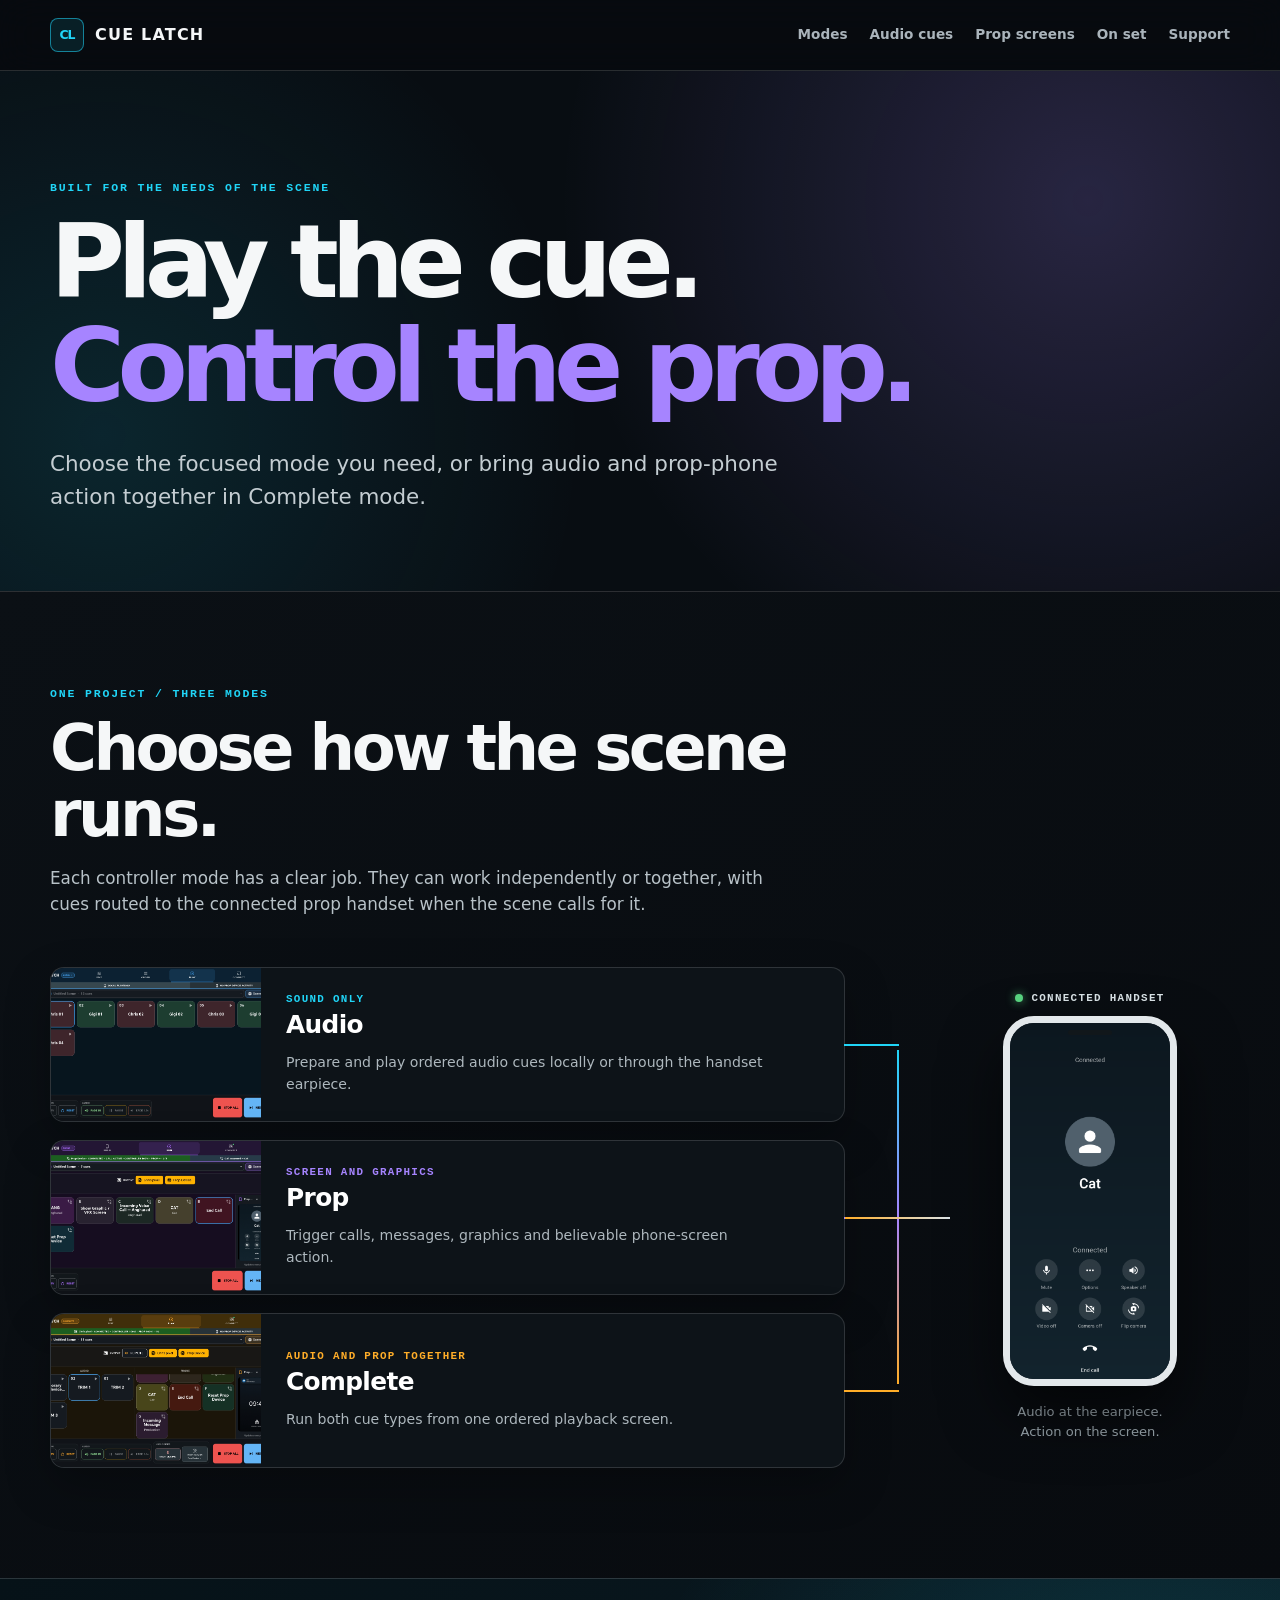
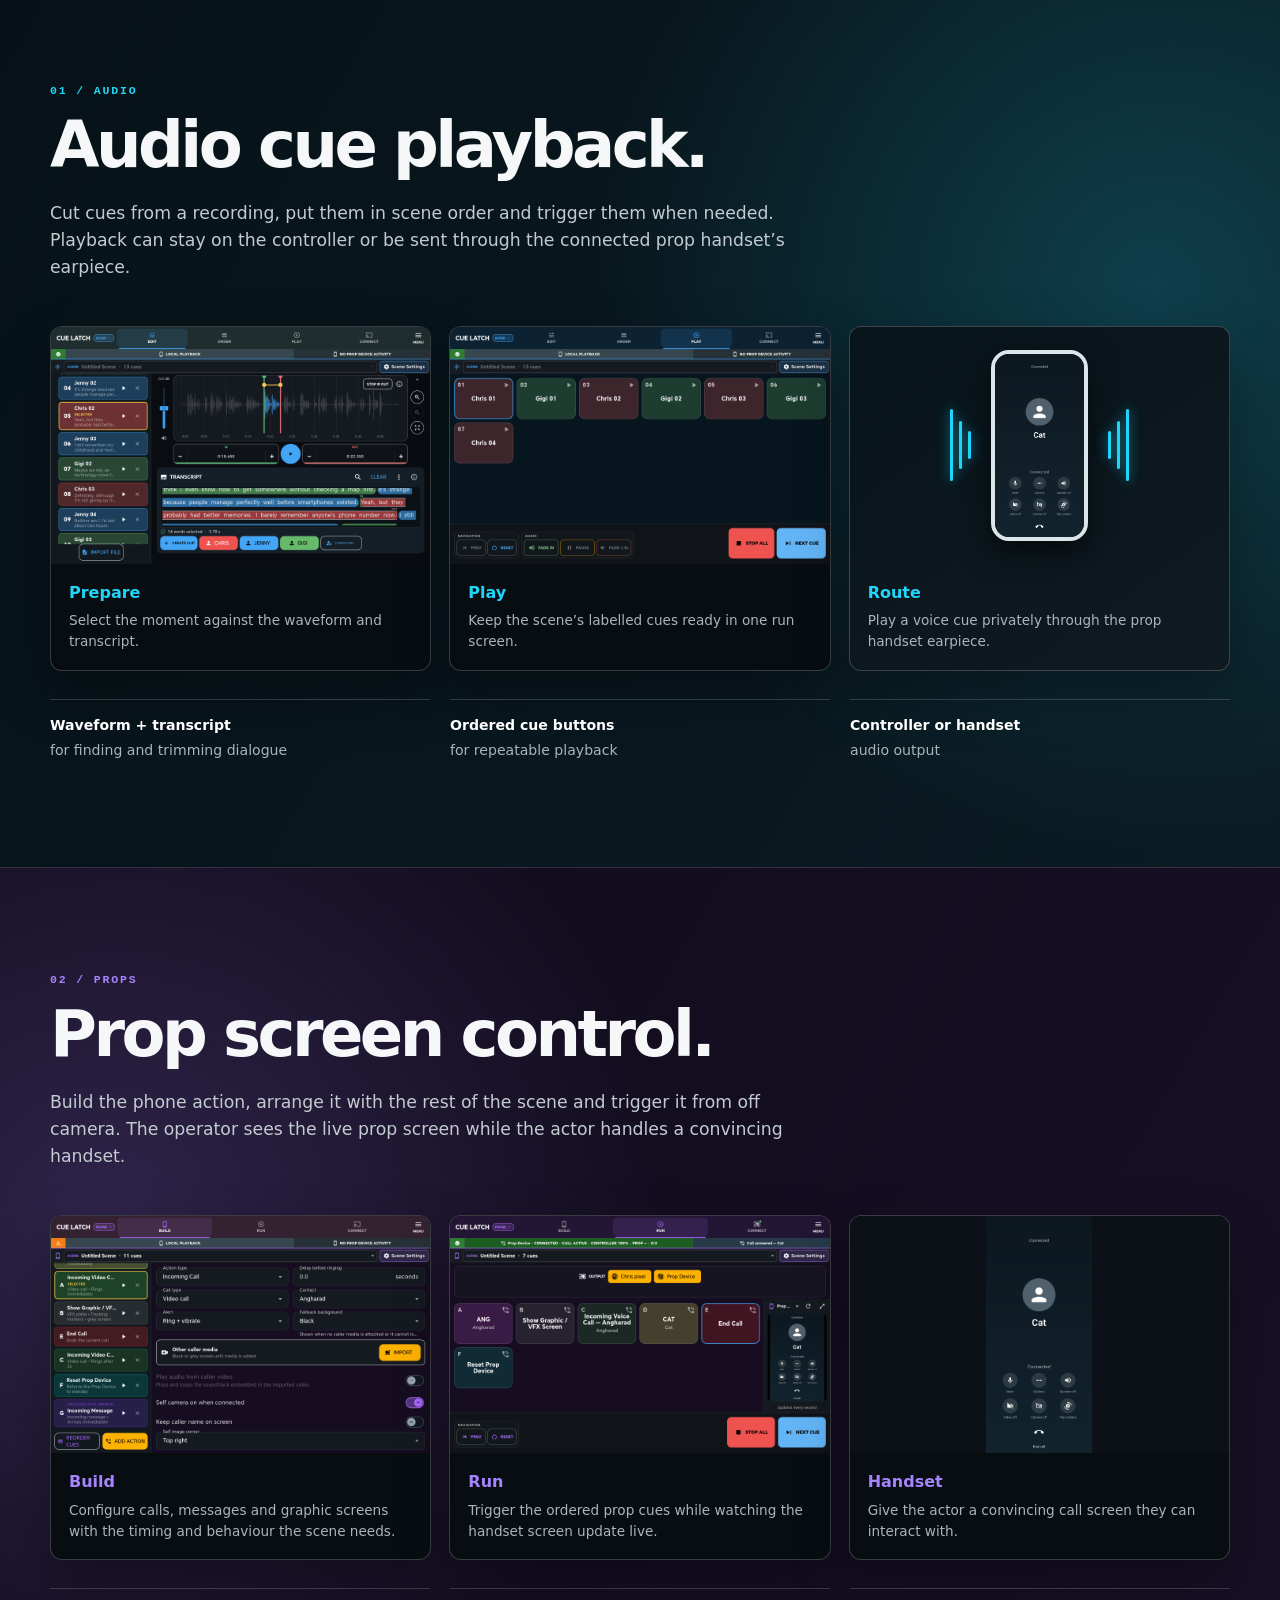
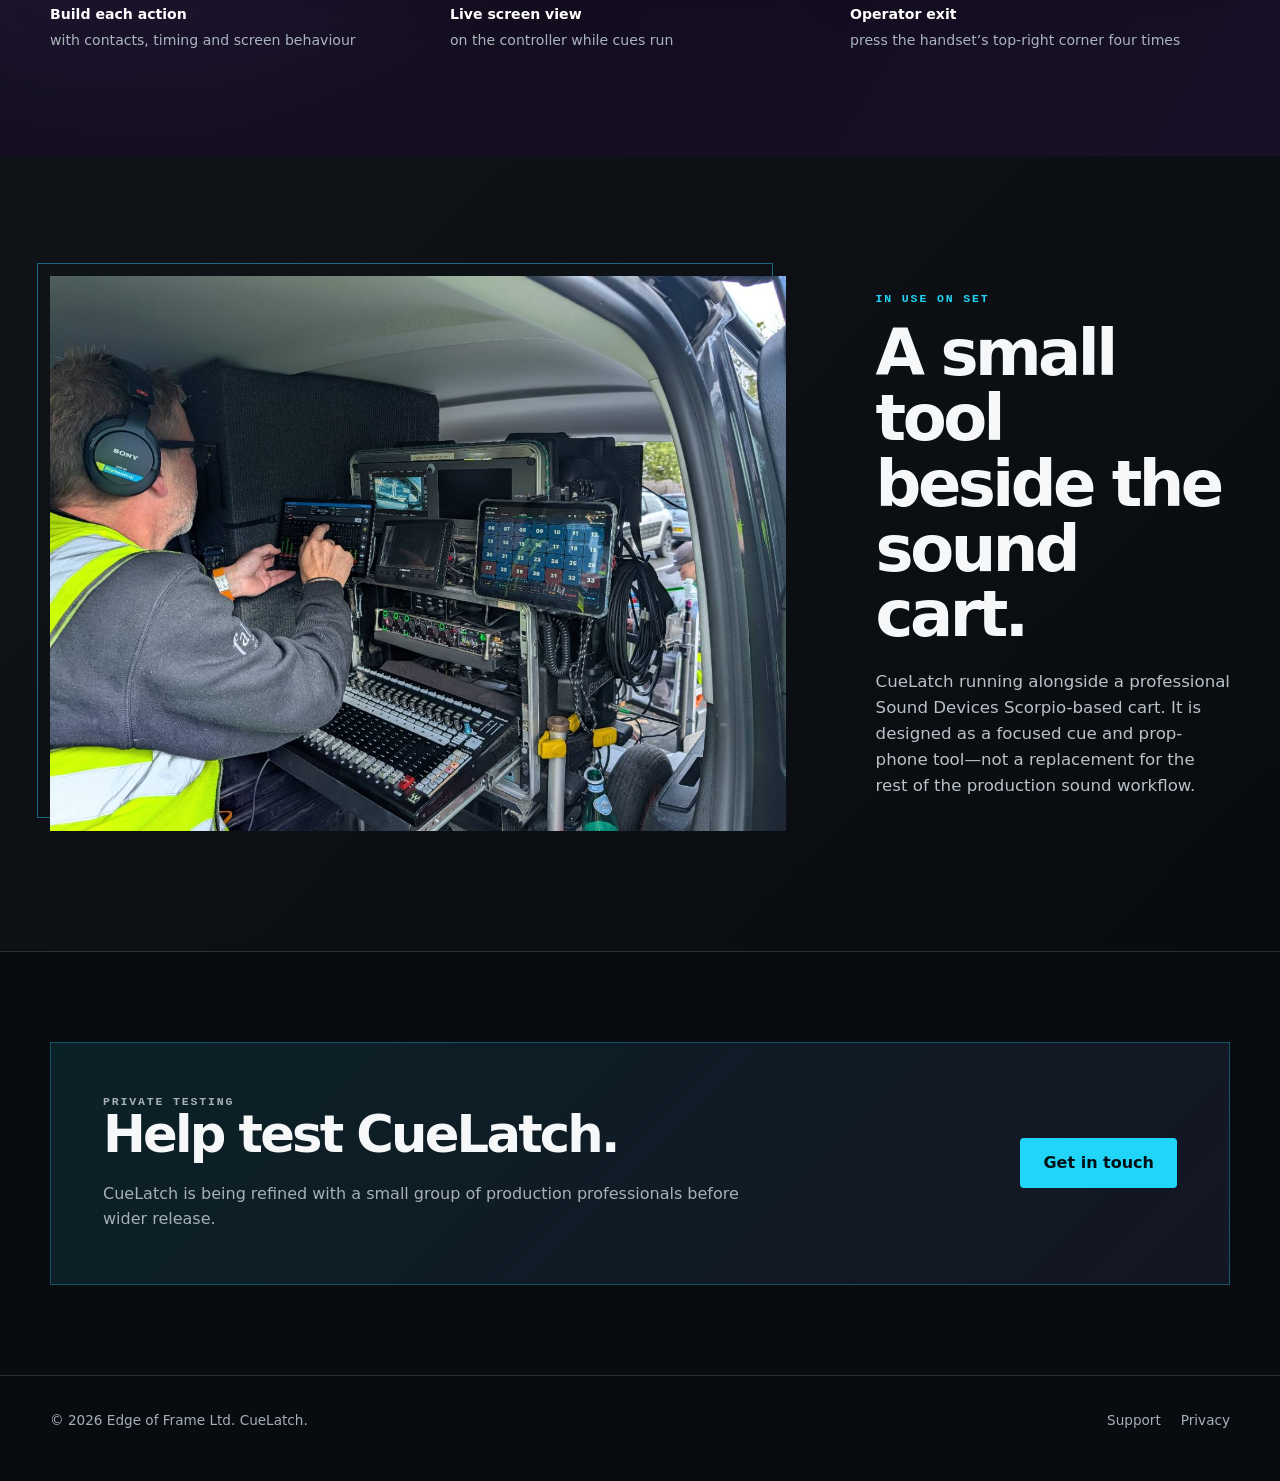
==== commit 82aa73ca: "Show prop cue build workflow" ====
--- a/index.html
+++ b/index.html
@@ -16,7 +16,7 @@
 
     <section class="workflow audio-workflow" id="audio"><div class="shell"><div class="workflow-heading"><p class="eyebrow">01 / AUDIO</p><h2>Audio cue playback.</h2><p>Cut cues from a recording, put them in scene order and trigger them when needed. Playback can stay on the controller or be sent through the connected prop handset’s earpiece.</p></div><div class="three-stage"><figure class="stage-card"><img src="assets/workflow-build.jpg" alt="CueLatch waveform and transcript editor with a populated audio scene"><figcaption><b>Prepare</b><span>Select the moment against the waveform and transcript.</span></figcaption></figure><figure class="stage-card"><img src="assets/workflow-order-play.jpg" alt="CueLatch audio cue buttons arranged in scene order"><figcaption><b>Play</b><span>Keep the scene’s labelled cues ready in one run screen.</span></figcaption></figure><figure class="stage-card device-stage"><div class="phone-sound" aria-label="A real CueLatch call screen playing audio through a prop handset earpiece"><span class="wave wave-left"><i></i><i></i><i></i></span><span class="phone-mockup"><img src="assets/prop-handset-cat.png" alt="Cat call connected on the CueLatch prop handset"></span><span class="wave wave-right"><i></i><i></i><i></i></span></div><figcaption><b>Route</b><span>Play a voice cue privately through the prop handset earpiece.</span></figcaption></figure></div><div class="plain-features"><span><b>Waveform + transcript</b> for finding and trimming dialogue</span><span><b>Ordered cue buttons</b> for repeatable playback</span><span><b>Controller or handset</b> audio output</span></div></div></section>
 
-    <section class="workflow props-workflow" id="props"><div class="shell"><div class="workflow-heading"><p class="eyebrow">02 / PROPS</p><h2>Prop screen control.</h2><p>Connect an Android handset on the production network and control what appears on it. The operator stays off camera while the actor handles a convincing phone screen. Complete mode is also available when a scene needs audio cues and prop-screen action together.</p></div><div class="three-stage prop-stages"><figure class="stage-card"><img src="assets/prop-controller-cues.jpg" alt="CueLatch Prop mode with a populated cue screen and live Pixel prop preview"><figcaption><b>Control</b><span>See the prop screen and trigger a full sequence of calls and screen actions remotely.</span></figcaption></figure><figure class="stage-card portrait-card"><img src="assets/prop-handset-cat.png" alt="Cat call connected on the Pixel prop handset"><figcaption><b>Present</b><span>Give the actor a convincing call screen they can interact with.</span></figcaption></figure><figure class="stage-card"><img src="assets/complete-mode.jpg" alt="CueLatch Complete mode showing audio and phone cues together"><figcaption><b>Complete mode</b><span>Combine ordered audio playback and prop-phone cues in one run screen when the scene needs both.</span></figcaption></figure></div><div class="plain-features"><span><b>Live screen view</b> on the controller</span><span><b>Prop or Complete mode</b> for screen-only or combined cueing</span><span><b>Operator exit</b> press the handset’s top-right corner four times</span></div></div></section>
+    <section class="workflow props-workflow" id="props"><div class="shell"><div class="workflow-heading"><p class="eyebrow">02 / PROPS</p><h2>Prop screen control.</h2><p>Build the phone action, arrange it with the rest of the scene and trigger it from off camera. The operator sees the live prop screen while the actor handles a convincing handset.</p></div><div class="three-stage prop-stages"><figure class="stage-card"><img src="assets/prop-build.jpg" alt="CueLatch Phone mode Build screen with a populated prop cue list and call settings"><figcaption><b>Build</b><span>Configure calls, messages and graphic screens with the timing and behaviour the scene needs.</span></figcaption></figure><figure class="stage-card"><img src="assets/prop-controller-cues.jpg" alt="CueLatch Phone mode Run screen with a populated cue sequence and live Pixel preview"><figcaption><b>Run</b><span>Trigger the ordered prop cues while watching the handset screen update live.</span></figcaption></figure><figure class="stage-card portrait-card"><img src="assets/prop-handset-cat.png" alt="Cat call connected on the Pixel prop handset"><figcaption><b>Handset</b><span>Give the actor a convincing call screen they can interact with.</span></figcaption></figure></div><div class="plain-features"><span><b>Build each action</b> with contacts, timing and screen behaviour</span><span><b>Live screen view</b> on the controller while cues run</span><span><b>Operator exit</b> press the handset’s top-right corner four times</span></div></div></section>
 
     <section class="on-set" id="on-set"><div class="shell on-set-grid"><figure class="set-photo"><img src="assets/on-set-scorpio.jpg" alt="CueLatch in use beside a Sound Devices Scorpio-based production sound cart"></figure><div class="set-copy"><p class="eyebrow">In use on set</p><h2>A small tool beside the sound cart.</h2><p>CueLatch running alongside a professional Sound Devices Scorpio-based cart. It is designed as a focused cue and prop-phone tool—not a replacement for the rest of the production sound workflow.</p></div></div></section>
     <section class="section"><div class="shell contact-panel"><div><p class="eyebrow">Private testing</p><h2>Help test CueLatch.</h2><p>CueLatch is being refined with a small group of production professionals before wider release.</p></div><a class="button" href="mailto:support@cuelatch.app">Get in touch</a></div></section>
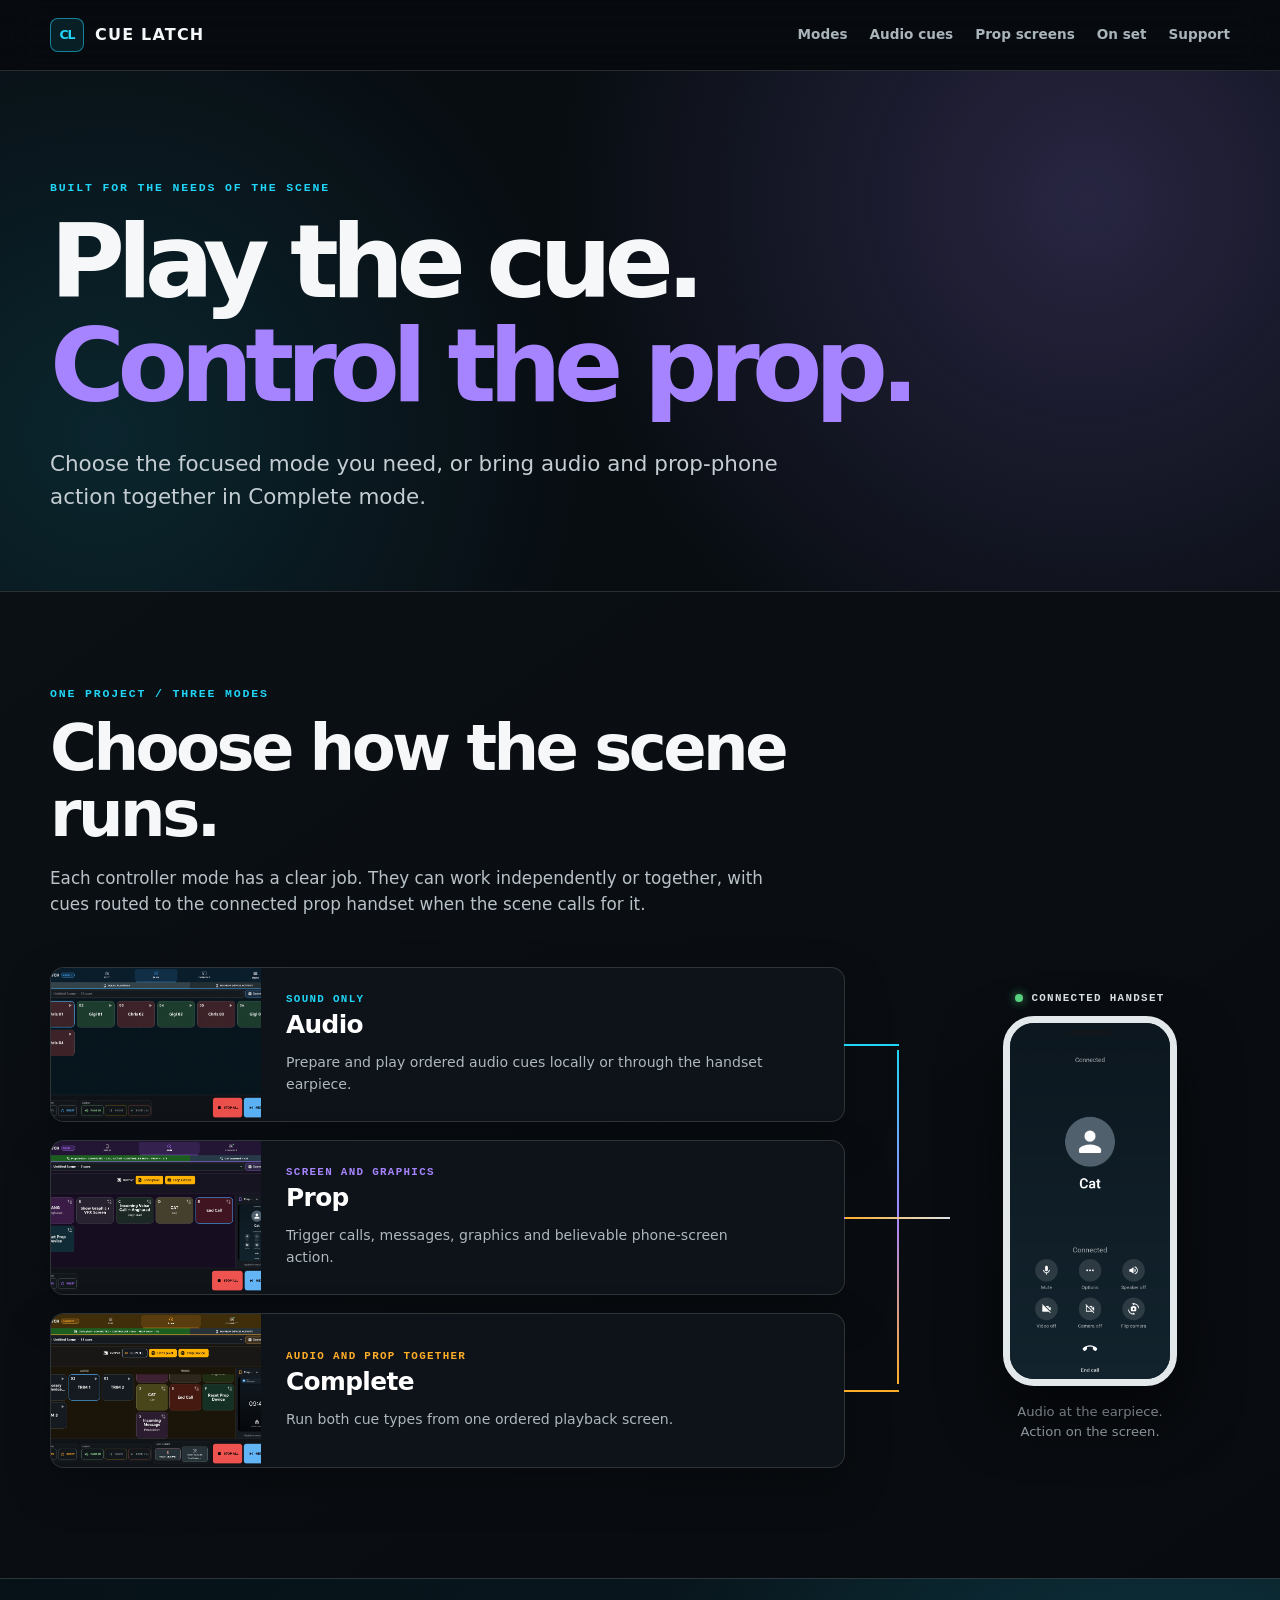
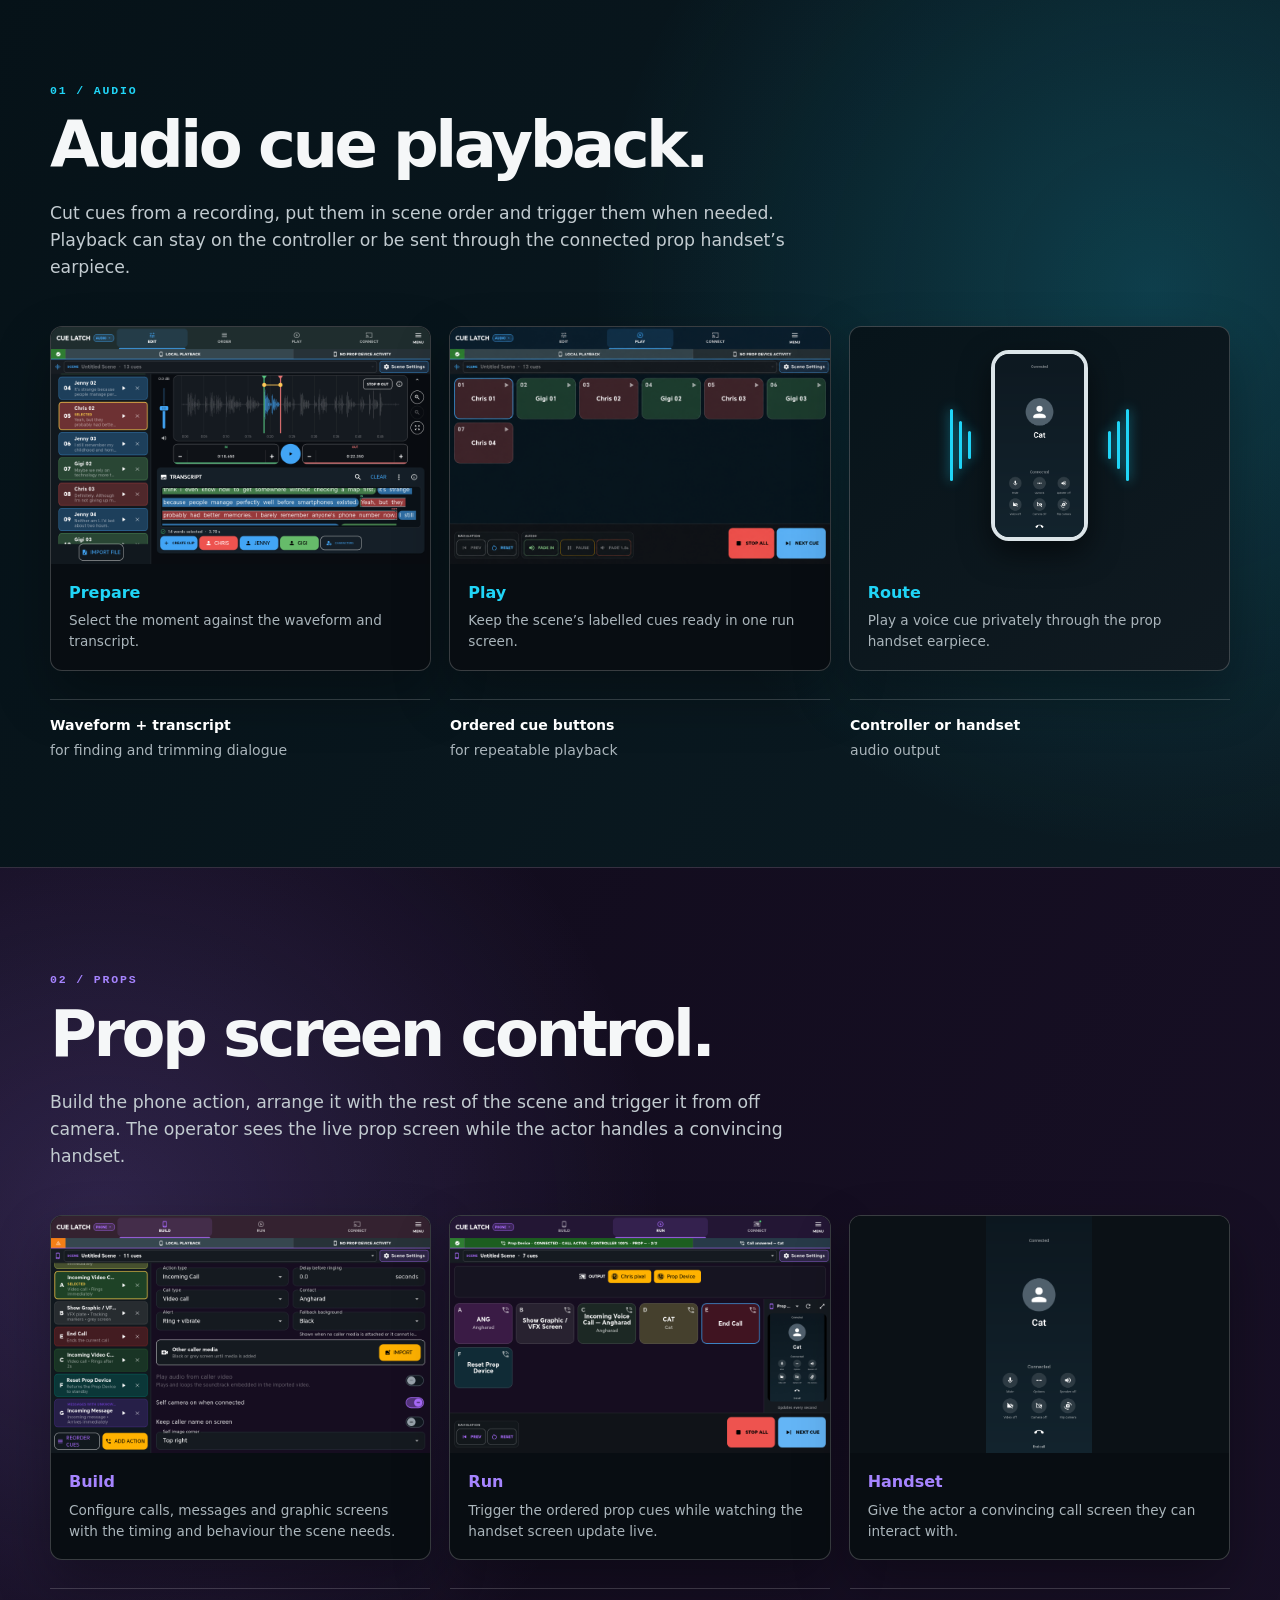
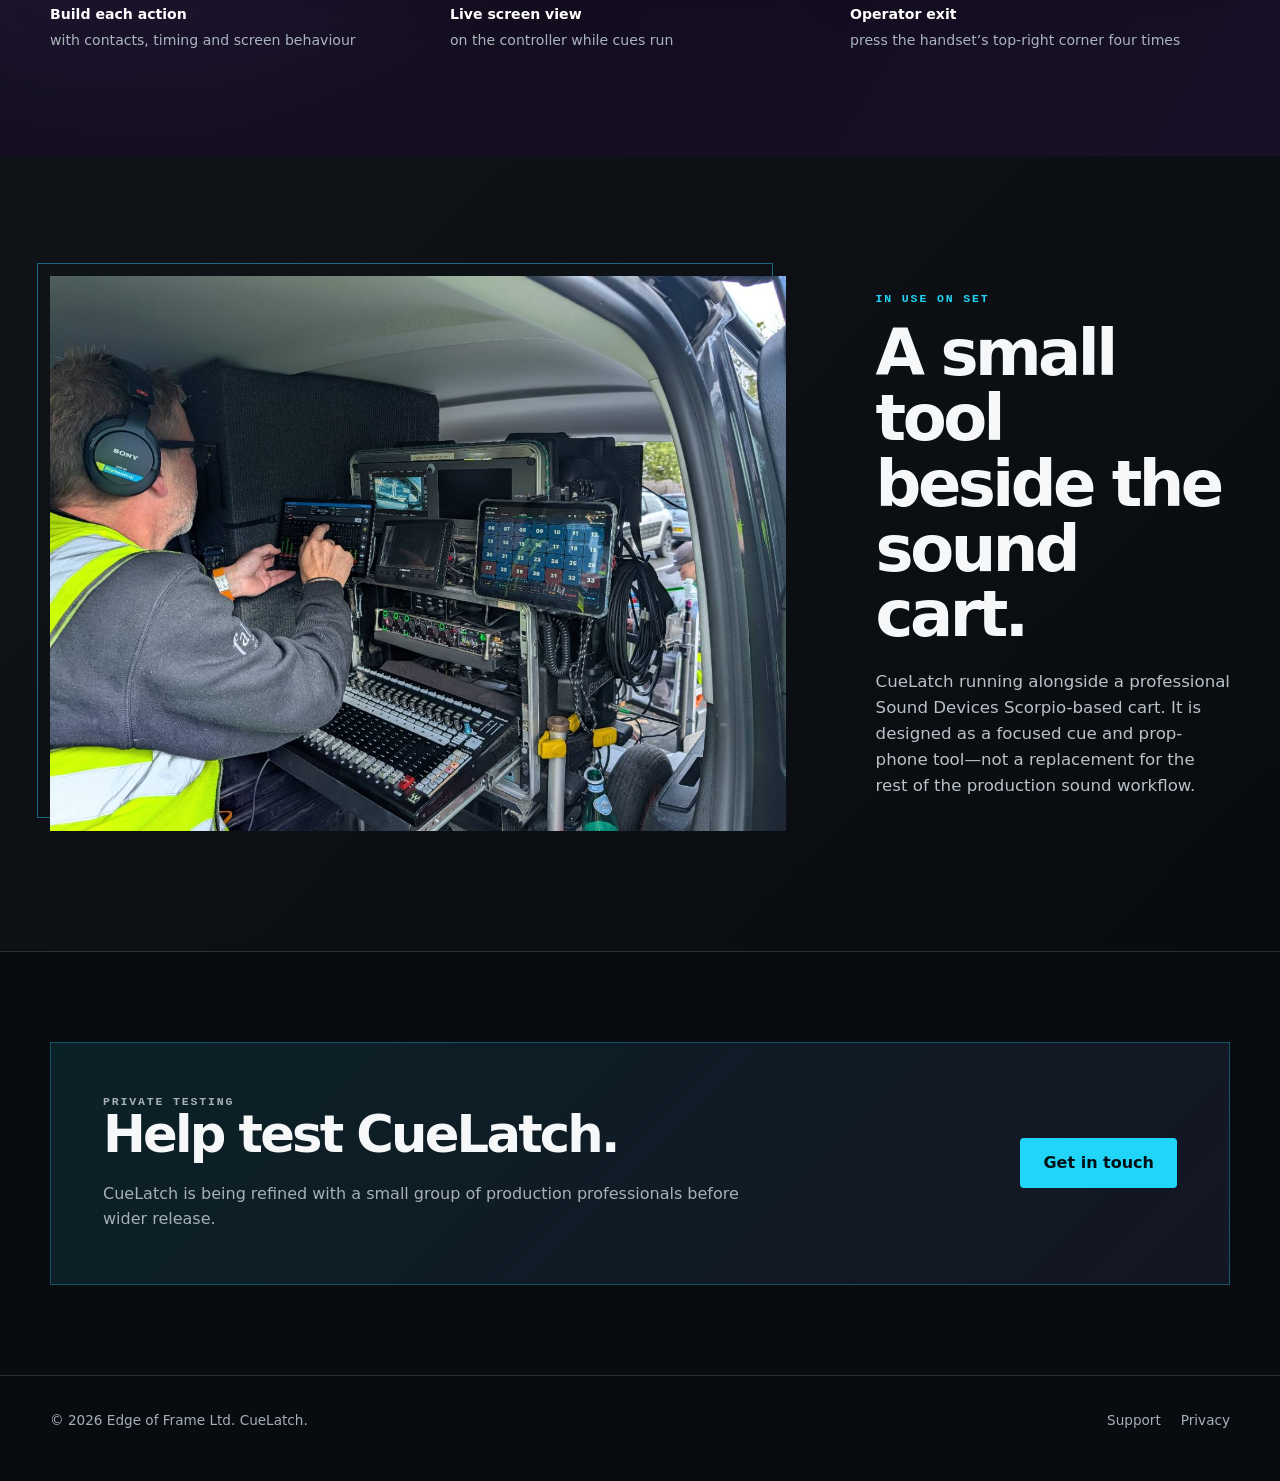
==== commit bc7f3a10: "Update audio playback screenshot" ====
--- a/index.html
+++ b/index.html
@@ -12,9 +12,9 @@
   <main>
     <section class="hero"><div class="shell hero-copy"><p class="eyebrow">Built for the needs of the scene</p><h1>Play the cue.<br><em>Control the prop.</em></h1><p>Choose the focused mode you need, or bring audio and prop-phone action together in Complete mode.</p></div></section>
 
-    <section class="mode-overview" id="modes"><div class="shell"><div class="mode-heading"><p class="eyebrow">One project / three modes</p><h2>Choose how the scene runs.</h2><p>Each controller mode has a clear job. They can work independently or together, with cues routed to the connected prop handset when the scene calls for it.</p></div><div class="mode-map" aria-label="Audio, Prop and Complete modes connecting to a prop handset"><div class="mode-lanes"><a class="mode-card mode-audio" href="#audio"><span class="mode-shot"><img src="assets/workflow-order-play.jpg" alt="Audio mode cue playback screen"></span><span class="mode-copy"><small>Sound only</small><strong>Audio</strong><em>Prepare and play ordered audio cues locally or through the handset earpiece.</em></span></a><a class="mode-card mode-prop" href="#props"><span class="mode-shot"><img src="assets/prop-controller-cues.jpg" alt="Prop mode cue control screen"></span><span class="mode-copy"><small>Screen and graphics</small><strong>Prop</strong><em>Trigger calls, messages, graphics and believable phone-screen action.</em></span></a><a class="mode-card mode-complete" href="#props"><span class="mode-shot"><img src="assets/complete-mode.jpg" alt="Complete mode combining audio and prop cues"></span><span class="mode-copy"><small>Audio and prop together</small><strong>Complete</strong><em>Run both cue types from one ordered playback screen.</em></span></a></div><figure class="mode-handset"><div class="handset-label"><span></span>Connected handset</div><div class="handset-shell"><img src="assets/prop-handset-cat.png" alt="Cat call active on the connected prop handset"></div><figcaption>Audio at the earpiece.<br>Action on the screen.</figcaption></figure></div></div></section>
+    <section class="mode-overview" id="modes"><div class="shell"><div class="mode-heading"><p class="eyebrow">One project / three modes</p><h2>Choose how the scene runs.</h2><p>Each controller mode has a clear job. They can work independently or together, with cues routed to the connected prop handset when the scene calls for it.</p></div><div class="mode-map" aria-label="Audio, Prop and Complete modes connecting to a prop handset"><div class="mode-lanes"><a class="mode-card mode-audio" href="#audio"><span class="mode-shot"><img src="assets/workflow-play-current.png" alt="Audio mode cue playback screen"></span><span class="mode-copy"><small>Sound only</small><strong>Audio</strong><em>Prepare and play ordered audio cues locally or through the handset earpiece.</em></span></a><a class="mode-card mode-prop" href="#props"><span class="mode-shot"><img src="assets/prop-controller-cues.jpg" alt="Prop mode cue control screen"></span><span class="mode-copy"><small>Screen and graphics</small><strong>Prop</strong><em>Trigger calls, messages, graphics and believable phone-screen action.</em></span></a><a class="mode-card mode-complete" href="#props"><span class="mode-shot"><img src="assets/complete-mode.jpg" alt="Complete mode combining audio and prop cues"></span><span class="mode-copy"><small>Audio and prop together</small><strong>Complete</strong><em>Run both cue types from one ordered playback screen.</em></span></a></div><figure class="mode-handset"><div class="handset-label"><span></span>Connected handset</div><div class="handset-shell"><img src="assets/prop-handset-cat.png" alt="Cat call active on the connected prop handset"></div><figcaption>Audio at the earpiece.<br>Action on the screen.</figcaption></figure></div></div></section>
 
-    <section class="workflow audio-workflow" id="audio"><div class="shell"><div class="workflow-heading"><p class="eyebrow">01 / AUDIO</p><h2>Audio cue playback.</h2><p>Cut cues from a recording, put them in scene order and trigger them when needed. Playback can stay on the controller or be sent through the connected prop handset’s earpiece.</p></div><div class="three-stage"><figure class="stage-card"><img src="assets/workflow-build.jpg" alt="CueLatch waveform and transcript editor with a populated audio scene"><figcaption><b>Prepare</b><span>Select the moment against the waveform and transcript.</span></figcaption></figure><figure class="stage-card"><img src="assets/workflow-order-play.jpg" alt="CueLatch audio cue buttons arranged in scene order"><figcaption><b>Play</b><span>Keep the scene’s labelled cues ready in one run screen.</span></figcaption></figure><figure class="stage-card device-stage"><div class="phone-sound" aria-label="A real CueLatch call screen playing audio through a prop handset earpiece"><span class="wave wave-left"><i></i><i></i><i></i></span><span class="phone-mockup"><img src="assets/prop-handset-cat.png" alt="Cat call connected on the CueLatch prop handset"></span><span class="wave wave-right"><i></i><i></i><i></i></span></div><figcaption><b>Route</b><span>Play a voice cue privately through the prop handset earpiece.</span></figcaption></figure></div><div class="plain-features"><span><b>Waveform + transcript</b> for finding and trimming dialogue</span><span><b>Ordered cue buttons</b> for repeatable playback</span><span><b>Controller or handset</b> audio output</span></div></div></section>
+    <section class="workflow audio-workflow" id="audio"><div class="shell"><div class="workflow-heading"><p class="eyebrow">01 / AUDIO</p><h2>Audio cue playback.</h2><p>Cut cues from a recording, put them in scene order and trigger them when needed. Playback can stay on the controller or be sent through the connected prop handset’s earpiece.</p></div><div class="three-stage"><figure class="stage-card"><img src="assets/workflow-build.jpg" alt="CueLatch waveform and transcript editor with a populated audio scene"><figcaption><b>Prepare</b><span>Select the moment against the waveform and transcript.</span></figcaption></figure><figure class="stage-card"><img src="assets/workflow-play-current.png" alt="CueLatch audio cue buttons arranged in scene order on the current Play screen"><figcaption><b>Play</b><span>Keep the scene’s labelled cues ready in one run screen.</span></figcaption></figure><figure class="stage-card device-stage"><div class="phone-sound" aria-label="A real CueLatch call screen playing audio through a prop handset earpiece"><span class="wave wave-left"><i></i><i></i><i></i></span><span class="phone-mockup"><img src="assets/prop-handset-cat.png" alt="Cat call connected on the CueLatch prop handset"></span><span class="wave wave-right"><i></i><i></i><i></i></span></div><figcaption><b>Route</b><span>Play a voice cue privately through the prop handset earpiece.</span></figcaption></figure></div><div class="plain-features"><span><b>Waveform + transcript</b> for finding and trimming dialogue</span><span><b>Ordered cue buttons</b> for repeatable playback</span><span><b>Controller or handset</b> audio output</span></div></div></section>
 
     <section class="workflow props-workflow" id="props"><div class="shell"><div class="workflow-heading"><p class="eyebrow">02 / PROPS</p><h2>Prop screen control.</h2><p>Build the phone action, arrange it with the rest of the scene and trigger it from off camera. The operator sees the live prop screen while the actor handles a convincing handset.</p></div><div class="three-stage prop-stages"><figure class="stage-card"><img src="assets/prop-build.jpg" alt="CueLatch Phone mode Build screen with a populated prop cue list and call settings"><figcaption><b>Build</b><span>Configure calls, messages and graphic screens with the timing and behaviour the scene needs.</span></figcaption></figure><figure class="stage-card"><img src="assets/prop-controller-cues.jpg" alt="CueLatch Phone mode Run screen with a populated cue sequence and live Pixel preview"><figcaption><b>Run</b><span>Trigger the ordered prop cues while watching the handset screen update live.</span></figcaption></figure><figure class="stage-card portrait-card"><img src="assets/prop-handset-cat.png" alt="Cat call connected on the Pixel prop handset"><figcaption><b>Handset</b><span>Give the actor a convincing call screen they can interact with.</span></figcaption></figure></div><div class="plain-features"><span><b>Build each action</b> with contacts, timing and screen behaviour</span><span><b>Live screen view</b> on the controller while cues run</span><span><b>Operator exit</b> press the handset’s top-right corner four times</span></div></div></section>
 
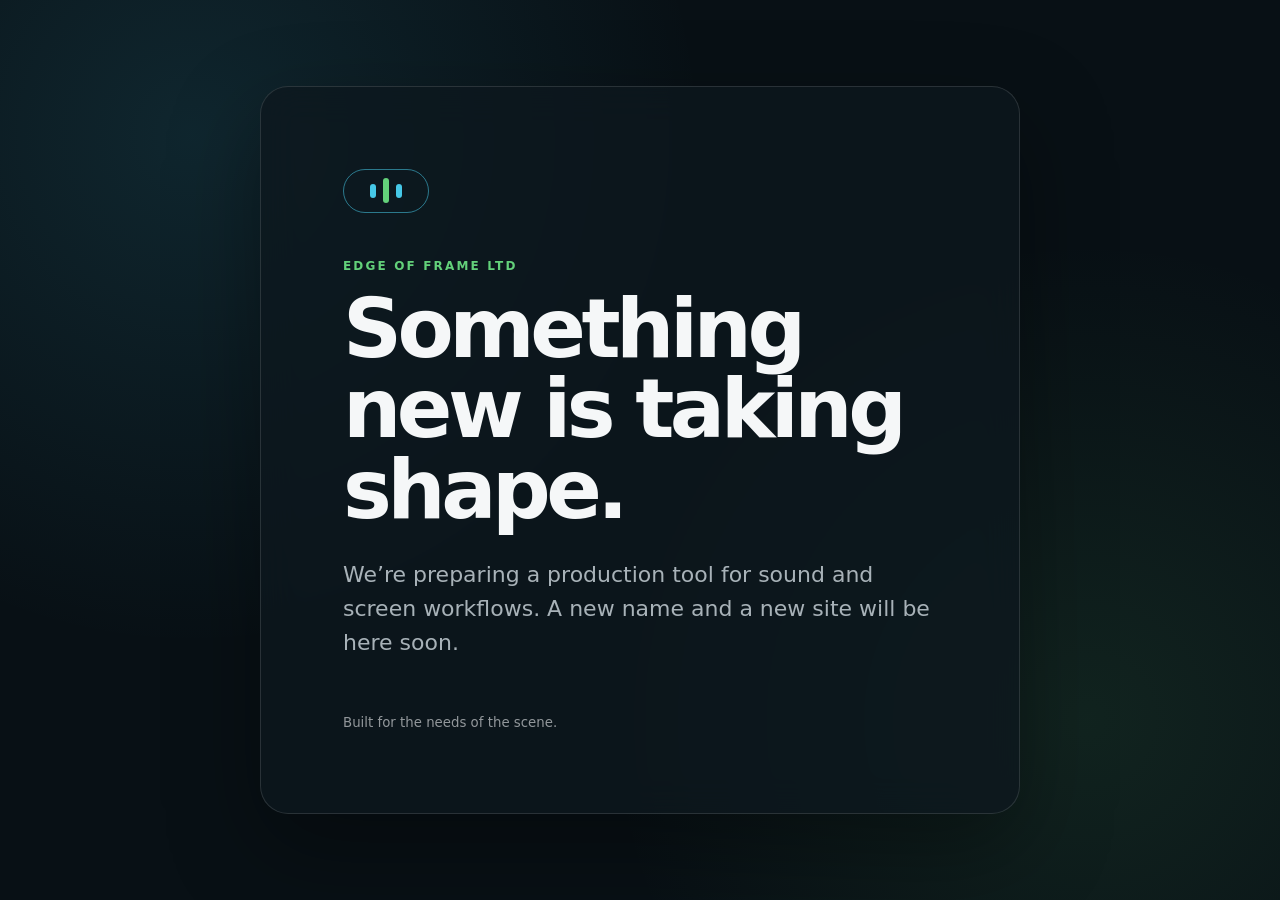
==== commit 831b958a: "Replace branded site with holding page" ====
--- a/index.html
+++ b/index.html
@@ -3,24 +3,20 @@
 <head>
   <meta charset="utf-8">
   <meta name="viewport" content="width=device-width, initial-scale=1">
-  <meta name="description" content="CueLatch is an audio cue playback and Android prop-screen control app for production sound teams.">
-  <title>CueLatch — Audio cues and prop screens</title>
-  <link rel="stylesheet" href="styles.css?v=8">
+  <meta name="description" content="A new production tool from Edge of Frame Ltd is taking shape.">
+  <meta name="robots" content="noindex, nofollow">
+  <title>Something new is taking shape</title>
+  <link rel="stylesheet" href="styles.css?v=9">
 </head>
 <body>
-  <header><nav class="shell" aria-label="Primary navigation"><a class="brand" href="index.html" aria-label="CueLatch home"><span class="brand-mark">CL</span><span>CUE LATCH</span></a><div class="nav-links"><a href="#modes">Modes</a><a href="#audio">Audio cues</a><a href="#props">Prop screens</a><a href="#on-set">On set</a><a href="support.html">Support</a></div></nav></header>
-  <main>
-    <section class="hero"><div class="shell hero-copy"><p class="eyebrow">Built for the needs of the scene</p><h1>Play the cue.<br><em>Control the prop.</em></h1><p>Choose the focused mode you need, or bring audio and prop-phone action together in Complete mode.</p></div></section>
-
-    <section class="mode-overview" id="modes"><div class="shell"><div class="mode-heading"><p class="eyebrow">One project / three modes</p><h2>Choose how the scene runs.</h2><p>Each controller mode has a clear job. They can work independently or together, with cues routed to the connected prop handset when the scene calls for it.</p></div><div class="mode-map" aria-label="Audio, Prop and Complete modes connecting to a prop handset"><div class="mode-lanes"><a class="mode-card mode-audio" href="#audio"><span class="mode-shot"><img src="assets/workflow-play-current.png" alt="Audio mode cue playback screen"></span><span class="mode-copy"><small>Sound only</small><strong>Audio</strong><em>Prepare and play ordered audio cues locally or through the handset earpiece.</em></span></a><a class="mode-card mode-prop" href="#props"><span class="mode-shot"><img src="assets/prop-controller-cues.jpg" alt="Prop mode cue control screen"></span><span class="mode-copy"><small>Screen and graphics</small><strong>Prop</strong><em>Trigger calls, messages, graphics and believable phone-screen action.</em></span></a><a class="mode-card mode-complete" href="#props"><span class="mode-shot"><img src="assets/complete-mode.jpg" alt="Complete mode combining audio and prop cues"></span><span class="mode-copy"><small>Audio and prop together</small><strong>Complete</strong><em>Run both cue types from one ordered playback screen.</em></span></a></div><figure class="mode-handset"><div class="handset-label"><span></span>Connected handset</div><div class="handset-shell"><img src="assets/prop-handset-cat.png" alt="Cat call active on the connected prop handset"></div><figcaption>Audio at the earpiece.<br>Action on the screen.</figcaption></figure></div></div></section>
-
-    <section class="workflow audio-workflow" id="audio"><div class="shell"><div class="workflow-heading"><p class="eyebrow">01 / AUDIO</p><h2>Audio cue playback.</h2><p>Cut cues from a recording, put them in scene order and trigger them when needed. Playback can stay on the controller or be sent through the connected prop handset’s earpiece.</p></div><div class="three-stage"><figure class="stage-card"><img src="assets/workflow-build.jpg" alt="CueLatch waveform and transcript editor with a populated audio scene"><figcaption><b>Prepare</b><span>Select the moment against the waveform and transcript.</span></figcaption></figure><figure class="stage-card"><img src="assets/workflow-play-current.png" alt="CueLatch audio cue buttons arranged in scene order on the current Play screen"><figcaption><b>Play</b><span>Keep the scene’s labelled cues ready in one run screen.</span></figcaption></figure><figure class="stage-card device-stage"><div class="phone-sound" aria-label="A real CueLatch call screen playing audio through a prop handset earpiece"><span class="wave wave-left"><i></i><i></i><i></i></span><span class="phone-mockup"><img src="assets/prop-handset-cat.png" alt="Cat call connected on the CueLatch prop handset"></span><span class="wave wave-right"><i></i><i></i><i></i></span></div><figcaption><b>Route</b><span>Play a voice cue privately through the prop handset earpiece.</span></figcaption></figure></div><div class="plain-features"><span><b>Waveform + transcript</b> for finding and trimming dialogue</span><span><b>Ordered cue buttons</b> for repeatable playback</span><span><b>Controller or handset</b> audio output</span></div></div></section>
-
-    <section class="workflow props-workflow" id="props"><div class="shell"><div class="workflow-heading"><p class="eyebrow">02 / PROPS</p><h2>Prop screen control.</h2><p>Build the phone action, arrange it with the rest of the scene and trigger it from off camera. The operator sees the live prop screen while the actor handles a convincing handset.</p></div><div class="three-stage prop-stages"><figure class="stage-card"><img src="assets/prop-build.jpg" alt="CueLatch Phone mode Build screen with a populated prop cue list and call settings"><figcaption><b>Build</b><span>Configure calls, messages and graphic screens with the timing and behaviour the scene needs.</span></figcaption></figure><figure class="stage-card"><img src="assets/prop-controller-cues.jpg" alt="CueLatch Phone mode Run screen with a populated cue sequence and live Pixel preview"><figcaption><b>Run</b><span>Trigger the ordered prop cues while watching the handset screen update live.</span></figcaption></figure><figure class="stage-card portrait-card"><img src="assets/prop-handset-cat.png" alt="Cat call connected on the Pixel prop handset"><figcaption><b>Handset</b><span>Give the actor a convincing call screen they can interact with.</span></figcaption></figure></div><div class="plain-features"><span><b>Build each action</b> with contacts, timing and screen behaviour</span><span><b>Live screen view</b> on the controller while cues run</span><span><b>Operator exit</b> press the handset’s top-right corner four times</span></div></div></section>
-
-    <section class="on-set" id="on-set"><div class="shell on-set-grid"><figure class="set-photo"><img src="assets/on-set-scorpio.jpg" alt="CueLatch in use beside a Sound Devices Scorpio-based production sound cart"></figure><div class="set-copy"><p class="eyebrow">In use on set</p><h2>A small tool beside the sound cart.</h2><p>CueLatch running alongside a professional Sound Devices Scorpio-based cart. It is designed as a focused cue and prop-phone tool—not a replacement for the rest of the production sound workflow.</p></div></div></section>
-    <section class="section"><div class="shell contact-panel"><div><p class="eyebrow">Private testing</p><h2>Help test CueLatch.</h2><p>CueLatch is being refined with a small group of production professionals before wider release.</p></div><a class="button" href="mailto:support@cuelatch.app">Get in touch</a></div></section>
+  <main class="placeholder">
+    <section class="placeholder-card" aria-labelledby="coming-soon-title">
+      <div class="signal" aria-hidden="true"><span></span><span></span><span></span></div>
+      <p class="eyebrow">Edge of Frame Ltd</p>
+      <h1 id="coming-soon-title">Something new is taking shape.</h1>
+      <p>We’re preparing a production tool for sound and screen workflows. A new name and a new site will be here soon.</p>
+      <small>Built for the needs of the scene.</small>
+    </section>
   </main>
-  <footer><div class="shell footer-row"><span>© 2026 Edge of Frame Ltd. CueLatch.</span><div class="footer-links"><a href="support.html">Support</a><a href="privacy.html">Privacy</a></div></div></footer>
 </body>
 </html>
--- a/styles.css
+++ b/styles.css
@@ -1,13 +1,100 @@
-:root{color-scheme:dark;--ink:#f5f7f8;--muted:#a6b0b7;--page:#080c10;--line:rgba(255,255,255,.14);--cyan:#20d5f7;--violet:#a684ff;--orange:#ffad28}
-*{box-sizing:border-box}html{scroll-behavior:smooth}body{margin:0;min-width:320px;background:var(--page);color:var(--ink);font-family:Inter,ui-sans-serif,system-ui,-apple-system,BlinkMacSystemFont,"Segoe UI",sans-serif;line-height:1.55}a{color:inherit}.shell{width:min(1180px,calc(100% - 48px));margin:0 auto}main{overflow:hidden}
-header{position:sticky;top:0;z-index:30;border-bottom:1px solid var(--line);background:rgba(7,11,15,.88);backdrop-filter:blur(18px)}nav{min-height:70px;display:flex;align-items:center;justify-content:space-between;gap:24px}.brand{display:inline-flex;align-items:center;gap:11px;text-decoration:none;font-weight:900;letter-spacing:.075em}.brand-mark{display:grid;width:34px;height:34px;place-items:center;border:1px solid rgba(32,213,247,.55);border-radius:8px;background:rgba(32,213,247,.1);color:var(--cyan);font-size:.78rem;letter-spacing:-.08em}.nav-links{display:flex;gap:22px}.nav-links a{color:#aab4bb;text-decoration:none;font-size:.85rem;font-weight:700}.nav-links a:hover{color:#fff}
-.eyebrow{margin:0 0 16px;color:var(--cyan);font:900 .72rem ui-monospace,SFMono-Regular,Menlo,monospace;letter-spacing:.16em;text-transform:uppercase}h1,h2{margin-top:0;line-height:1.02}h1{margin-bottom:28px;font-size:clamp(3.8rem,8vw,7.5rem);letter-spacing:-.075em}h1 em{color:var(--violet);font-style:normal}h2{margin-bottom:22px;font-size:clamp(2.5rem,5vw,5rem);letter-spacing:-.055em}.button{display:inline-flex;align-items:center;min-height:50px;padding:0 22px;border:1px solid rgba(32,213,247,.55);border-radius:4px;background:var(--cyan);color:#021116;font-weight:900;text-decoration:none}
-.hero{padding:110px 0 78px;background:radial-gradient(circle at 85% 25%,rgba(166,132,255,.2),transparent 33rem),radial-gradient(circle at 8% 70%,rgba(32,213,247,.12),transparent 30rem),#080d12}.hero-copy>p:not(.eyebrow){max-width:760px;margin:0;color:#c4cdd2;font-size:clamp(1.08rem,1.8vw,1.34rem)}
-.mode-overview{padding:95px 0 110px;border-top:1px solid var(--line);background:linear-gradient(145deg,#0b1015,#080b0f)}.mode-heading{max-width:800px;margin-bottom:50px}.mode-heading h2{margin-bottom:18px}.mode-heading>p:not(.eyebrow){max-width:730px;margin:0;color:#b8c2c8;font-size:1.05rem}.mode-map{display:grid;grid-template-columns:minmax(0,1fr) 280px;align-items:stretch;gap:105px}.mode-lanes{position:relative;display:grid;gap:18px}.mode-lanes:after{position:absolute;top:16.66%;right:-54px;bottom:16.66%;width:2px;background:linear-gradient(var(--cyan),var(--violet),var(--orange));content:""}.mode-card{position:relative;display:grid;overflow:visible;grid-template-columns:210px 1fr;min-height:155px;border:1px solid var(--line);border-radius:14px;background:#0d1318;color:#fff;text-decoration:none;box-shadow:0 18px 45px rgba(0,0,0,.26);transition:transform .18s ease,border-color .18s ease}.mode-card:hover{transform:translateY(-3px)}.mode-card:after{position:absolute;top:50%;right:-55px;width:55px;height:2px;background:currentColor;content:""}.mode-shot{overflow:hidden;border-radius:13px 0 0 13px;background:#071018}.mode-shot img{display:block;width:100%;height:100%;object-fit:cover}.mode-copy{display:flex;min-width:0;padding:22px 25px;flex-direction:column;justify-content:center}.mode-copy small{order:1;margin-bottom:1px;color:currentColor;font:900 .68rem ui-monospace,SFMono-Regular,Menlo,monospace;letter-spacing:.12em;text-transform:uppercase}.mode-copy strong{order:2;margin-bottom:7px;color:#fff;font-size:1.55rem;letter-spacing:-.025em}.mode-copy em{order:3;max-width:480px;color:#aeb8be;font-size:.88rem;font-style:normal}.mode-audio{color:var(--cyan)}.mode-audio:hover{border-color:rgba(32,213,247,.65)}.mode-prop{color:var(--violet)}.mode-prop:hover{border-color:rgba(166,132,255,.65)}.mode-complete{color:var(--orange)}.mode-complete:hover{border-color:rgba(255,173,40,.65)}.mode-handset{position:relative;display:flex;margin:0;align-items:center;flex-direction:column;justify-content:center}.mode-handset:before{position:absolute;top:50%;left:-105px;width:105px;height:2px;background:linear-gradient(90deg,var(--orange),#dce5e9);content:""}.handset-label{display:flex;margin-bottom:12px;align-items:center;gap:8px;color:#dce5e9;font:900 .68rem ui-monospace,SFMono-Regular,Menlo,monospace;letter-spacing:.12em;text-transform:uppercase}.handset-label span{width:8px;height:8px;border-radius:50%;background:#59d581;box-shadow:0 0 10px rgba(89,213,129,.75)}.handset-shell{position:relative;overflow:hidden;width:174px;height:370px;border:7px solid #e3e8eb;border-radius:31px;background:#071018;box-shadow:0 28px 60px rgba(0,0,0,.55)}.handset-shell:before{position:absolute;z-index:2;top:7px;left:50%;width:44px;height:5px;border-radius:5px;background:#11171b;content:"";transform:translateX(-50%)}.handset-shell img{display:block;width:100%;height:100%;object-fit:cover}.mode-handset figcaption{margin-top:16px;color:#9ca8af;text-align:center;font-size:.82rem}
-.workflow{padding:105px 0;border-top:1px solid var(--line)}.audio-workflow{background:radial-gradient(circle at 90% 35%,rgba(32,213,247,.2),transparent 35rem),linear-gradient(120deg,#061218,#0b1b23)}.props-workflow{background:radial-gradient(circle at 8% 40%,rgba(166,132,255,.2),transparent 35rem),linear-gradient(120deg,#100b1b,#181026)}.props-workflow .eyebrow{color:var(--violet)}.workflow-heading{max-width:840px;margin-bottom:45px}.workflow-heading>p:not(.eyebrow){max-width:770px;color:#c2cbd0;font-size:1.08rem}.three-stage{display:grid;grid-template-columns:repeat(3,minmax(0,1fr));gap:18px}.stage-card{display:flex;overflow:hidden;min-width:0;margin:0;flex-direction:column;border:1px solid rgba(255,255,255,.2);border-radius:12px;background:#080d12;box-shadow:0 24px 55px rgba(0,0,0,.3)}.stage-card img{display:block;width:100%;aspect-ratio:16/10;object-fit:cover;object-position:center}.stage-card figcaption{display:grid;gap:5px;padding:17px 18px;flex:1}.stage-card figcaption b{color:var(--cyan);font-size:1rem}.props-workflow .stage-card figcaption b{color:var(--violet)}.stage-card figcaption span{color:#aab5bb;font-size:.85rem}.portrait-card img{object-fit:contain;background:#0b1116}.device-stage{background:linear-gradient(145deg,#07141a,#101a21)}.phone-sound{display:flex;min-height:0;aspect-ratio:16/10;align-items:center;justify-content:center;gap:20px;padding:10px}.phone-mockup{display:block;overflow:hidden;width:27%;height:88%;border:4px solid #dce5e9;border-radius:18px;background:#071018;box-shadow:0 12px 30px rgba(0,0,0,.55)}.phone-mockup img{width:100%;height:100%;aspect-ratio:auto;object-fit:cover;object-position:center}.wave{display:flex;align-items:center;gap:6px}.wave i{display:block;width:3px;border-radius:3px;background:var(--cyan);box-shadow:0 0 12px rgba(32,213,247,.7)}.wave i:nth-child(1){height:28px}.wave i:nth-child(2){height:48px}.wave i:nth-child(3){height:72px}.wave-left{transform:scaleX(-1)}.plain-features{display:grid;grid-template-columns:repeat(3,1fr);gap:20px;margin-top:28px}.plain-features span{padding-top:15px;border-top:1px solid rgba(255,255,255,.17);color:#aab5bb;font-size:.88rem}.plain-features b{display:block;margin-bottom:4px;color:#fff}
-.on-set{padding:120px 0;background:linear-gradient(135deg,#101419,#080b0e)}.on-set-grid{display:grid;grid-template-columns:minmax(520px,1.35fr) minmax(300px,.65fr);align-items:center;gap:clamp(50px,7vw,95px)}.set-photo{position:relative;margin:0}.set-photo:before{position:absolute;z-index:1;inset:-13px 13px 13px -13px;border:1px solid rgba(32,213,247,.45);content:""}.set-photo img{position:relative;z-index:2;display:block;width:100%}.set-copy p:not(.eyebrow){color:#b8c2c8;font-size:1.04rem}
-.section{padding:90px 0;border-top:1px solid var(--line)}.contact-panel{display:flex;align-items:center;justify-content:space-between;gap:35px;padding:52px;border:1px solid rgba(32,213,247,.3);background:linear-gradient(135deg,rgba(32,213,247,.1),rgba(166,132,255,.08))}.contact-panel h2{font-size:clamp(2rem,4vw,3.4rem)}.contact-panel p{max-width:670px;margin:0;color:var(--muted)}
-.page{max-width:800px;padding:86px 0 110px}.page h1{font-size:clamp(2.8rem,7vw,5rem)}.page h2{margin-top:45px;font-size:1.6rem}.page p,.page li{color:#c0c9cf}.meta{margin-bottom:40px;color:var(--muted)}footer{padding:34px 0 45px;border-top:1px solid var(--line);color:var(--muted);font-size:.85rem}.footer-row{display:flex;justify-content:space-between;gap:24px}.footer-links{display:flex;gap:20px}.footer-links a{text-decoration:none}
-@media(max-width:900px){.shell{width:min(100% - 30px,1180px)}.mode-map{grid-template-columns:minmax(0,1fr) 220px;gap:70px}.mode-card{grid-template-columns:155px 1fr}.mode-card:after{right:-36px;width:36px}.mode-lanes:after{right:-36px}.mode-handset:before{left:-70px;width:70px}.handset-shell{width:148px;height:316px}.three-stage{grid-template-columns:1fr 1fr}.device-stage{grid-column:1/-1}.phone-sound{max-height:390px}.on-set-grid{grid-template-columns:1fr}.workflow{padding:78px 0}.plain-features{grid-template-columns:1fr}.nav-links a:nth-child(-n+3){display:none}}
-@media(max-width:650px){h1{font-size:3.65rem}.mode-overview{padding:72px 0 82px}.mode-map{grid-template-columns:1fr;gap:62px}.mode-lanes{gap:13px}.mode-lanes:after{display:none}.mode-card{grid-template-columns:118px 1fr;min-height:132px}.mode-card:after{top:auto;right:50%;bottom:-14px;width:2px;height:14px}.mode-shot img{object-position:center}.mode-copy{padding:17px 18px}.mode-copy strong{font-size:1.3rem}.mode-copy em{font-size:.8rem}.mode-handset:before{top:-48px;left:50%;width:2px;height:48px;background:linear-gradient(var(--orange),#dce5e9)}.handset-shell{width:170px;height:360px}.three-stage{grid-template-columns:1fr}.device-stage{grid-column:auto}.stage-card img{aspect-ratio:16/11}.plain-features{gap:10px}.contact-panel,.footer-row{align-items:flex-start;flex-direction:column}.on-set{padding:80px 0}}
-@media(prefers-reduced-motion:reduce){html{scroll-behavior:auto}}
+:root {
+  color-scheme: dark;
+  --ink: #f5f7f8;
+  --muted: #a8b2b8;
+  --line: rgba(255, 255, 255, .12);
+  --green: #63d17a;
+  --cyan: #46c8e8;
+}
+
+* { box-sizing: border-box; }
+html, body { min-height: 100%; }
+
+body {
+  margin: 0;
+  background:
+    radial-gradient(circle at 15% 15%, rgba(70, 200, 232, .12), transparent 32rem),
+    radial-gradient(circle at 85% 80%, rgba(99, 209, 122, .10), transparent 30rem),
+    #081015;
+  color: var(--ink);
+  font-family: Inter, ui-sans-serif, system-ui, -apple-system, BlinkMacSystemFont, "Segoe UI", sans-serif;
+}
+
+.placeholder {
+  min-height: 100vh;
+  display: grid;
+  place-items: center;
+  padding: 28px;
+}
+
+.placeholder-card {
+  width: min(760px, 100%);
+  padding: clamp(36px, 8vw, 82px);
+  border: 1px solid var(--line);
+  border-radius: 28px;
+  background: rgba(13, 24, 30, .78);
+  box-shadow: 0 34px 90px rgba(0, 0, 0, .35);
+  backdrop-filter: blur(18px);
+}
+
+.signal {
+  width: 86px;
+  height: 44px;
+  display: flex;
+  align-items: center;
+  justify-content: center;
+  gap: 7px;
+  margin-bottom: 46px;
+  border: 1px solid rgba(70, 200, 232, .55);
+  border-radius: 999px;
+}
+
+.signal span {
+  display: block;
+  width: 6px;
+  border-radius: 999px;
+  background: var(--cyan);
+}
+
+.signal span:nth-child(1), .signal span:nth-child(3) { height: 14px; }
+.signal span:nth-child(2) { height: 25px; background: var(--green); }
+
+.eyebrow {
+  margin: 0 0 16px;
+  color: var(--green);
+  font-size: 12px;
+  font-weight: 800;
+  letter-spacing: .18em;
+  text-transform: uppercase;
+}
+
+h1 {
+  max-width: 620px;
+  margin: 0;
+  font-size: clamp(42px, 8vw, 82px);
+  line-height: .98;
+  letter-spacing: -.055em;
+}
+
+p:not(.eyebrow) {
+  max-width: 590px;
+  margin: 28px 0 52px;
+  color: var(--muted);
+  font-size: clamp(17px, 2.3vw, 22px);
+  line-height: 1.55;
+}
+
+small { color: rgba(245, 247, 248, .58); }
+small a { color: var(--cyan); }
+
+.policy { margin: 40px 0; }
+.policy h1 { font-size: clamp(38px, 6vw, 62px); }
+.policy h2 { margin: 34px 0 8px; font-size: 20px; }
+.policy p:not(.eyebrow) { margin: 10px 0; font-size: 16px; }
+.policy .meta { color: rgba(245, 247, 248, .5); }
+
+@media (max-width: 560px) {
+  .placeholder { padding: 14px; }
+  .placeholder-card { border-radius: 20px; }
+  .signal { margin-bottom: 34px; }
+}
